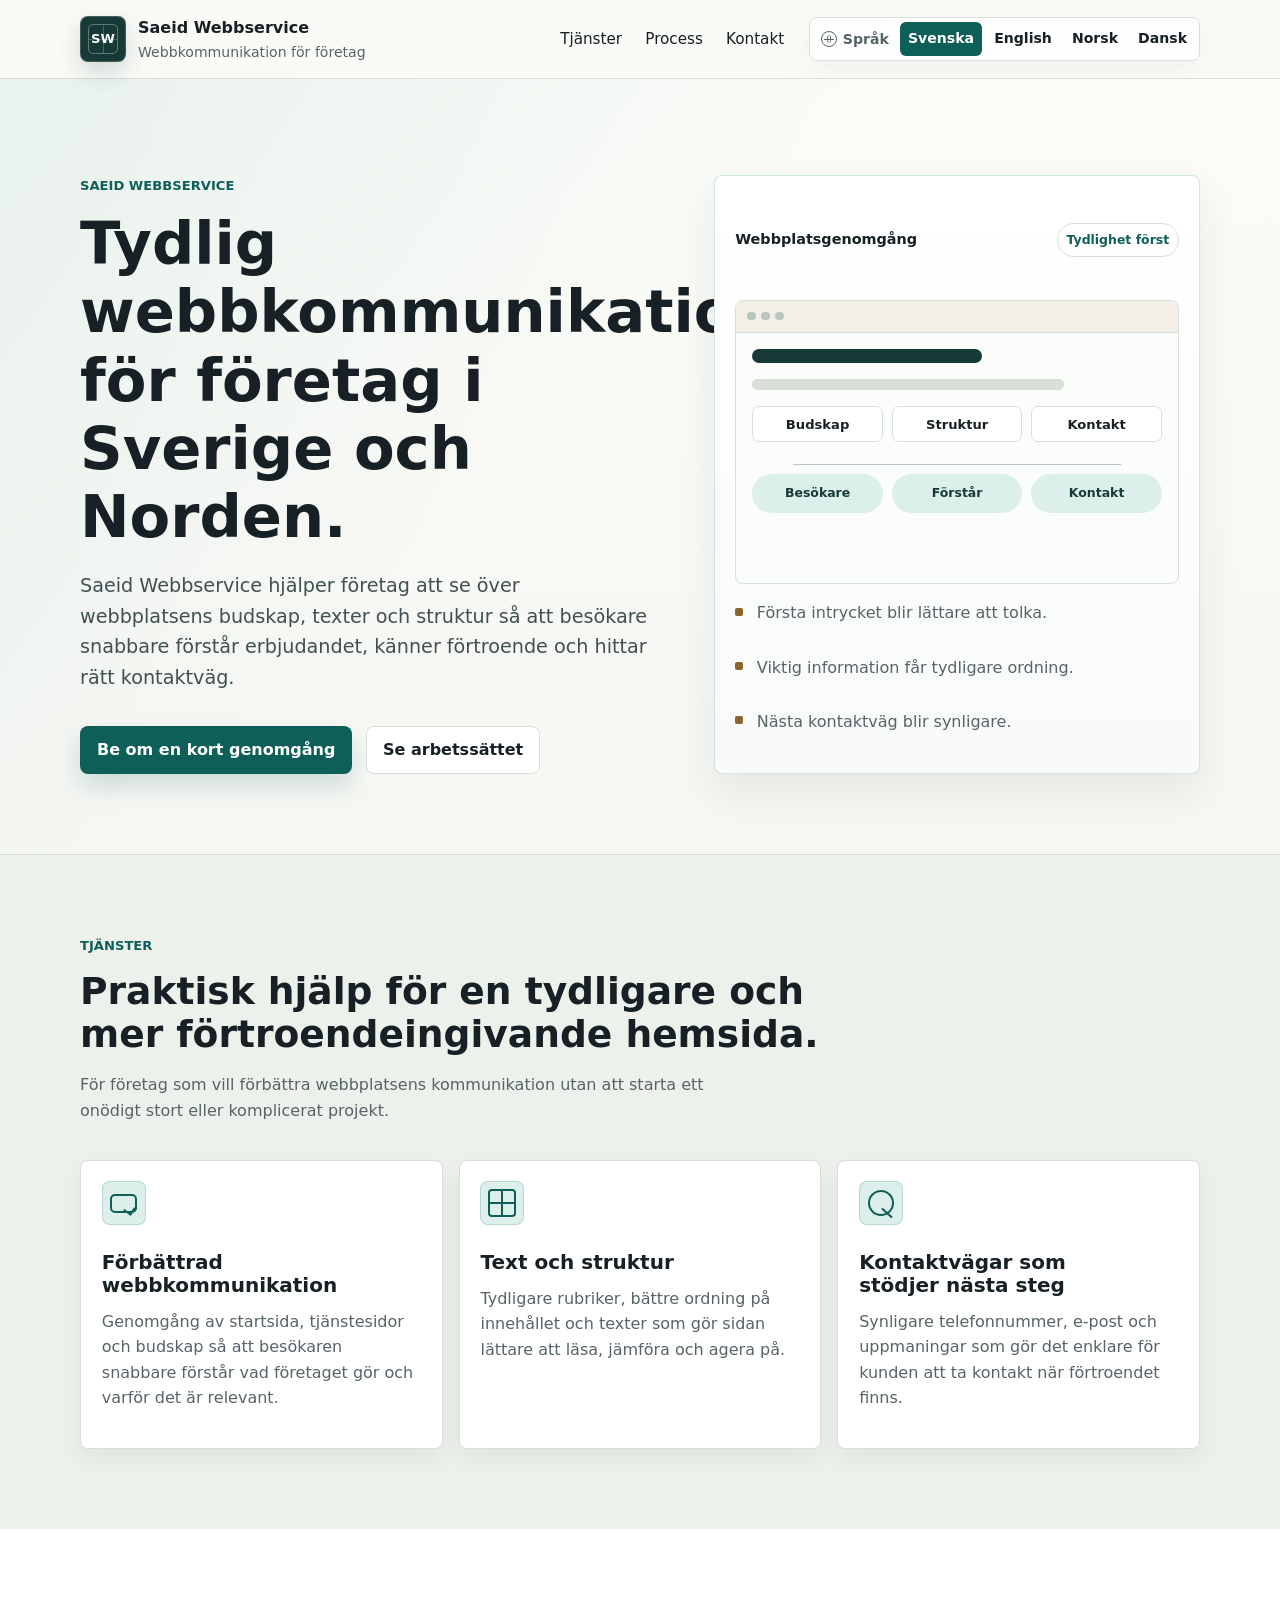
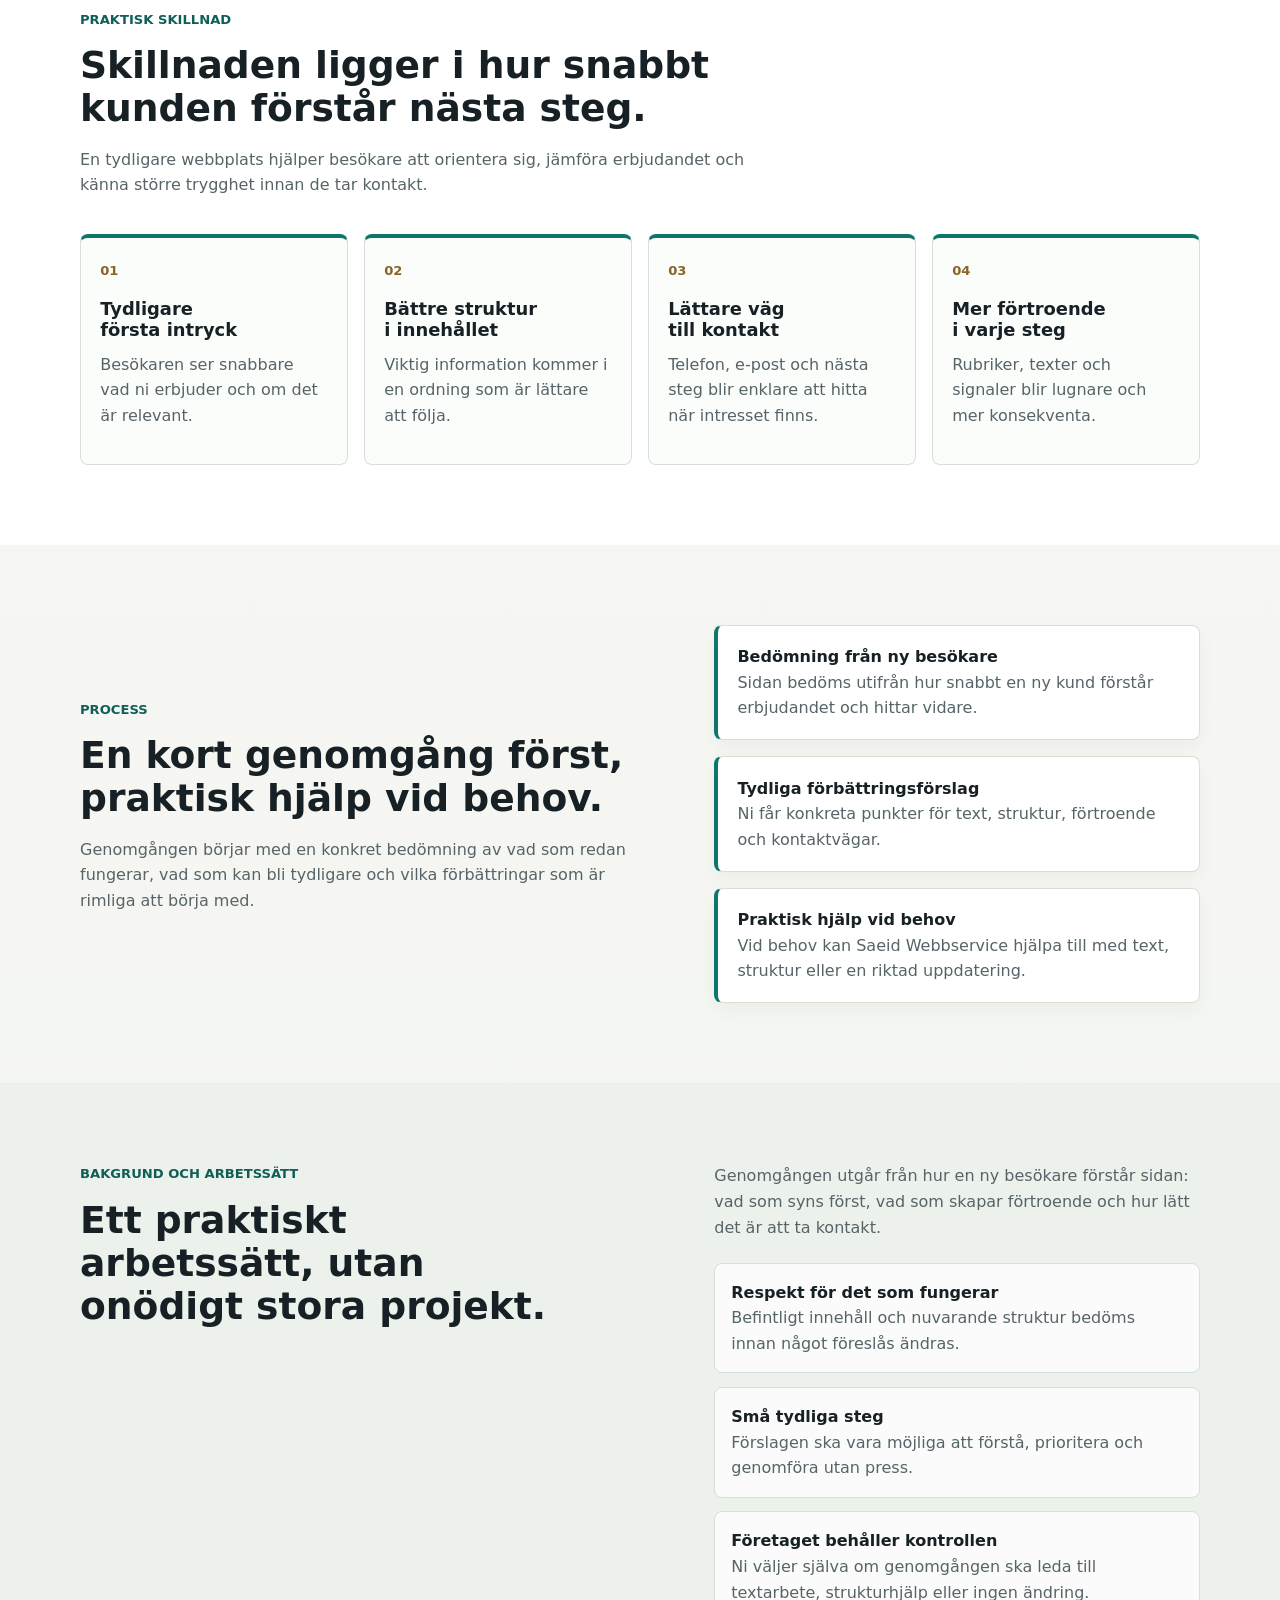
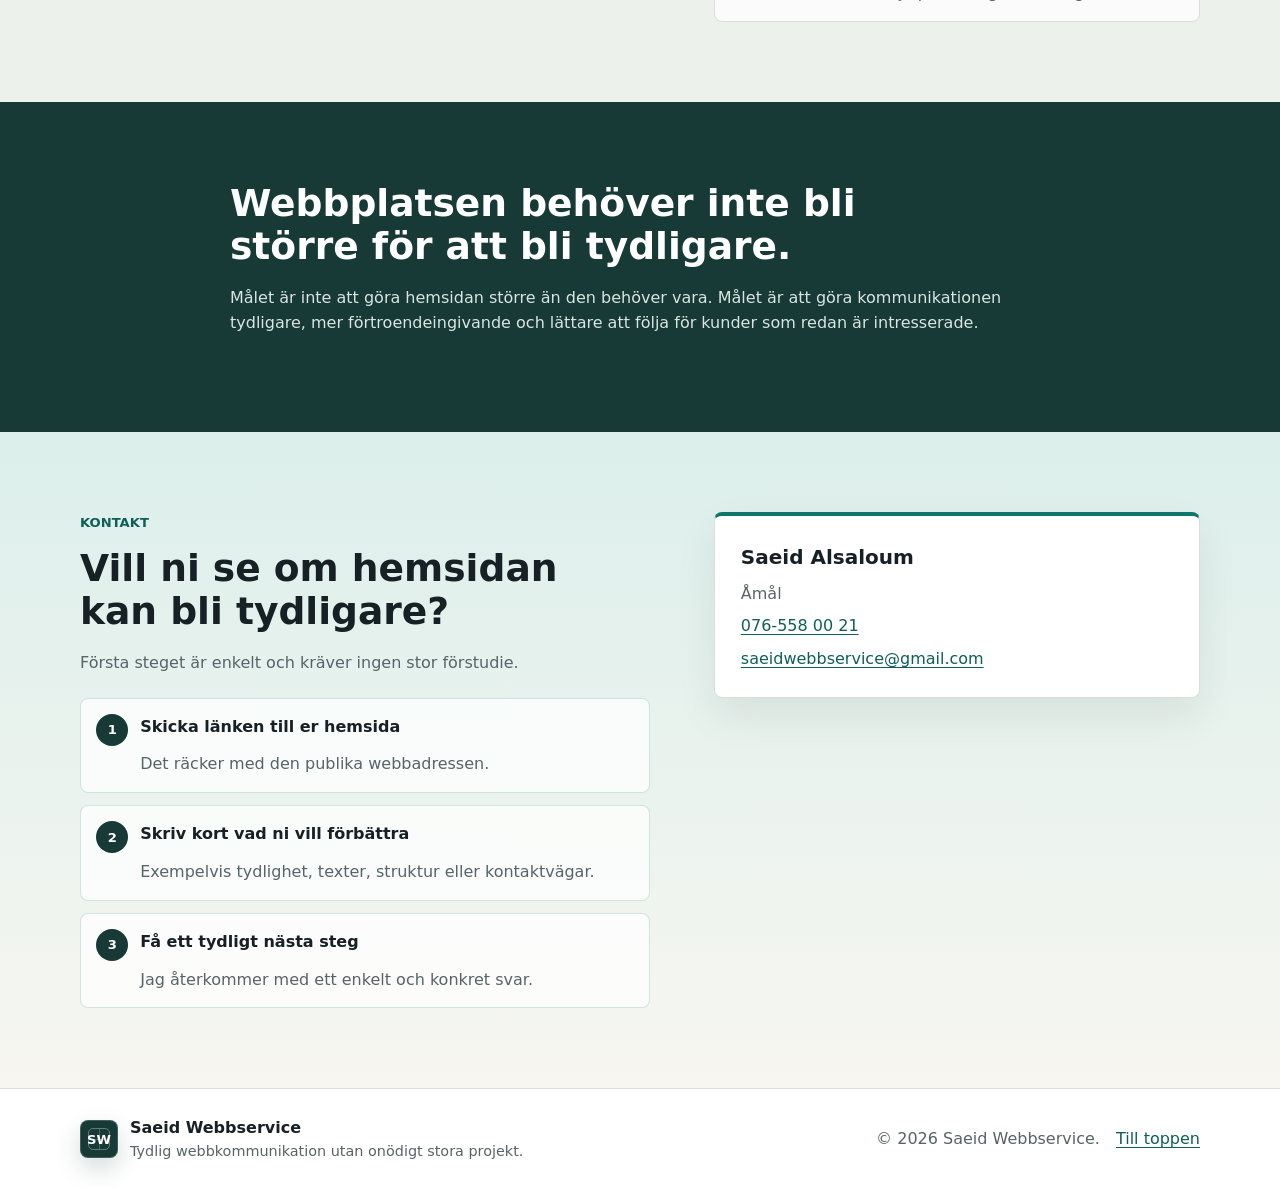
==== index.html @ 363f49b6 "Upgrade visual trust and brand credibility" ====
<!doctype html>
<html lang="sv">
  <head>
    <meta charset="utf-8">
    <meta name="viewport" content="width=device-width, initial-scale=1">
    <meta
      name="description"
      content="Saeid Webbservice hjälper företag i Sverige och Norden att förbättra webbplatsens budskap, struktur, texter, förtroende och kontaktvägar."
    >
    <meta property="og:type" content="website">
    <meta property="og:site_name" content="Saeid Webbservice">
    <meta
      property="og:title"
      content="Tydlig webbkommunikation för företag i Sverige och Norden"
    >
    <meta
      property="og:description"
      content="Praktisk hjälp med tydligare webbkommunikation, bättre innehållsstruktur och enklare kontaktvägar."
    >
    <meta property="og:url" content="https://saeidalsaloum.github.io/saeid-webbservice/">
    <link rel="canonical" href="https://saeidalsaloum.github.io/saeid-webbservice/">
    <link rel="alternate" hreflang="sv" href="https://saeidalsaloum.github.io/saeid-webbservice/">
    <link rel="alternate" hreflang="en" href="https://saeidalsaloum.github.io/saeid-webbservice/en/">
    <link rel="alternate" hreflang="nb" href="https://saeidalsaloum.github.io/saeid-webbservice/no/">
    <link rel="alternate" hreflang="da" href="https://saeidalsaloum.github.io/saeid-webbservice/da/">
    <link rel="alternate" hreflang="x-default" href="https://saeidalsaloum.github.io/saeid-webbservice/">
    <title>Saeid Webbservice | Tydlig webbkommunikation för företag i Sverige och Norden</title>
    <link rel="stylesheet" href="styles.css">
  </head>
  <body>
    <a class="skip-link" href="#main">Hoppa till innehåll</a>

    <header class="site-header">
      <div class="container header-inner">
        <a class="brand" href="#top" aria-label="Saeid Webbservice startsida">
          <span class="brand-mark" aria-hidden="true">
            <span class="mark-grid"></span>
            <span class="mark-initials">SW</span>
          </span>
          <span>
            <strong>Saeid Webbservice</strong>
            <small>Webbkommunikation för företag</small>
          </span>
        </a>

        <div class="header-actions">
          <nav class="site-nav" aria-label="Huvudmeny">
            <a href="#tjanster">Tjänster</a>
            <a href="#process">Process</a>
            <a href="#kontakt">Kontakt</a>
          </nav>

          <nav class="language-selector" aria-label="Språkval">
            <span class="language-label">
              <span class="language-globe" aria-hidden="true"></span>
              Språk
            </span>
            <a href="./" hreflang="sv" aria-current="page">Svenska</a>
            <a href="en/" hreflang="en">English</a>
            <a href="no/" hreflang="nb">Norsk</a>
            <a href="da/" hreflang="da">Dansk</a>
          </nav>
        </div>
      </div>
    </header>

    <main id="main" tabindex="-1">
      <section class="hero section" id="top">
        <div class="container hero-grid">
          <div class="hero-copy">
            <p class="eyebrow">Saeid Webbservice</p>
            <h1>Tydlig webbkommunikation för företag i Sverige och Norden.</h1>
            <p class="lead">
              Saeid Webbservice hjälper företag att se över webbplatsens budskap, texter och struktur så att besökare snabbare förstår erbjudandet, känner förtroende och hittar rätt kontaktväg.
            </p>
            <div class="hero-actions">
              <a class="button primary" href="mailto:saeidwebbservice@gmail.com">Be om en kort genomgång</a>
              <a class="button secondary" href="#process">Se arbetssättet</a>
            </div>
          </div>

          <aside class="hero-panel audit-visual" aria-label="Översikt av webbplatsgenomgång">
            <div class="audit-topline">
              <span>Webbplatsgenomgång</span>
              <span>Tydlighet först</span>
            </div>
            <div class="audit-window">
              <div class="window-bar" aria-hidden="true">
                <span></span>
                <span></span>
                <span></span>
              </div>
              <div class="audit-page">
                <span class="audit-line audit-line-strong" aria-hidden="true"></span>
                <span class="audit-line" aria-hidden="true"></span>
                <div class="audit-pill-row">
                  <span>Budskap</span>
                  <span>Struktur</span>
                  <span>Kontakt</span>
                </div>
                <div class="audit-journey">
                  <span>Besökare</span>
                  <span>Förstår</span>
                  <span>Kontakt</span>
                </div>
              </div>
            </div>
            <ul class="audit-list">
              <li>Första intrycket blir lättare att tolka.</li>
              <li>Viktig information får tydligare ordning.</li>
              <li>Nästa kontaktväg blir synligare.</li>
            </ul>
          </aside>
        </div>
      </section>

      <section class="section muted" id="tjanster">
        <div class="container">
          <div class="section-heading">
            <p class="eyebrow">Tjänster</p>
            <h2>Praktisk hjälp för en tydligare och mer förtroendeingivande hemsida.</h2>
            <p>
              För företag som vill förbättra webbplatsens kommunikation utan att starta ett onödigt stort eller komplicerat projekt.
            </p>
          </div>

          <div class="cards">
            <article class="card">
              <span class="card-icon card-icon-message" aria-hidden="true"></span>
              <h3>Förbättrad webbkommunikation</h3>
              <p>
                Genomgång av startsida, tjänstesidor och budskap så att besökaren snabbare förstår vad företaget gör och varför det är relevant.
              </p>
            </article>

            <article class="card">
              <span class="card-icon card-icon-structure" aria-hidden="true"></span>
              <h3>Text och struktur</h3>
              <p>
                Tydligare rubriker, bättre ordning på innehållet och texter som gör sidan lättare att läsa, jämföra och agera på.
              </p>
            </article>

            <article class="card">
              <span class="card-icon card-icon-contact" aria-hidden="true"></span>
              <h3>Kontaktvägar som stödjer nästa steg</h3>
              <p>
                Synligare telefonnummer, e-post och uppmaningar som gör det enklare för kunden att ta kontakt när förtroendet finns.
              </p>
            </article>
          </div>
        </div>
      </section>

      <section class="section outcome-section" id="skillnad">
        <div class="container">
          <div class="section-heading">
            <p class="eyebrow">Praktisk skillnad</p>
            <h2>Skillnaden ligger i hur snabbt kunden förstår nästa steg.</h2>
            <p>
              En tydligare webbplats hjälper besökare att orientera sig, jämföra erbjudandet och känna större trygghet innan de tar kontakt.
            </p>
          </div>

          <div class="outcome-grid">
            <article class="outcome-card">
              <span>01</span>
              <h3>Tydligare första intryck</h3>
              <p>Besökaren ser snabbare vad ni erbjuder och om det är relevant.</p>
            </article>

            <article class="outcome-card">
              <span>02</span>
              <h3>Bättre struktur i innehållet</h3>
              <p>Viktig information kommer i en ordning som är lättare att följa.</p>
            </article>

            <article class="outcome-card">
              <span>03</span>
              <h3>Lättare väg till kontakt</h3>
              <p>Telefon, e-post och nästa steg blir enklare att hitta när intresset finns.</p>
            </article>

            <article class="outcome-card">
              <span>04</span>
              <h3>Mer förtroende i varje steg</h3>
              <p>Rubriker, texter och signaler blir lugnare och mer konsekventa.</p>
            </article>
          </div>
        </div>
      </section>

      <section class="section" id="process">
        <div class="container two-column">
          <div>
            <p class="eyebrow">Process</p>
            <h2>En kort genomgång först, praktisk hjälp vid behov.</h2>
            <p>
              Genomgången börjar med en konkret bedömning av vad som redan fungerar, vad som kan bli tydligare och vilka förbättringar som är rimliga att börja med.
            </p>
          </div>

          <ol class="steps" aria-label="Process">
            <li>
              <strong>Bedömning från ny besökare</strong>
              <span>Sidan bedöms utifrån hur snabbt en ny kund förstår erbjudandet och hittar vidare.</span>
            </li>
            <li>
              <strong>Tydliga förbättringsförslag</strong>
              <span>Ni får konkreta punkter för text, struktur, förtroende och kontaktvägar.</span>
            </li>
            <li>
              <strong>Praktisk hjälp vid behov</strong>
              <span>Vid behov kan Saeid Webbservice hjälpa till med text, struktur eller en riktad uppdatering.</span>
            </li>
          </ol>
        </div>
      </section>

      <section class="section muted method-section" id="arbetssatt">
        <div class="container two-column method-grid">
          <div>
            <p class="eyebrow">Bakgrund och arbetssätt</p>
            <h2>Ett praktiskt arbetssätt, utan onödigt stora projekt.</h2>
          </div>
          <div>
            <p>
              Genomgången utgår från hur en ny besökare förstår sidan: vad som syns först, vad som skapar förtroende och hur lätt det är att ta kontakt.
            </p>
            <ul class="method-list">
              <li>
                <strong>Respekt för det som fungerar</strong>
                <span>Befintligt innehåll och nuvarande struktur bedöms innan något föreslås ändras.</span>
              </li>
              <li>
                <strong>Små tydliga steg</strong>
                <span>Förslagen ska vara möjliga att förstå, prioritera och genomföra utan press.</span>
              </li>
              <li>
                <strong>Företaget behåller kontrollen</strong>
                <span>Ni väljer själva om genomgången ska leda till textarbete, strukturhjälp eller ingen ändring.</span>
              </li>
            </ul>
          </div>
        </div>
      </section>

      <section class="section reassurance-section">
        <div class="container reassurance">
          <h2>Webbplatsen behöver inte bli större för att bli tydligare.</h2>
          <p>
            Målet är inte att göra hemsidan större än den behöver vara. Målet är att göra kommunikationen tydligare, mer förtroendeingivande och lättare att följa för kunder som redan är intresserade.
          </p>
        </div>
      </section>

      <section class="section contact-section" id="kontakt">
        <div class="container contact-grid">
          <div>
            <p class="eyebrow">Kontakt</p>
            <h2>Vill ni se om hemsidan kan bli tydligare?</h2>
            <p>
              Första steget är enkelt och kräver ingen stor förstudie.
            </p>
            <ol class="contact-steps" aria-label="Första steg för kontakt">
              <li>
                <strong>Skicka länken till er hemsida</strong>
                <span>Det räcker med den publika webbadressen.</span>
              </li>
              <li>
                <strong>Skriv kort vad ni vill förbättra</strong>
                <span>Exempelvis tydlighet, texter, struktur eller kontaktvägar.</span>
              </li>
              <li>
                <strong>Få ett tydligt nästa steg</strong>
                <span>Jag återkommer med ett enkelt och konkret svar.</span>
              </li>
            </ol>
          </div>

          <address class="contact-card" aria-label="Kontaktuppgifter">
            <strong>Saeid Alsaloum</strong>
            <span>Åmål</span>
            <a href="tel:+46765580021">076-558 00 21</a>
            <a href="mailto:saeidwebbservice@gmail.com">saeidwebbservice@gmail.com</a>
          </address>
        </div>
      </section>
    </main>

    <footer class="site-footer">
      <div class="container footer-inner">
        <div class="footer-brand">
          <span class="brand-mark footer-mark" aria-hidden="true">
            <span class="mark-grid"></span>
            <span class="mark-initials">SW</span>
          </span>
          <div>
            <strong>Saeid Webbservice</strong>
            <span>Tydlig webbkommunikation utan onödigt stora projekt.</span>
          </div>
        </div>
        <p>&copy; 2026 Saeid Webbservice.</p>
        <a href="#top">Till toppen</a>
      </div>
    </footer>
  </body>
</html>
---- styles.css ----
:root {
  color-scheme: light;
  --bg: #f6f7f3;
  --surface: #ffffff;
  --surface-muted: #edf1ec;
  --surface-warm: #f4efe6;
  --text: #172125;
  --muted: #566468;
  --line: #d8dfd8;
  --line-strong: #b9c6be;
  --accent: #0f766e;
  --accent-dark: #0f5f59;
  --accent-deep: #173a37;
  --accent-soft: #dcefeb;
  --signal: #8a6428;
  --signal-soft: #f0e4cd;
  --shadow: 0 18px 40px rgba(23, 33, 37, 0.08);
  --shadow-soft: 0 10px 24px rgba(23, 33, 37, 0.06);
}

* {
  box-sizing: border-box;
}

html {
  scroll-behavior: smooth;
  scroll-padding-top: 6rem;
}

body {
  margin: 0;
  background: linear-gradient(180deg, #fafbf7 0%, var(--bg) 46%, #f1f3ef 100%);
  color: var(--text);
  font-family: system-ui, -apple-system, BlinkMacSystemFont, "Segoe UI", sans-serif;
  font-size: 16px;
  line-height: 1.6;
}

a {
  color: var(--accent-dark);
  text-decoration-thickness: 0.08em;
  text-underline-offset: 0.18em;
}

a:hover {
  color: var(--accent);
}

:where(a, button):focus-visible {
  outline: 3px solid var(--signal);
  outline-offset: 3px;
}

main:focus {
  outline: none;
}

h1,
h2,
h3,
p {
  margin-top: 0;
}

h1,
h2,
h3 {
  line-height: 1.15;
  color: var(--text);
  text-wrap: balance;
}

h2,
h3 {
  overflow-wrap: break-word;
}

h1 {
  max-width: 18ch;
  font-size: 3.7rem;
  margin-bottom: 1.25rem;
  hyphens: none;
  overflow-wrap: normal;
}

h2 {
  font-size: 2.35rem;
  margin-bottom: 1rem;
}

h3 {
  font-size: 1.25rem;
  margin-bottom: 0.7rem;
}

p {
  color: var(--muted);
}

strong {
  color: var(--text);
}

.container {
  width: min(1120px, calc(100% - 2rem));
  margin-inline: auto;
}

.skip-link {
  position: fixed;
  left: 1rem;
  top: -5rem;
  z-index: 10;
  padding: 0.65rem 0.85rem;
  background: var(--text);
  color: #fff;
  border-radius: 6px;
  transition: top 160ms ease;
}

.skip-link:focus {
  top: 1rem;
}

.site-header {
  position: sticky;
  top: 0;
  z-index: 5;
  background: rgba(250, 251, 247, 0.94);
  border-bottom: 1px solid var(--line);
  backdrop-filter: blur(14px);
}

.header-inner {
  min-height: 78px;
  display: flex;
  align-items: center;
  justify-content: space-between;
  gap: 1rem;
}

.brand {
  display: inline-flex;
  align-items: center;
  gap: 0.75rem;
  border-radius: 8px;
  color: var(--text);
  min-width: 0;
  text-decoration: none;
}

.brand-mark {
  position: relative;
  width: 46px;
  height: 46px;
  display: inline-grid;
  place-items: center;
  flex: 0 0 auto;
  border-radius: 8px;
  overflow: hidden;
  border: 1px solid rgba(255, 255, 255, 0.18);
  background: var(--accent-deep);
  color: #fff;
  box-shadow: 0 10px 24px rgba(23, 58, 55, 0.18);
}

.mark-grid {
  position: absolute;
  inset: 7px;
  border: 1px solid rgba(255, 255, 255, 0.32);
  border-radius: 5px;
}

.mark-grid::before,
.mark-grid::after {
  position: absolute;
  content: "";
  background: rgba(255, 255, 255, 0.22);
}

.mark-grid::before {
  inset: 50% 0 auto;
  height: 1px;
}

.mark-grid::after {
  inset: 0 auto 0 50%;
  width: 1px;
}

.mark-initials {
  position: relative;
  z-index: 1;
  font-size: 0.82rem;
  font-weight: 800;
  letter-spacing: 0;
}

.brand small {
  display: block;
  color: var(--muted);
  font-size: 0.88rem;
}

.site-nav {
  display: flex;
  align-items: center;
  gap: 0.35rem;
  font-size: 0.95rem;
}

.site-nav a {
  display: inline-flex;
  min-height: 40px;
  align-items: center;
  padding-inline: 0.55rem;
  border-radius: 6px;
  color: var(--text);
  text-decoration: none;
  transition: background-color 160ms ease, color 160ms ease;
}

.site-nav a:hover {
  background: rgba(15, 118, 110, 0.08);
  color: var(--accent-dark);
}

.header-actions {
  display: flex;
  align-items: center;
  justify-content: flex-end;
  gap: 1rem;
}

.language-selector {
  display: flex;
  align-items: center;
  gap: 0.25rem;
  padding: 0.25rem;
  border: 1px solid var(--line);
  border-radius: 8px;
  background: rgba(255, 255, 255, 0.78);
  font-size: 0.88rem;
  box-shadow: 0 8px 20px rgba(23, 33, 37, 0.04);
}

.language-label {
  display: inline-flex;
  min-height: 34px;
  align-items: center;
  gap: 0.35rem;
  padding: 0 0.45rem;
  color: var(--muted);
  font-weight: 750;
}

.language-globe {
  position: relative;
  width: 16px;
  height: 16px;
  border: 1.5px solid currentColor;
  border-radius: 50%;
}

.language-globe::before,
.language-globe::after {
  position: absolute;
  content: "";
}

.language-globe::before {
  inset: 3px 5px;
  border-inline: 1px solid currentColor;
  border-radius: 50%;
}

.language-globe::after {
  left: 2px;
  right: 2px;
  top: 50%;
  border-top: 1px solid currentColor;
}

.language-selector a {
  display: inline-flex;
  min-height: 34px;
  align-items: center;
  padding: 0.25rem 0.5rem;
  border-radius: 6px;
  color: var(--text);
  font-weight: 650;
  line-height: 1.1;
  text-decoration: none;
  transition: background-color 160ms ease, color 160ms ease;
}

.language-selector a:hover {
  background: var(--accent-soft);
  color: var(--accent-dark);
}

.language-selector a[aria-current="page"] {
  background: var(--accent-dark);
  color: #fff;
}

.section {
  padding: 5rem 0;
}

.hero {
  position: relative;
  padding-top: 6rem;
  border-bottom: 1px solid var(--line);
  background:
    linear-gradient(135deg, rgba(15, 118, 110, 0.08) 0%, rgba(15, 118, 110, 0) 44%),
    linear-gradient(180deg, #fbfcf8 0%, var(--bg) 100%);
}

.hero-grid,
.two-column,
.contact-grid {
  display: grid;
  grid-template-columns: minmax(0, 1.08fr) minmax(300px, 0.92fr);
  gap: clamp(2rem, 5vw, 4rem);
  align-items: center;
}

.hero-copy {
  max-width: 720px;
  min-width: 0;
}

.eyebrow {
  margin-bottom: 0.9rem;
  color: var(--accent-dark);
  font-size: 0.82rem;
  font-weight: 800;
  letter-spacing: 0;
  text-transform: uppercase;
}

.lead {
  max-width: 62ch;
  font-size: 1.2rem;
  color: #405054;
}

.hero-actions {
  display: flex;
  flex-wrap: wrap;
  gap: 0.85rem;
  margin-top: 2rem;
}

.button {
  display: inline-flex;
  min-width: 0;
  min-height: 48px;
  align-items: center;
  justify-content: center;
  padding: 0.75rem 1rem;
  border: 1px solid transparent;
  border-radius: 8px;
  font-weight: 750;
  line-height: 1.2;
  text-align: center;
  text-decoration: none;
  transition:
    background-color 160ms ease,
    border-color 160ms ease,
    box-shadow 160ms ease,
    color 160ms ease,
    transform 160ms ease;
}

.button.primary {
  background: var(--accent-dark);
  color: #fff;
  box-shadow: 0 12px 26px rgba(15, 95, 89, 0.18);
}

.button.primary:hover {
  background: var(--accent);
  color: #fff;
}

.button.secondary {
  border-color: var(--line);
  background: var(--surface);
  color: var(--text);
}

.button.secondary:hover {
  border-color: var(--accent);
  color: var(--accent-dark);
}

.button:hover {
  box-shadow: 0 12px 26px rgba(15, 95, 89, 0.12);
}

.hero-panel,
.contact-card {
  border: 1px solid var(--line);
  border-radius: 8px;
  background: var(--surface);
  box-shadow: var(--shadow);
}

.hero-panel {
  padding: 1.25rem;
}

.audit-visual {
  align-self: stretch;
  display: grid;
  min-width: 0;
  gap: 1rem;
  border-color: rgba(15, 118, 110, 0.18);
  background:
    linear-gradient(180deg, rgba(255, 255, 255, 0.96), rgba(248, 251, 249, 0.98)),
    var(--surface);
}

.audit-topline {
  display: flex;
  align-items: center;
  justify-content: space-between;
  min-width: 0;
  flex-wrap: wrap;
  gap: 0.75rem;
  color: var(--text);
  font-size: 0.9rem;
  font-weight: 800;
}

.audit-topline span {
  min-width: 0;
  overflow-wrap: anywhere;
}

.audit-topline span:last-child {
  padding: 0.35rem 0.55rem;
  border: 1px solid var(--line);
  border-radius: 999px;
  color: var(--accent-dark);
  font-size: 0.78rem;
}

.audit-window {
  min-width: 0;
  overflow: hidden;
  border: 1px solid var(--line);
  border-radius: 8px;
  background: #fbfdfb;
}

.window-bar {
  display: flex;
  gap: 0.35rem;
  padding: 0.7rem;
  border-bottom: 1px solid var(--line);
  background: var(--surface-warm);
}

.window-bar span {
  width: 0.52rem;
  height: 0.52rem;
  border-radius: 50%;
  background: var(--line-strong);
}

.audit-page {
  display: grid;
  min-width: 0;
  gap: 1rem;
  padding: 1rem;
}

.audit-line {
  display: block;
  width: 76%;
  height: 0.7rem;
  border-radius: 999px;
  background: var(--line);
}

.audit-line-strong {
  width: 56%;
  height: 0.9rem;
  background: var(--accent-deep);
}

.audit-pill-row,
.audit-journey {
  display: grid;
  min-width: 0;
  grid-template-columns: repeat(3, minmax(0, 1fr));
  gap: 0.55rem;
}

.audit-pill-row span {
  display: inline-flex;
  min-width: 0;
  min-height: 2.25rem;
  align-items: center;
  justify-content: center;
  padding: 0.4rem 0.45rem;
  border: 1px solid var(--line);
  border-radius: 7px;
  background: var(--surface);
  color: var(--text);
  font-size: 0.82rem;
  font-weight: 750;
  overflow-wrap: anywhere;
}

.audit-journey {
  position: relative;
  padding-top: 1rem;
}

.audit-journey::before {
  position: absolute;
  top: 0.35rem;
  left: 10%;
  right: 10%;
  height: 1px;
  background: var(--line-strong);
  content: "";
}

.audit-journey span {
  position: relative;
  display: inline-flex;
  min-width: 0;
  min-height: 2.4rem;
  align-items: center;
  justify-content: center;
  padding: 0.35rem;
  border-radius: 999px;
  background: var(--accent-soft);
  color: var(--accent-deep);
  font-size: 0.78rem;
  font-weight: 800;
  text-align: center;
  overflow-wrap: anywhere;
}

.audit-list {
  display: grid;
  min-width: 0;
  gap: 0.65rem;
  margin: 0;
  padding: 0;
  color: var(--text);
  list-style: none;
}

.audit-list li {
  display: grid;
  grid-template-columns: 0.7rem 1fr;
  gap: 0.65rem;
  align-items: start;
  color: var(--muted);
}

.audit-list li::before {
  width: 0.5rem;
  height: 0.5rem;
  margin-top: 0.48rem;
  border-radius: 2px;
  background: var(--signal);
  content: "";
}

.muted {
  background: var(--surface-muted);
}

.section-heading {
  max-width: 760px;
  margin-bottom: 2.25rem;
}

.section-heading p:last-child {
  max-width: 66ch;
}

.cards {
  display: grid;
  grid-template-columns: repeat(3, minmax(0, 1fr));
  gap: 1rem;
}

.card {
  min-width: 0;
  min-height: 250px;
  padding: 1.3rem;
  border: 1px solid var(--line);
  border-radius: 8px;
  background: var(--surface);
  box-shadow: var(--shadow-soft);
}

.card h3 {
  margin-top: 1.15rem;
}

.card-icon {
  position: relative;
  display: inline-grid;
  width: 44px;
  height: 44px;
  place-items: center;
  border: 1px solid rgba(15, 118, 110, 0.2);
  border-radius: 8px;
  background: var(--accent-soft);
}

.card-icon::before,
.card-icon::after {
  position: absolute;
  content: "";
}

.card-icon-message::before {
  width: 23px;
  height: 15px;
  border: 2px solid var(--accent-dark);
  border-radius: 5px;
}

.card-icon-message::after {
  width: 7px;
  height: 7px;
  right: 11px;
  bottom: 10px;
  border-right: 2px solid var(--accent-dark);
  border-bottom: 2px solid var(--accent-dark);
  transform: rotate(35deg);
}

.card-icon-structure::before {
  width: 24px;
  height: 24px;
  border: 2px solid var(--accent-dark);
  border-radius: 4px;
  background:
    linear-gradient(var(--accent-dark), var(--accent-dark)) 50% 0 / 2px 100% no-repeat,
    linear-gradient(var(--accent-dark), var(--accent-dark)) 0 50% / 100% 2px no-repeat;
}

.card-icon-contact::before {
  width: 22px;
  height: 22px;
  border: 2px solid var(--accent-dark);
  border-radius: 50%;
}

.card-icon-contact::after {
  width: 14px;
  height: 2px;
  right: 8px;
  bottom: 10px;
  border-radius: 999px;
  background: var(--accent-dark);
  transform: rotate(42deg);
}

.outcome-section {
  background: var(--surface);
}

.outcome-grid {
  display: grid;
  grid-template-columns: repeat(4, minmax(0, 1fr));
  gap: 1rem;
}

.outcome-card {
  min-width: 0;
  min-height: 230px;
  padding: 1.2rem;
  border: 1px solid var(--line);
  border-top: 4px solid var(--accent);
  border-radius: 8px;
  background: #fbfdfb;
}

.outcome-card > span {
  display: inline-flex;
  margin-bottom: 1.15rem;
  color: var(--signal);
  font-size: 0.82rem;
  font-weight: 800;
}

.outcome-card h3 {
  font-size: 1.12rem;
}

.steps {
  display: grid;
  gap: 1rem;
  margin: 0;
  padding: 0;
  list-style: none;
}

.steps li {
  min-width: 0;
  padding: 1.15rem 1.2rem;
  border: 1px solid var(--line);
  border-left: 4px solid var(--accent);
  border-radius: 8px;
  background: var(--surface);
  box-shadow: 0 8px 20px rgba(23, 33, 37, 0.04);
}

.steps strong,
.steps span {
  display: block;
}

.steps span {
  color: var(--muted);
}

.method-grid {
  align-items: start;
}

.method-list {
  display: grid;
  gap: 0.85rem;
  margin: 1.4rem 0 0;
  padding: 0;
  list-style: none;
}

.method-list li {
  min-width: 0;
  padding: 1rem;
  border: 1px solid var(--line);
  border-radius: 8px;
  background: rgba(255, 255, 255, 0.74);
}

.method-list strong,
.method-list span {
  display: block;
}

.method-list span {
  color: var(--muted);
}

.reassurance-section {
  background: var(--accent-deep);
}

.reassurance {
  max-width: 820px;
}

.reassurance h2 {
  color: #fff;
}

.reassurance p {
  color: #d9e5df;
}

.contact-section {
  background:
    linear-gradient(180deg, var(--accent-soft) 0%, #f7f6f1 100%);
}

.contact-grid {
  align-items: start;
}

.contact-steps {
  display: grid;
  gap: 0.75rem;
  margin: 1.4rem 0 0;
  padding: 0;
  list-style: none;
  counter-reset: contact-step;
}

.contact-steps li {
  position: relative;
  display: grid;
  min-width: 0;
  grid-template-columns: 2rem 1fr;
  gap: 0.75rem;
  padding: 0.95rem;
  border: 1px solid rgba(15, 118, 110, 0.18);
  border-radius: 8px;
  background: rgba(255, 255, 255, 0.72);
  counter-increment: contact-step;
}

.contact-steps li::before {
  display: inline-grid;
  grid-row: 1 / span 2;
  width: 2rem;
  height: 2rem;
  place-items: center;
  border-radius: 50%;
  background: var(--accent-deep);
  color: #fff;
  content: counter(contact-step);
  font-size: 0.82rem;
  font-weight: 800;
}

.contact-steps strong,
.contact-steps span {
  display: block;
  grid-column: 2;
}

.contact-steps span {
  color: var(--muted);
}

.contact-card {
  display: grid;
  min-width: 0;
  gap: 0.45rem;
  padding: 1.6rem;
  border-top: 4px solid var(--accent);
  font-style: normal;
}

.contact-card strong {
  font-size: 1.25rem;
}

.contact-card span {
  color: var(--muted);
}

.contact-card a {
  width: fit-content;
}

.contact-card a:hover {
  color: var(--accent);
}

.site-footer {
  padding: 1.6rem 0;
  border-top: 1px solid var(--line);
  background: var(--surface);
}

.footer-inner {
  display: grid;
  grid-template-columns: minmax(0, 1fr) auto auto;
  align-items: center;
  gap: 1rem;
}

.footer-brand {
  display: inline-flex;
  min-width: 0;
  align-items: center;
  gap: 0.75rem;
}

.footer-brand div {
  display: grid;
  min-width: 0;
}

.footer-brand div > span {
  color: var(--muted);
  font-size: 0.9rem;
}

.footer-mark {
  width: 38px;
  height: 38px;
}

.footer-inner p {
  margin: 0;
}

.footer-inner a {
  white-space: nowrap;
}

@media (prefers-reduced-motion: reduce) {
  html {
    scroll-behavior: auto;
  }

  *,
  *::before,
  *::after {
    transition-duration: 0.01ms !important;
  }
}

@media (max-width: 1024px) {
  h1 {
    font-size: 3.25rem;
  }

  .header-inner {
    gap: 0.75rem;
  }

  .header-actions {
    gap: 0.65rem;
  }

  .outcome-grid {
    grid-template-columns: repeat(2, minmax(0, 1fr));
  }
}

@media (max-width: 820px) {
  html {
    scroll-padding-top: 12rem;
  }

  .header-inner {
    align-items: flex-start;
    flex-direction: column;
  }

  .footer-inner {
    align-items: flex-start;
    grid-template-columns: 1fr;
  }

  .header-actions {
    width: 100%;
    align-items: flex-start;
    flex-direction: column;
    gap: 0.75rem;
  }

  .site-nav {
    flex-wrap: wrap;
  }

  .language-selector {
    flex-wrap: wrap;
    width: 100%;
  }

  .hero-grid,
  .two-column,
  .contact-grid,
  .cards,
  .outcome-grid {
    grid-template-columns: 1fr;
  }

  .section {
    padding: 3.5rem 0;
  }

  .hero {
    padding-top: 4rem;
  }

  h1 {
    max-width: 16ch;
    font-size: 2.65rem;
  }

  h2 {
    font-size: 2rem;
  }

  .hero-actions {
    align-items: stretch;
    flex-direction: column;
  }

  .button {
    width: 100%;
  }

  .audit-visual {
    max-width: 620px;
  }

  .footer-inner {
    justify-items: start;
  }
}

@media (max-width: 540px) {
  h1 {
    max-width: 100%;
    font-size: clamp(1.72rem, 8vw, 2.65rem);
  }
}

@media (max-width: 420px) {
  .container {
    width: min(100% - 1.25rem, 1120px);
  }

  .brand {
    align-items: flex-start;
  }

  .brand-mark {
    width: 40px;
    height: 40px;
  }

  .brand small {
    font-size: 0.78rem;
  }

  .site-nav,
  .language-selector {
    font-size: 0.84rem;
  }

  h1 {
    max-width: 100%;
    font-size: clamp(1.72rem, 8vw, 2.2rem);
  }

  h2 {
    font-size: 1.75rem;
  }

  .audit-page {
    padding: 0.85rem;
  }

  .audit-pill-row,
  .audit-journey {
    gap: 0.4rem;
  }

  .audit-pill-row span,
  .audit-journey span {
    font-size: 0.72rem;
  }

  .contact-steps li {
    grid-template-columns: 1.8rem 1fr;
    gap: 0.65rem;
  }

  .contact-steps li::before {
    width: 1.8rem;
    height: 1.8rem;
  }
}

@media (max-width: 360px) {
  h2,
  h3 {
    hyphens: auto;
    overflow-wrap: anywhere;
  }
}
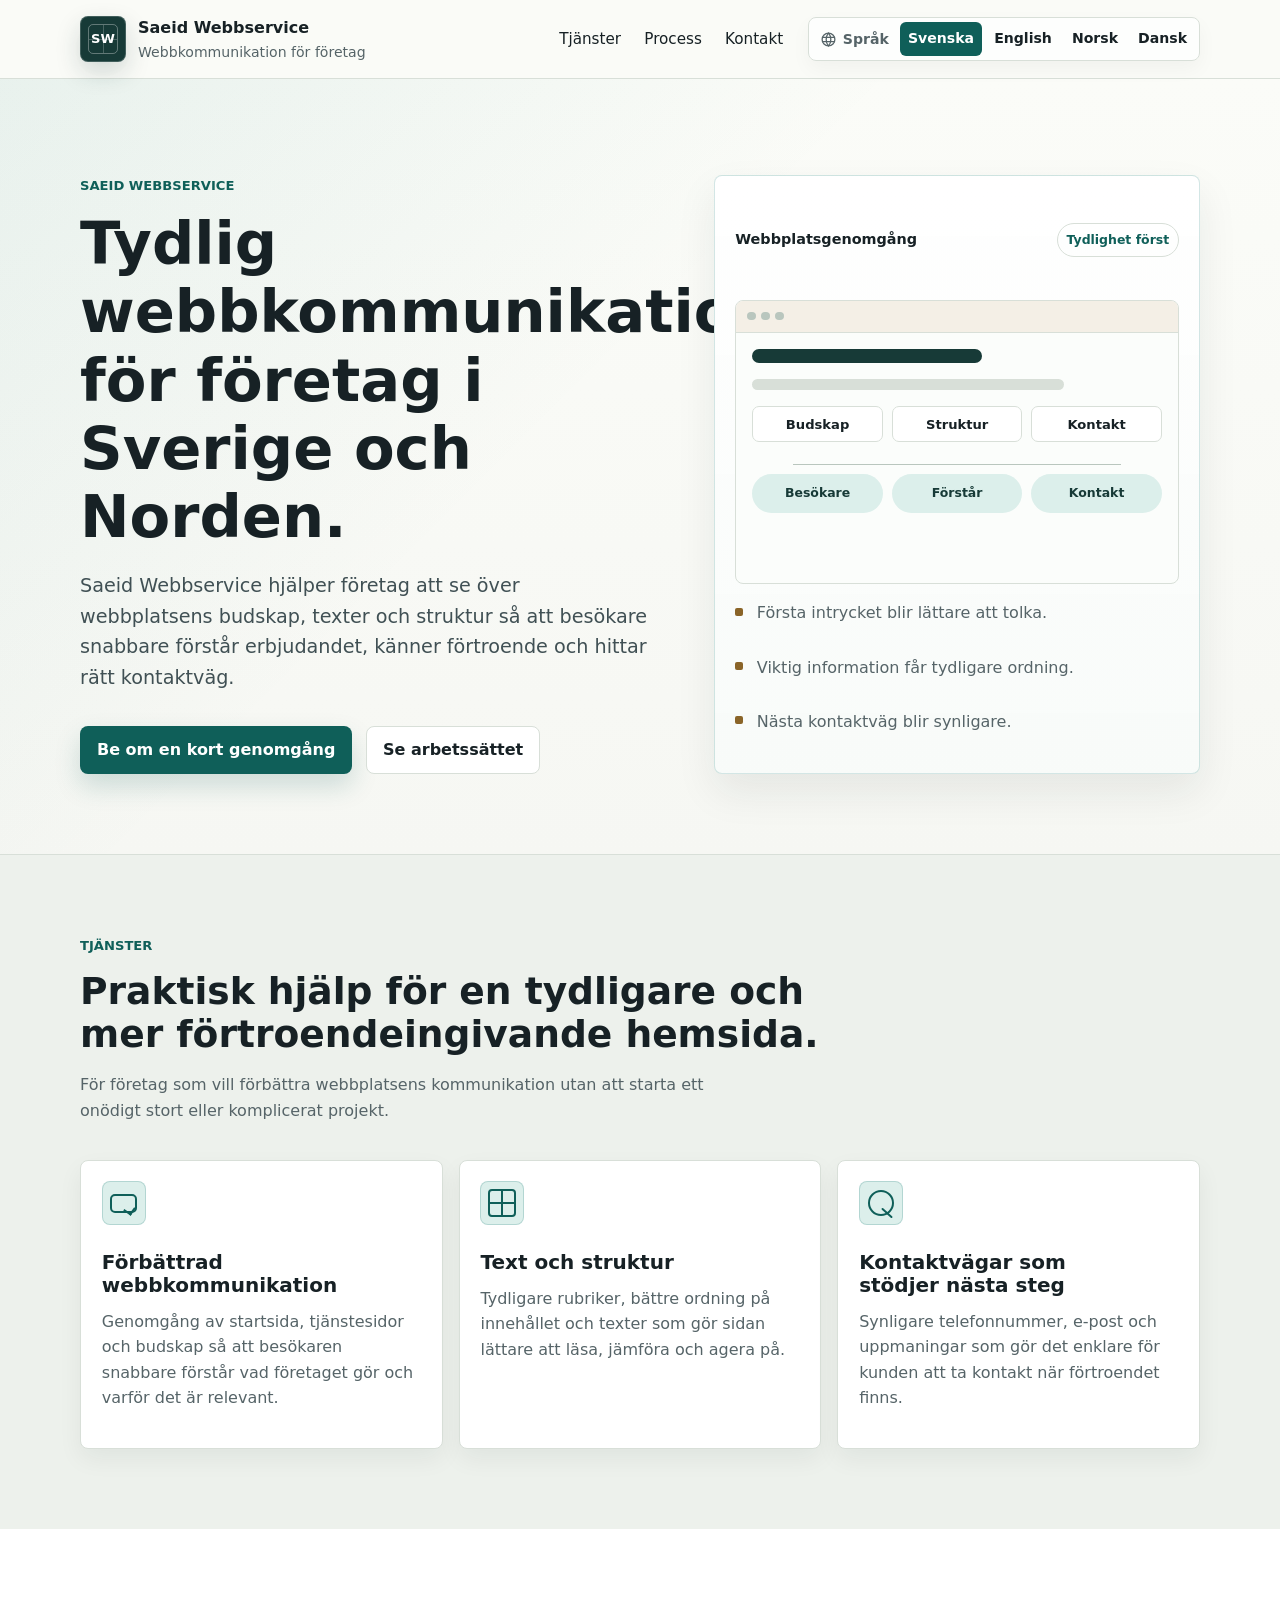
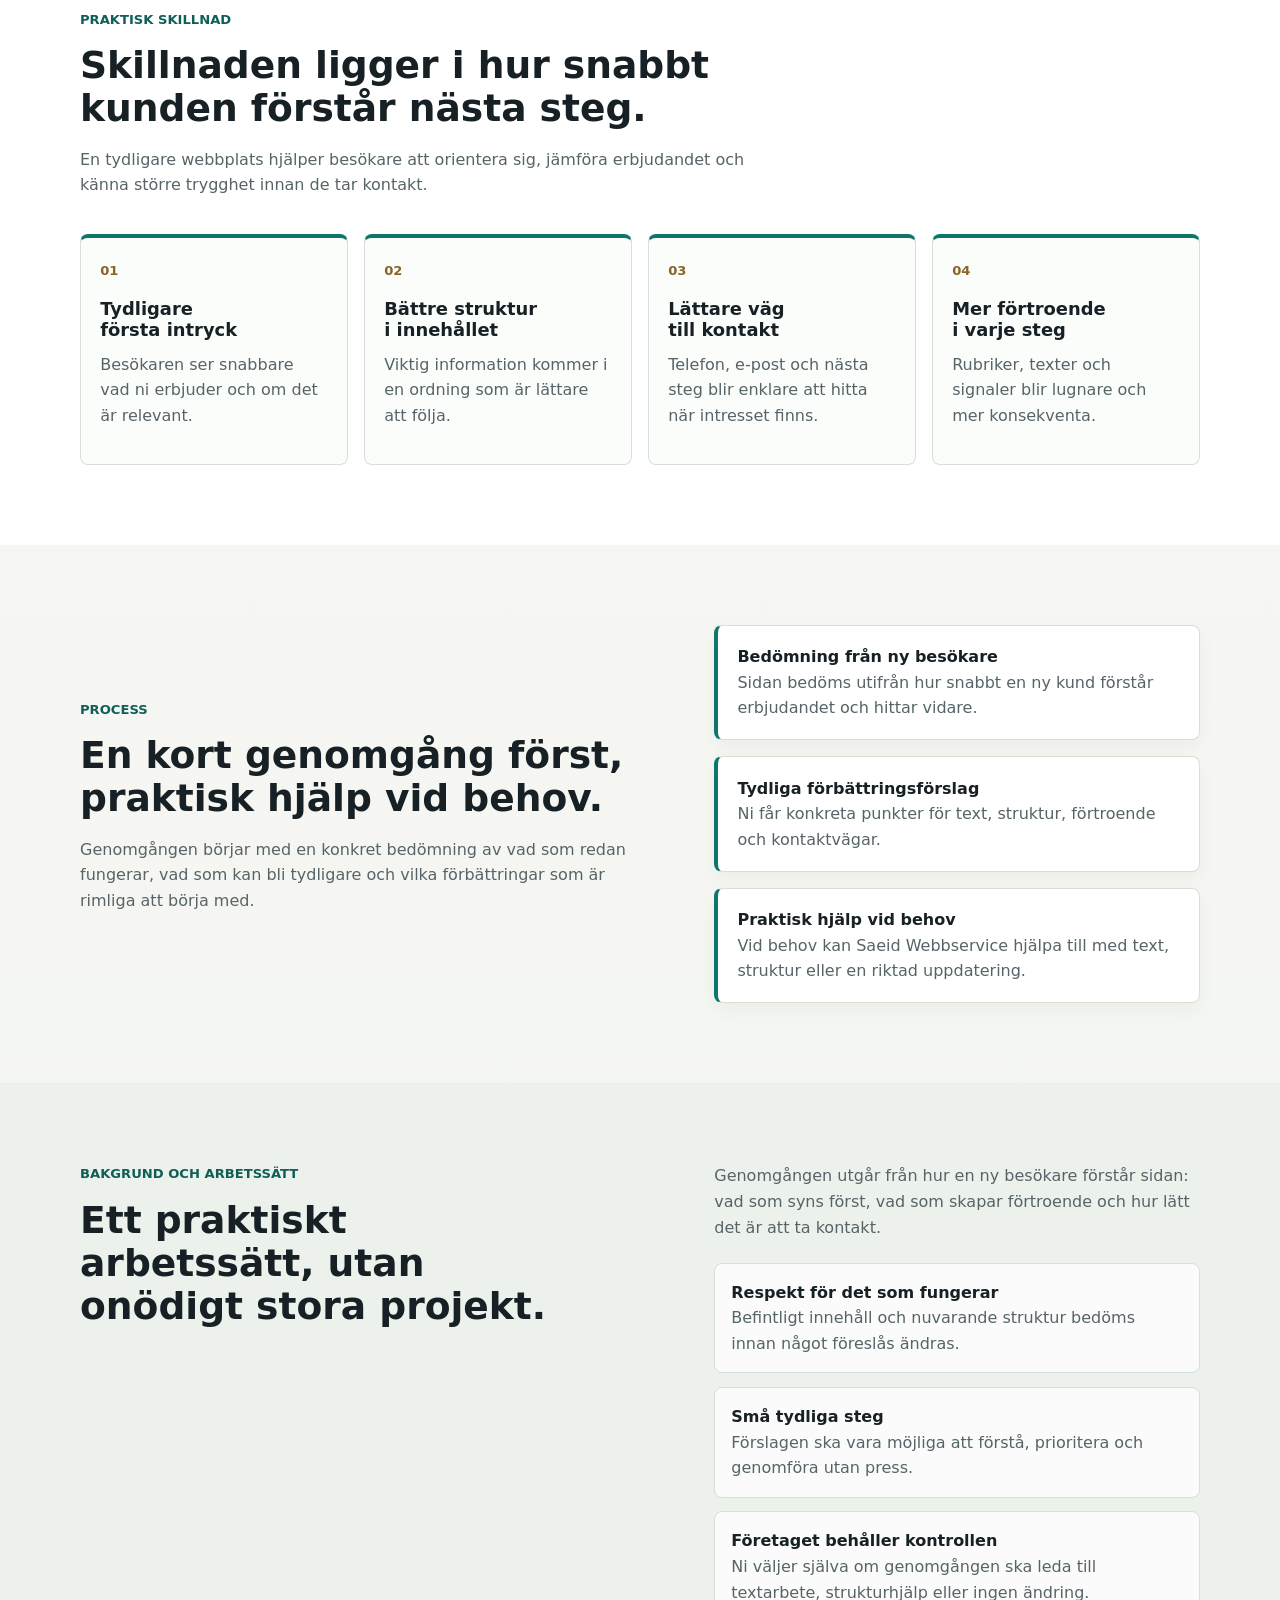
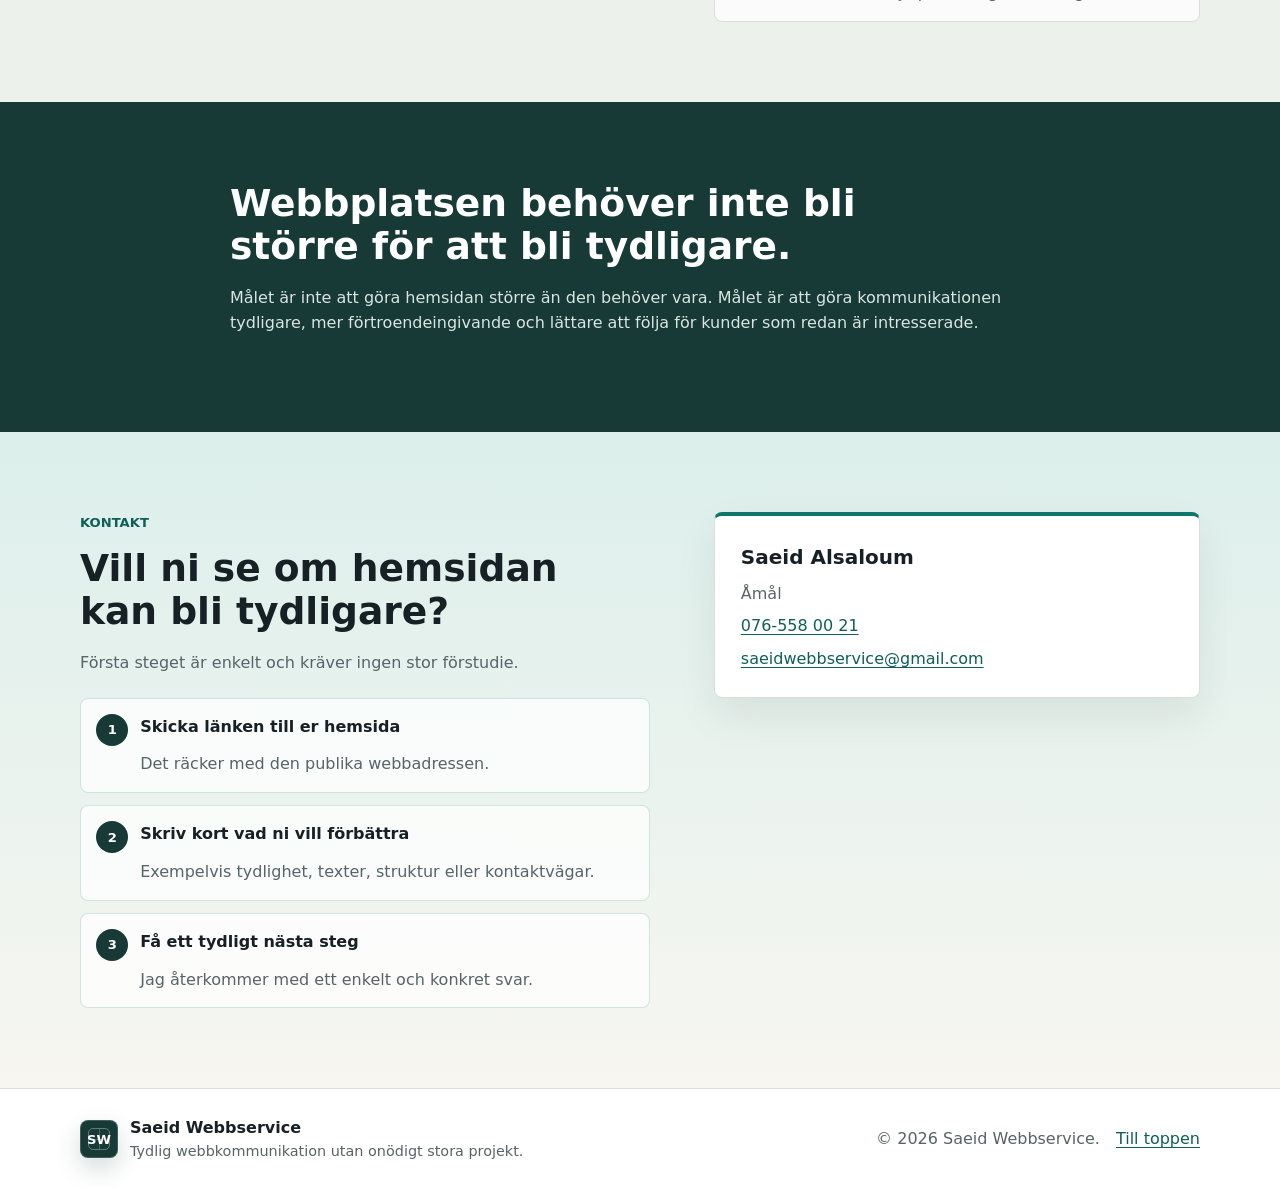
==== commit e13db4e2: "Fix language selector globe icon" ====
--- a/index.html
+++ b/index.html
@@ -52,7 +52,13 @@
 
           <nav class="language-selector" aria-label="Språkval">
             <span class="language-label">
-              <span class="language-globe" aria-hidden="true"></span>
+              <svg class="language-icon" viewBox="0 0 24 24" aria-hidden="true" focusable="false" stroke-linecap="round" stroke-linejoin="round">
+                <circle cx="12" cy="12" r="9"></circle>
+                <path d="M3.6 9h16.8"></path>
+                <path d="M3.6 15h16.8"></path>
+                <path d="M12 3c2.2 2.4 3.3 5.4 3.3 9s-1.1 6.6-3.3 9"></path>
+                <path d="M12 3c-2.2 2.4-3.3 5.4-3.3 9s1.1 6.6 3.3 9"></path>
+              </svg>
               Språk
             </span>
             <a href="./" hreflang="sv" aria-current="page">Svenska</a>
--- a/styles.css
+++ b/styles.css
@@ -254,31 +254,13 @@
   font-weight: 750;
 }
 
-.language-globe {
-  position: relative;
-  width: 16px;
-  height: 16px;
-  border: 1.5px solid currentColor;
-  border-radius: 50%;
-}
-
-.language-globe::before,
-.language-globe::after {
-  position: absolute;
-  content: "";
-}
-
-.language-globe::before {
-  inset: 3px 5px;
-  border-inline: 1px solid currentColor;
-  border-radius: 50%;
-}
-
-.language-globe::after {
-  left: 2px;
-  right: 2px;
-  top: 50%;
-  border-top: 1px solid currentColor;
+.language-icon {
+  inline-size: 1.0625rem;
+  block-size: 1.0625rem;
+  flex: 0 0 auto;
+  fill: none;
+  stroke: currentColor;
+  stroke-width: 1.8;
 }
 
 .language-selector a {
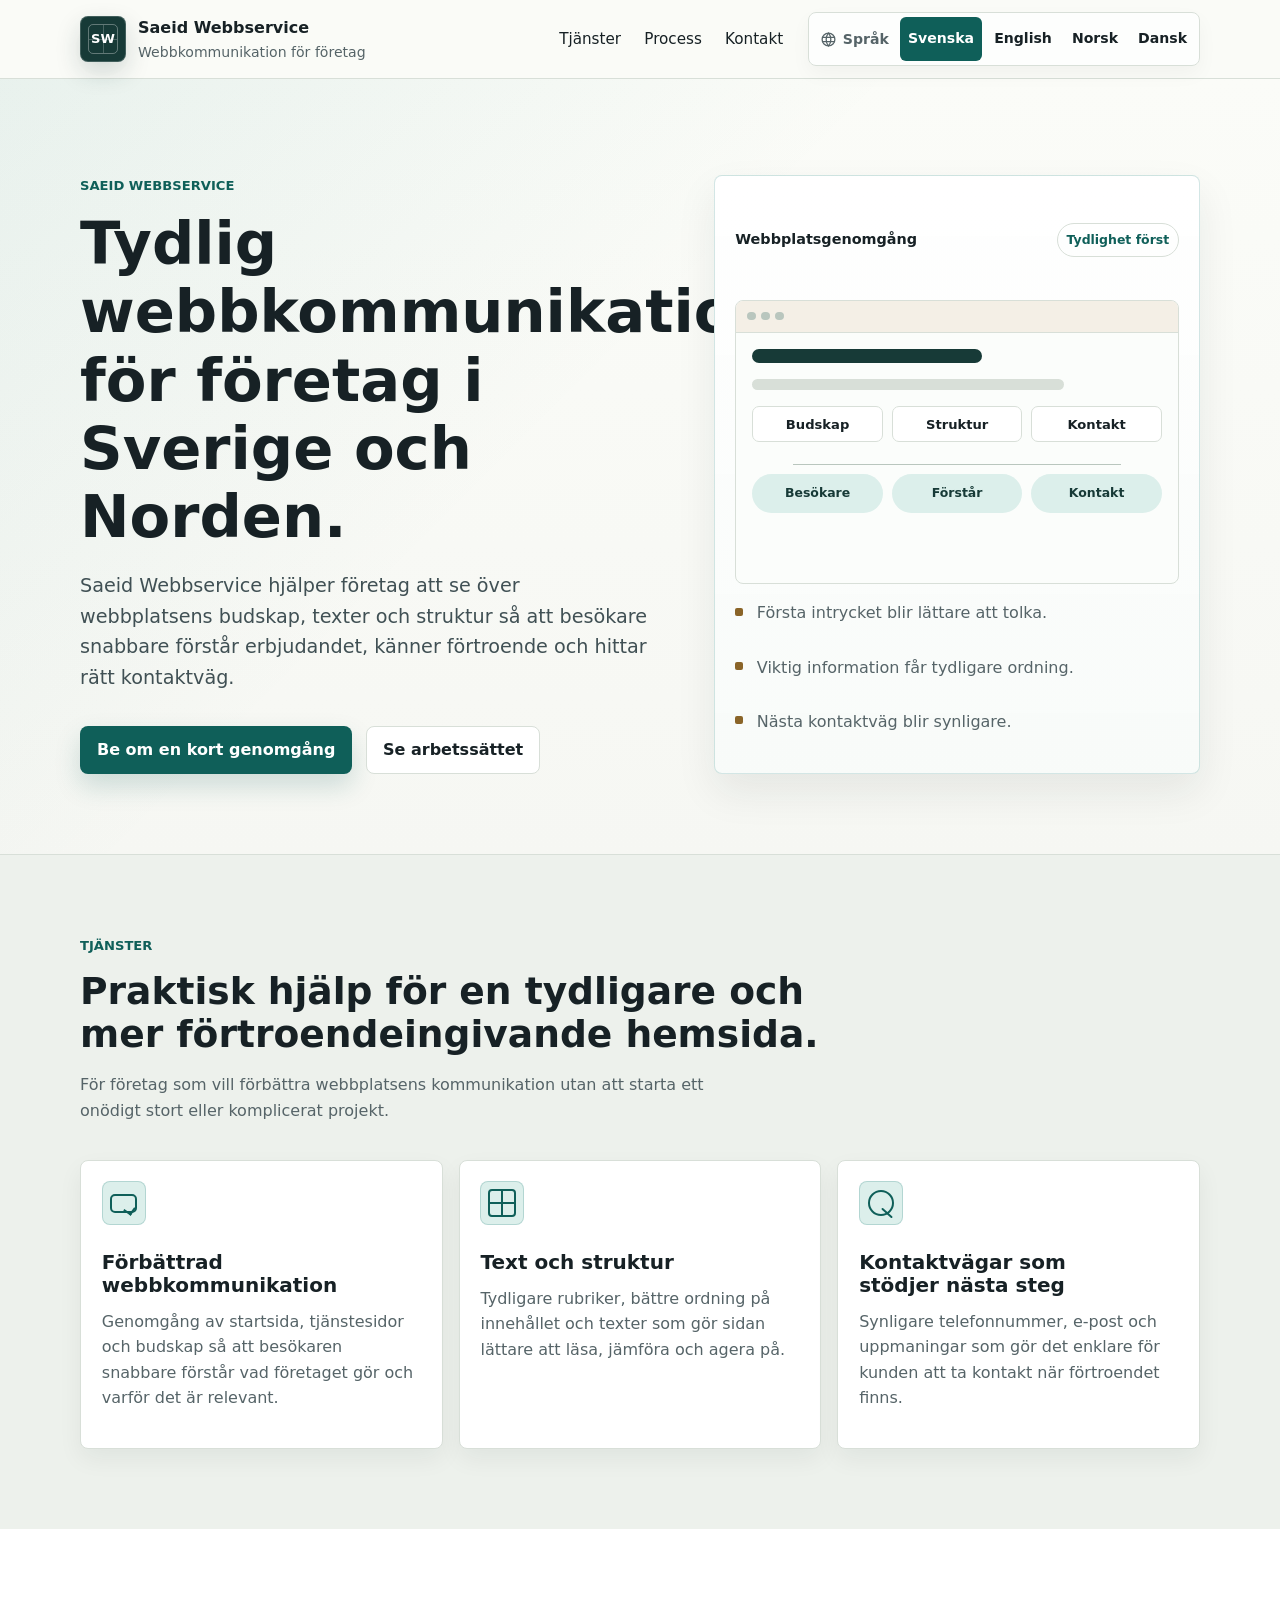
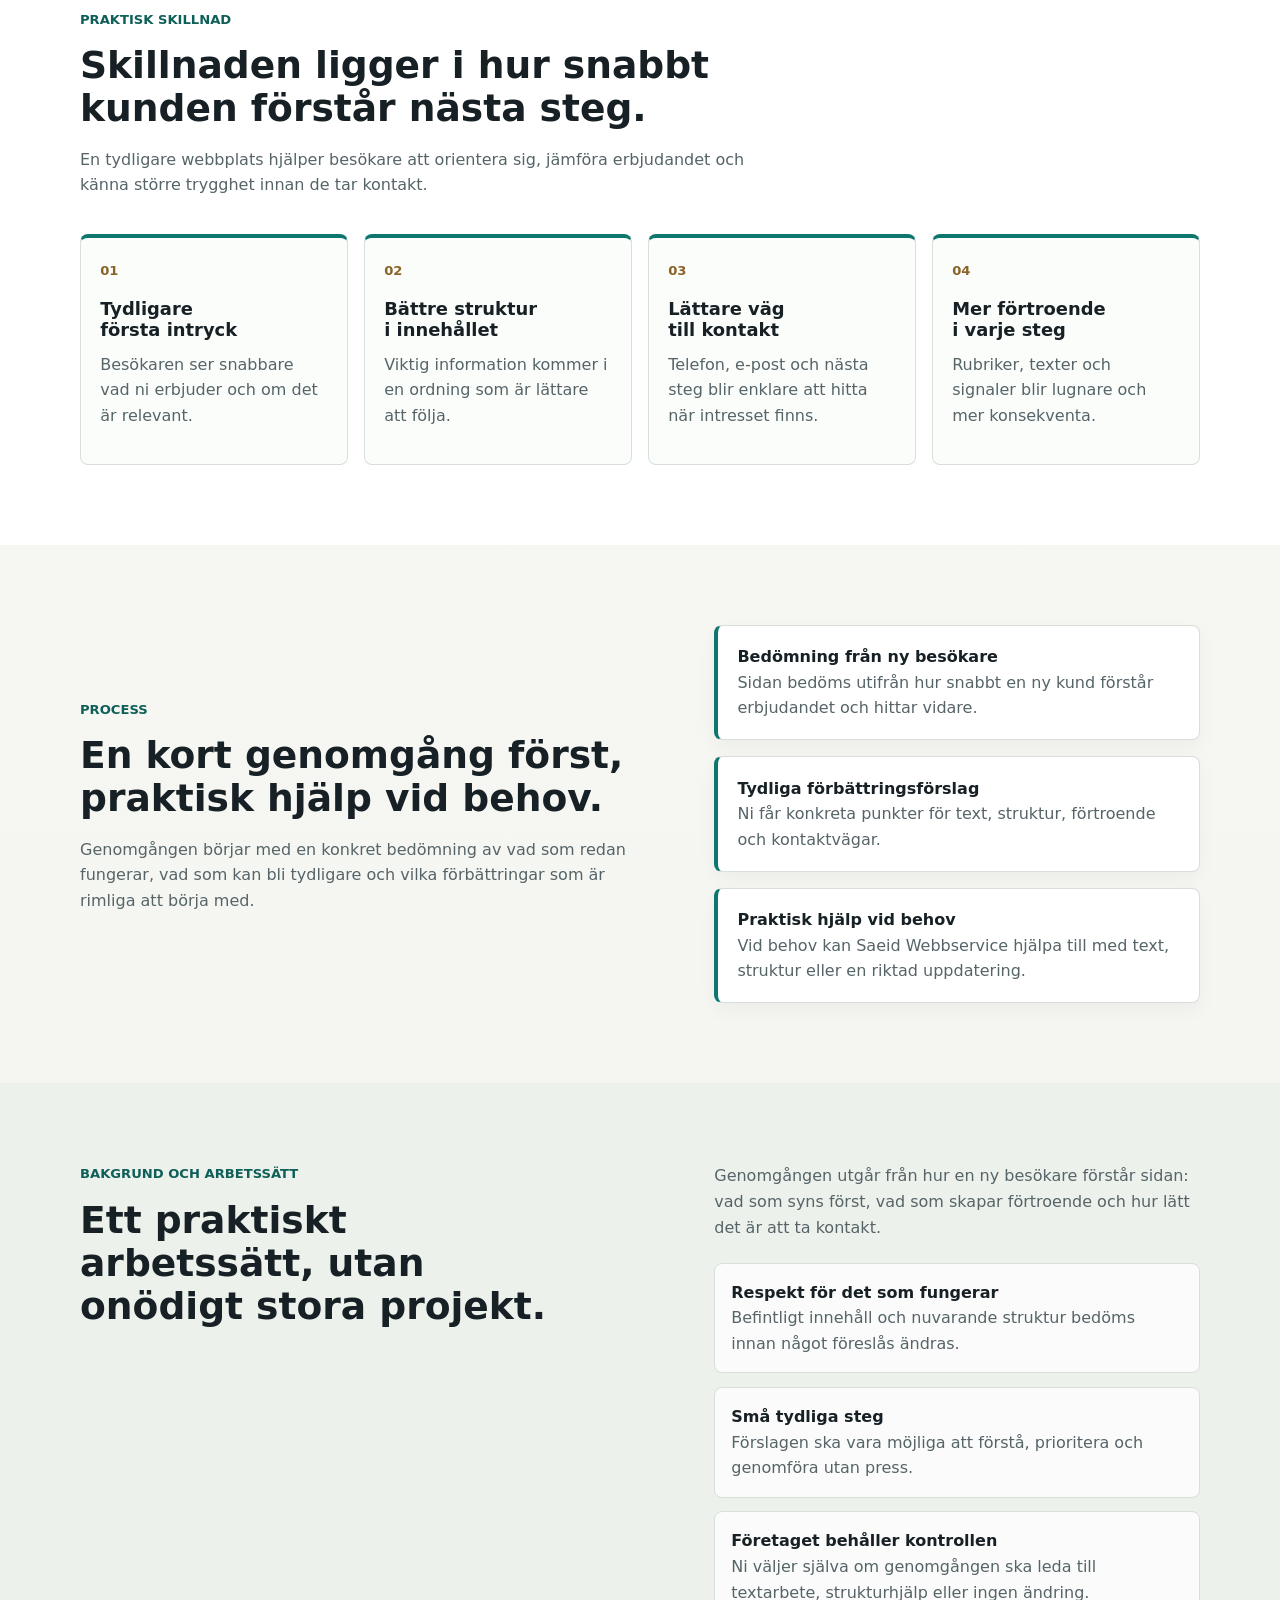
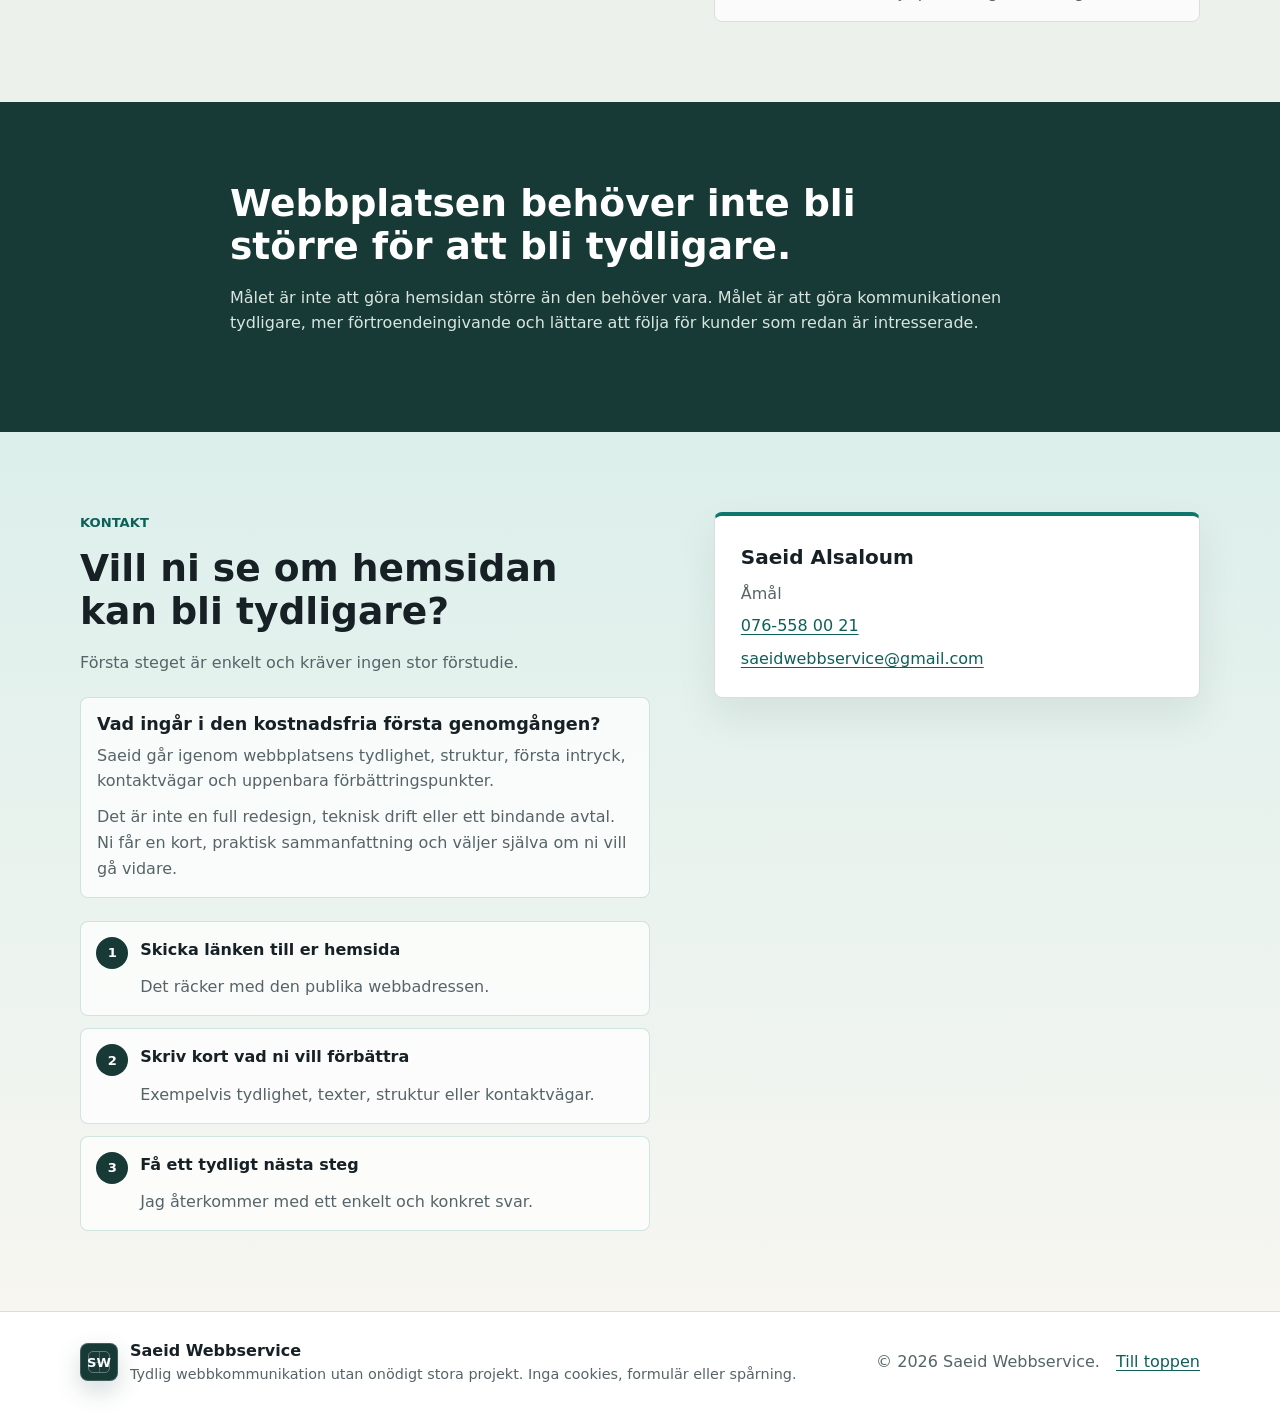
==== commit b1a296b0: "Improve outreach readiness and trust clarity" ====
--- a/index.html
+++ b/index.html
@@ -17,6 +17,7 @@
       property="og:description"
       content="Praktisk hjälp med tydligare webbkommunikation, bättre innehållsstruktur och enklare kontaktvägar."
     >
+    <meta name="twitter:card" content="summary">
     <meta property="og:url" content="https://saeidalsaloum.github.io/saeid-webbservice/">
     <link rel="canonical" href="https://saeidalsaloum.github.io/saeid-webbservice/">
     <link rel="alternate" hreflang="sv" href="https://saeidalsaloum.github.io/saeid-webbservice/">
@@ -268,6 +269,15 @@
             <p>
               Första steget är enkelt och kräver ingen stor förstudie.
             </p>
+            <div class="trust-note" aria-label="Vad den kostnadsfria första genomgången omfattar">
+              <h3>Vad ingår i den kostnadsfria första genomgången?</h3>
+              <p>
+                Saeid går igenom webbplatsens tydlighet, struktur, första intryck, kontaktvägar och uppenbara förbättringspunkter.
+              </p>
+              <p>
+                Det är inte en full redesign, teknisk drift eller ett bindande avtal. Ni får en kort, praktisk sammanfattning och väljer själva om ni vill gå vidare.
+              </p>
+            </div>
             <ol class="contact-steps" aria-label="Första steg för kontakt">
               <li>
                 <strong>Skicka länken till er hemsida</strong>
@@ -303,7 +313,7 @@
           </span>
           <div>
             <strong>Saeid Webbservice</strong>
-            <span>Tydlig webbkommunikation utan onödigt stora projekt.</span>
+            <span>Tydlig webbkommunikation utan onödigt stora projekt. Inga cookies, formulär eller spårning.</span>
           </div>
         </div>
         <p>&copy; 2026 Saeid Webbservice.</p>
--- a/styles.css
+++ b/styles.css
@@ -211,7 +211,7 @@
 
 .site-nav a {
   display: inline-flex;
-  min-height: 40px;
+  min-height: 44px;
   align-items: center;
   padding-inline: 0.55rem;
   border-radius: 6px;
@@ -265,7 +265,7 @@
 
 .language-selector a {
   display: inline-flex;
-  min-height: 34px;
+  min-height: 44px;
   align-items: center;
   padding: 0.25rem 0.5rem;
   border-radius: 6px;
@@ -762,6 +762,27 @@
 
 .contact-grid {
   align-items: start;
+}
+
+.trust-note {
+  margin-top: 1.35rem;
+  padding: 1rem;
+  border: 1px solid rgba(15, 118, 110, 0.18);
+  border-radius: 8px;
+  background: rgba(255, 255, 255, 0.72);
+}
+
+.trust-note h3 {
+  margin-bottom: 0.55rem;
+  font-size: 1.1rem;
+}
+
+.trust-note p {
+  margin-bottom: 0.65rem;
+}
+
+.trust-note p:last-child {
+  margin-bottom: 0;
 }
 
 .contact-steps {
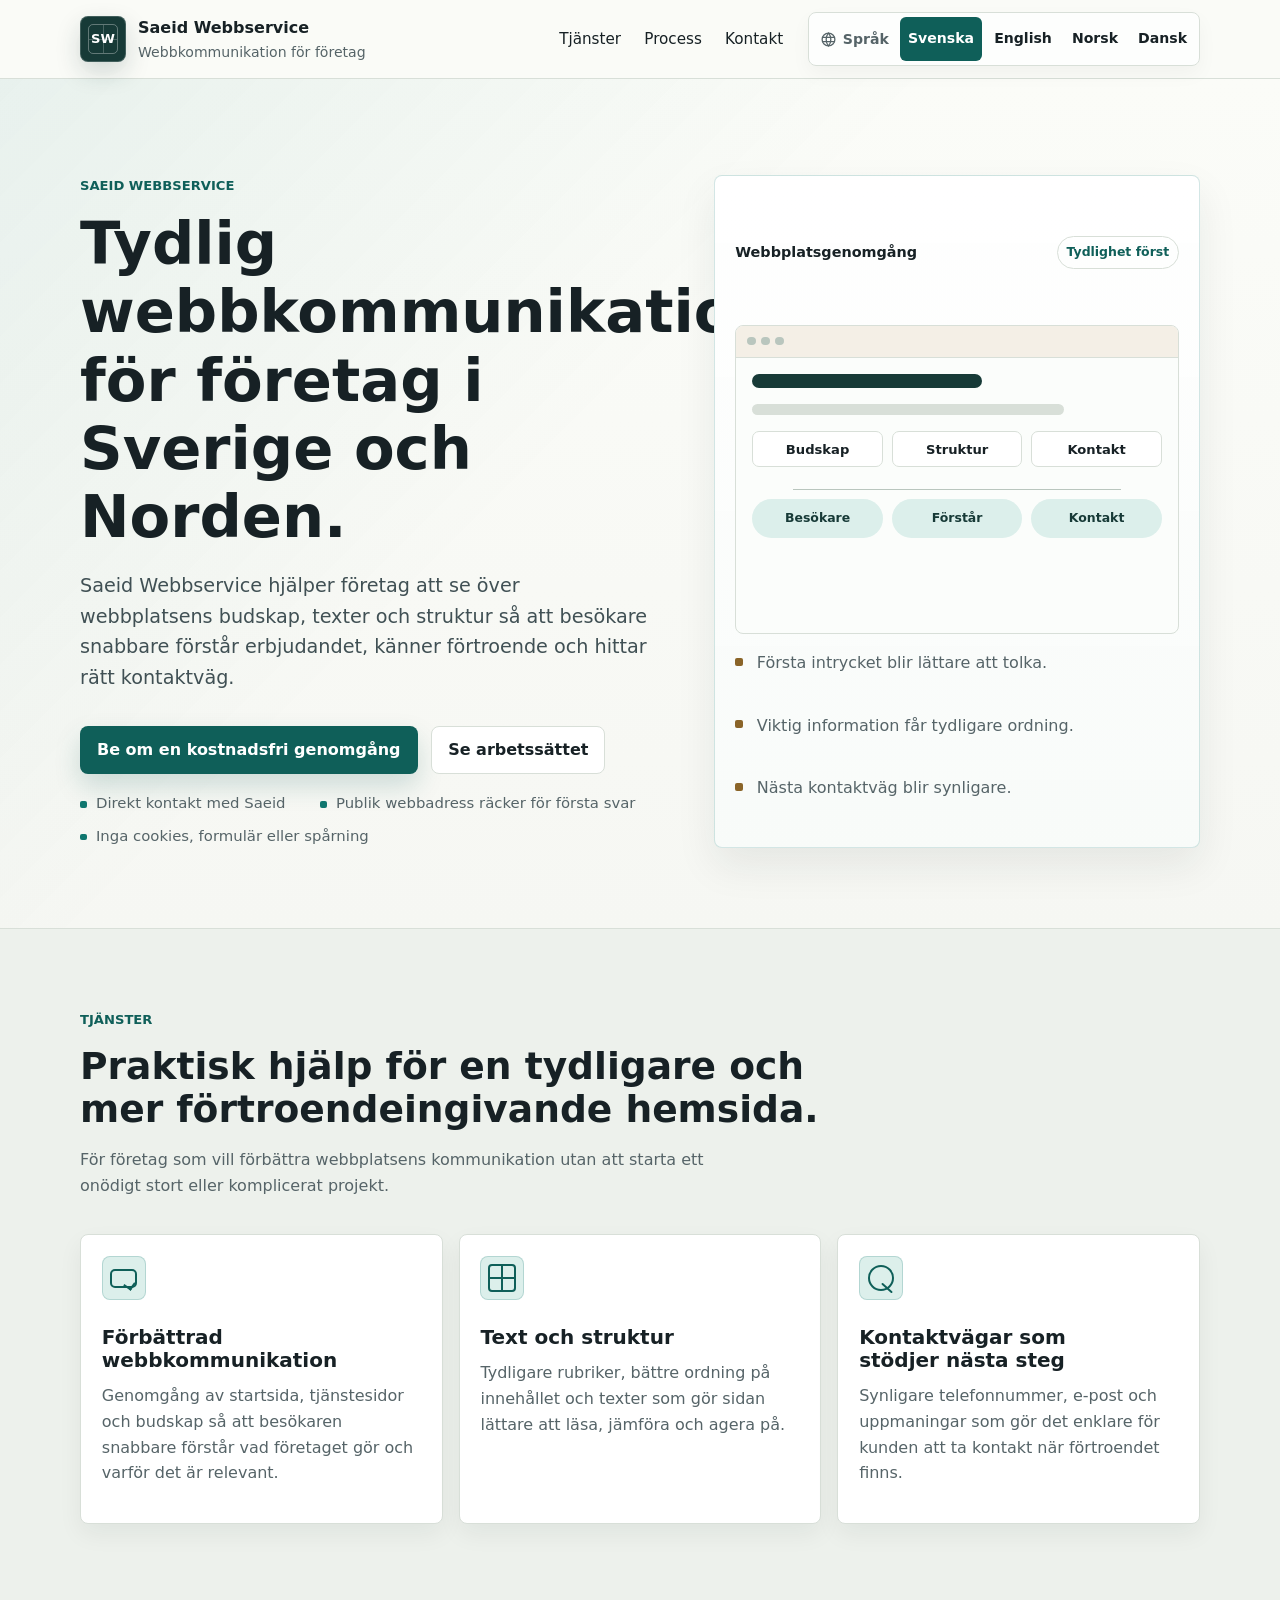
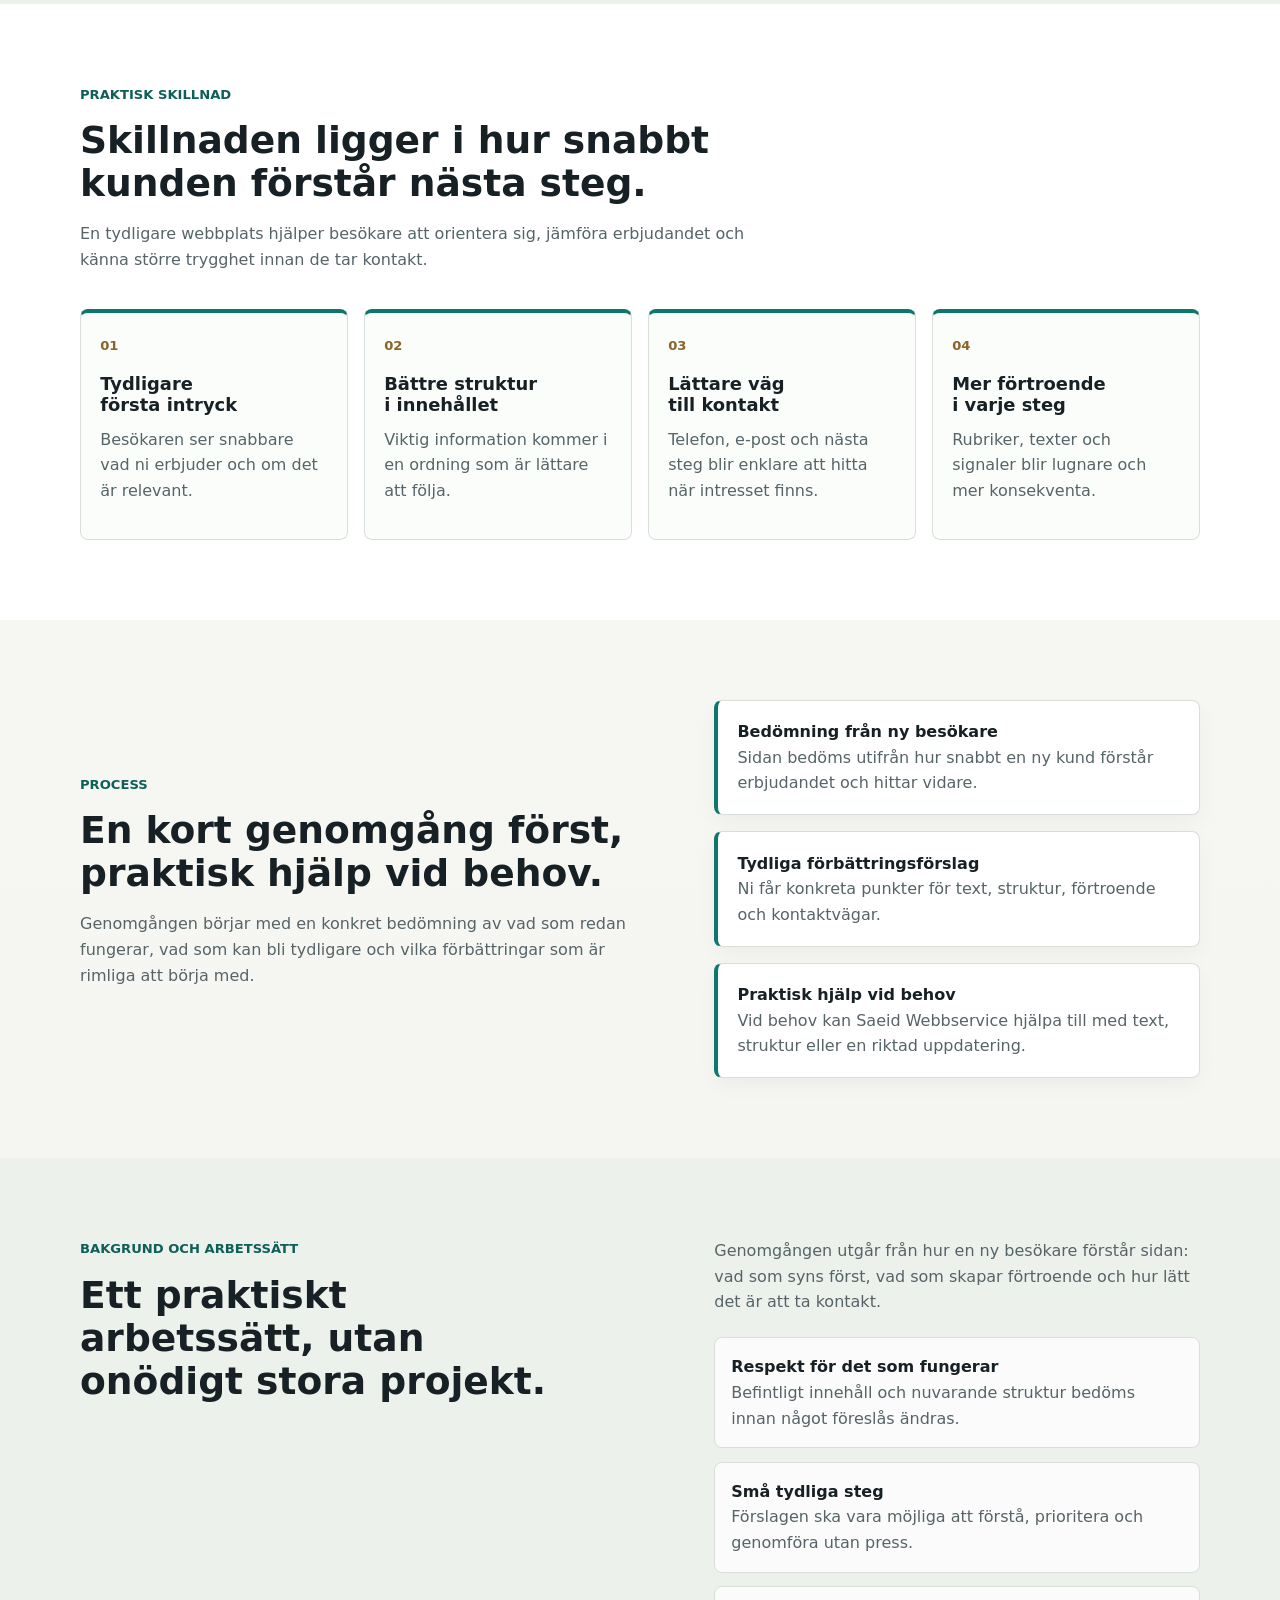
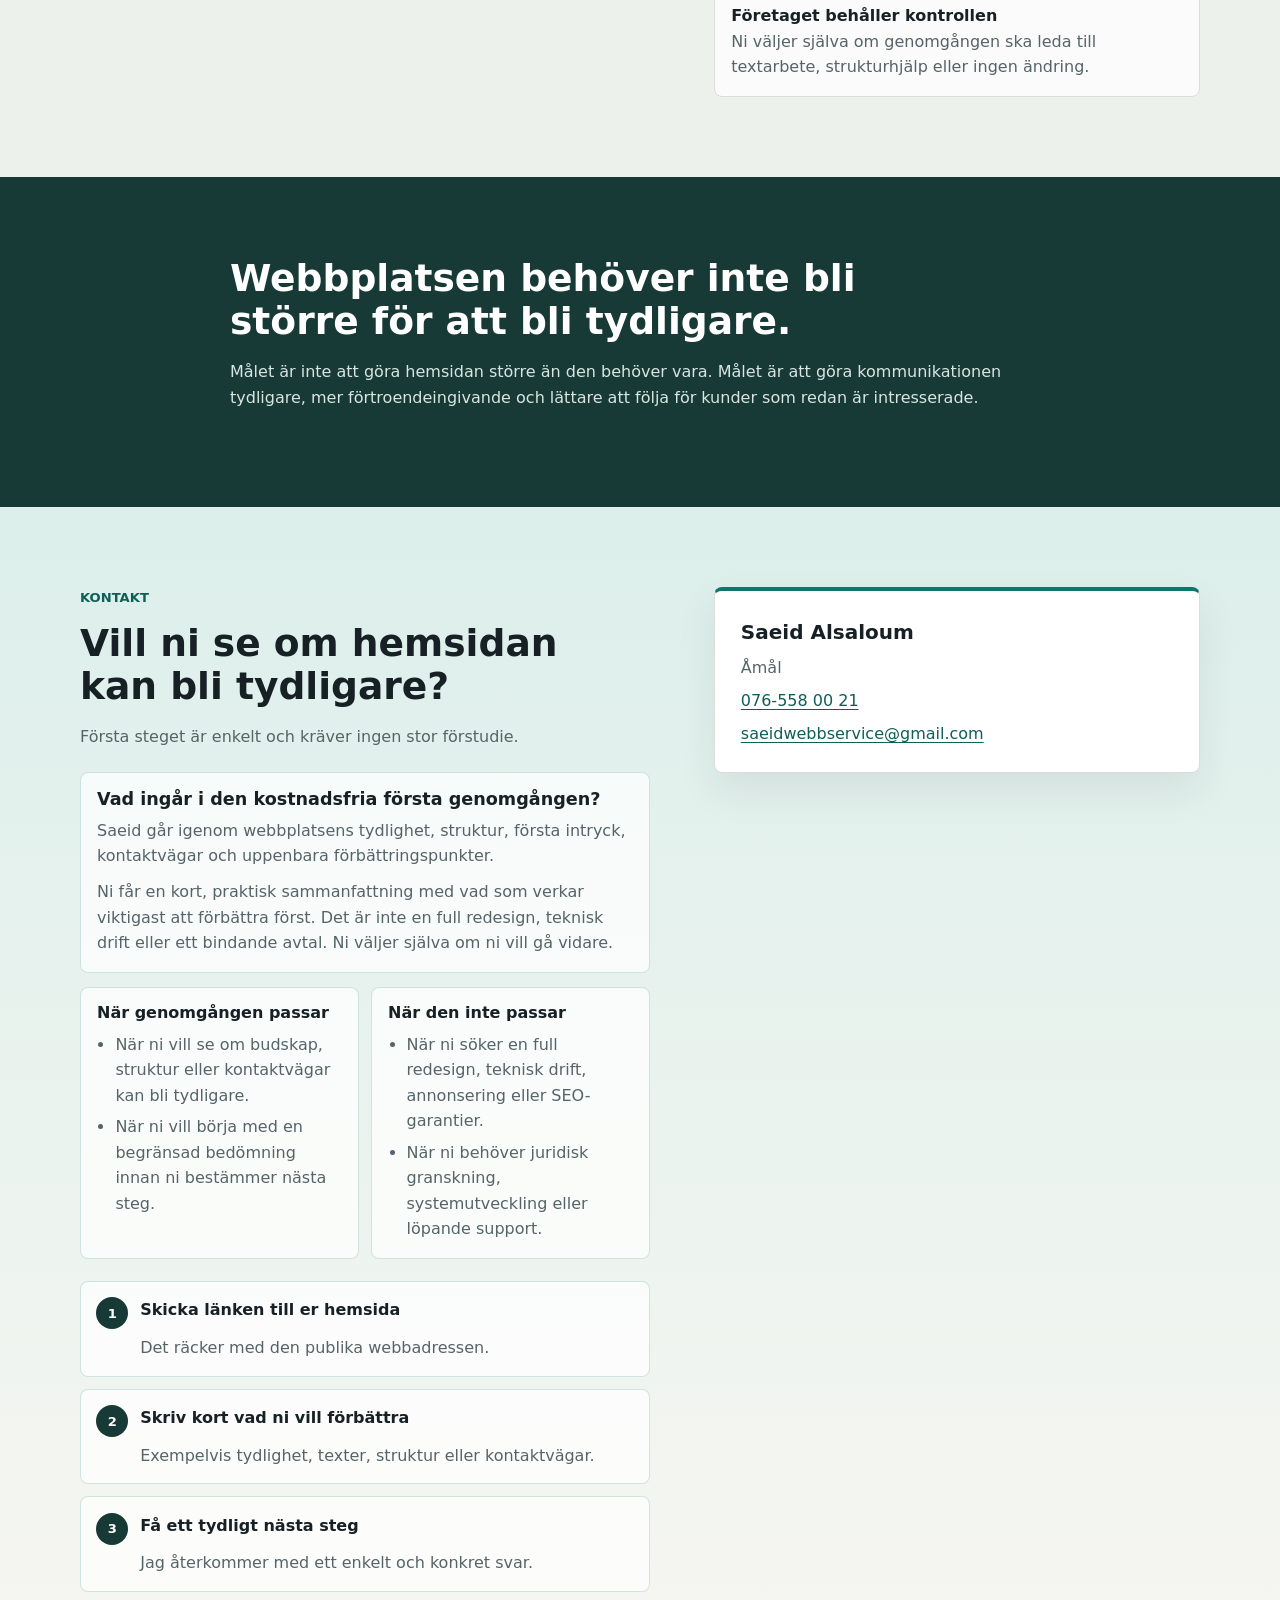
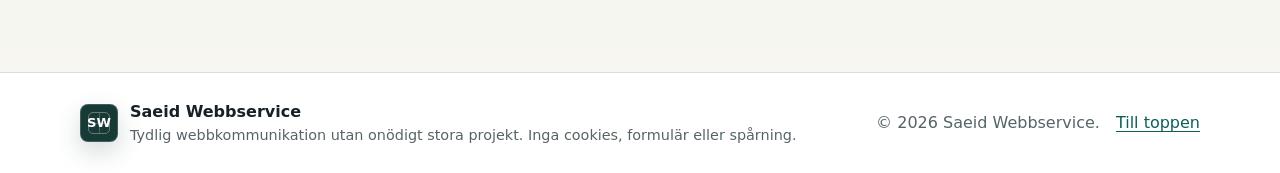
==== commit bbd6d8f9: "Professionalize trust copy and print polish" ====
--- a/index.html
+++ b/index.html
@@ -81,9 +81,14 @@
               Saeid Webbservice hjälper företag att se över webbplatsens budskap, texter och struktur så att besökare snabbare förstår erbjudandet, känner förtroende och hittar rätt kontaktväg.
             </p>
             <div class="hero-actions">
-              <a class="button primary" href="mailto:saeidwebbservice@gmail.com">Be om en kort genomgång</a>
+              <a class="button primary" href="mailto:saeidwebbservice@gmail.com">Be om en kostnadsfri genomgång</a>
               <a class="button secondary" href="#process">Se arbetssättet</a>
             </div>
+            <ul class="trust-signals" aria-label="Praktiska förtroendesignaler">
+              <li>Direkt kontakt med Saeid</li>
+              <li>Publik webbadress räcker för första svar</li>
+              <li>Inga cookies, formulär eller spårning</li>
+            </ul>
           </div>
 
           <aside class="hero-panel audit-visual" aria-label="Översikt av webbplatsgenomgång">
@@ -275,8 +280,24 @@
                 Saeid går igenom webbplatsens tydlighet, struktur, första intryck, kontaktvägar och uppenbara förbättringspunkter.
               </p>
               <p>
-                Det är inte en full redesign, teknisk drift eller ett bindande avtal. Ni får en kort, praktisk sammanfattning och väljer själva om ni vill gå vidare.
-              </p>
+                Ni får en kort, praktisk sammanfattning med vad som verkar viktigast att förbättra först. Det är inte en full redesign, teknisk drift eller ett bindande avtal. Ni väljer själva om ni vill gå vidare.
+              </p>
+            </div>
+            <div class="scope-note" aria-label="När tjänsten passar och inte passar">
+              <article>
+                <h3>När genomgången passar</h3>
+                <ul>
+                  <li>När ni vill se om budskap, struktur eller kontaktvägar kan bli tydligare.</li>
+                  <li>När ni vill börja med en begränsad bedömning innan ni bestämmer nästa steg.</li>
+                </ul>
+              </article>
+              <article>
+                <h3>När den inte passar</h3>
+                <ul>
+                  <li>När ni söker en full redesign, teknisk drift, annonsering eller SEO-garantier.</li>
+                  <li>När ni behöver juridisk granskning, systemutveckling eller löpande support.</li>
+                </ul>
+              </article>
             </div>
             <ol class="contact-steps" aria-label="Första steg för kontakt">
               <li>
--- a/styles.css
+++ b/styles.css
@@ -335,6 +335,34 @@
   margin-top: 2rem;
 }
 
+.trust-signals {
+  display: flex;
+  flex-wrap: wrap;
+  gap: 0.55rem 1rem;
+  margin: 1.15rem 0 0;
+  padding: 0;
+  color: var(--muted);
+  font-size: 0.93rem;
+  list-style: none;
+}
+
+.trust-signals li {
+  display: inline-grid;
+  min-width: min(100%, 14rem);
+  grid-template-columns: 0.55rem 1fr;
+  gap: 0.45rem;
+  align-items: start;
+}
+
+.trust-signals li::before {
+  width: 0.42rem;
+  height: 0.42rem;
+  margin-top: 0.57rem;
+  border-radius: 2px;
+  background: var(--accent);
+  content: "";
+}
+
 .button {
   display: inline-flex;
   min-width: 0;
@@ -783,6 +811,36 @@
 
 .trust-note p:last-child {
   margin-bottom: 0;
+}
+
+.scope-note {
+  display: grid;
+  grid-template-columns: repeat(2, minmax(0, 1fr));
+  gap: 0.75rem;
+  margin-top: 0.9rem;
+}
+
+.scope-note article {
+  min-width: 0;
+  padding: 1rem;
+  border: 1px solid rgba(15, 118, 110, 0.18);
+  border-radius: 8px;
+  background: rgba(255, 255, 255, 0.72);
+}
+
+.scope-note h3 {
+  margin-bottom: 0.55rem;
+  font-size: 1rem;
+}
+
+.scope-note ul {
+  margin: 0;
+  padding-left: 1.15rem;
+  color: var(--muted);
+}
+
+.scope-note li + li {
+  margin-top: 0.35rem;
 }
 
 .contact-steps {
@@ -911,6 +969,158 @@
   }
 }
 
+@media print {
+  html {
+    scroll-padding-top: 0;
+    font-size: 11pt;
+  }
+
+  body {
+    background: #fff !important;
+    color: #111;
+    font-size: 11pt;
+  }
+
+  .skip-link,
+  .site-header,
+  .header-actions,
+  .site-nav,
+  .language-selector {
+    display: none !important;
+  }
+
+  .container {
+    width: 100%;
+  }
+
+  .section {
+    padding: 0.85rem 0;
+  }
+
+  .hero,
+  .muted,
+  .outcome-section,
+  .reassurance-section,
+  .contact-section {
+    border: 0;
+    background: #fff !important;
+  }
+
+  .hero-grid,
+  .two-column,
+  .contact-grid,
+  .cards,
+  .outcome-grid {
+    display: block;
+  }
+
+  h1 {
+    max-width: 100%;
+    margin-bottom: 0.55rem;
+    font-size: 24pt;
+  }
+
+  h2 {
+    font-size: 18pt;
+  }
+
+  h3 {
+    font-size: 13pt;
+  }
+
+  p,
+  .lead,
+  .reassurance p,
+  .steps span,
+  .method-list span,
+  .contact-steps span,
+  .contact-card span,
+  .scope-note ul,
+  .footer-brand div > span {
+    color: #333 !important;
+  }
+
+  .reassurance h2 {
+    color: #111;
+  }
+
+  .hero-panel,
+  .contact-card,
+  .card,
+  .outcome-card,
+  .steps li,
+  .method-list li,
+  .trust-note,
+  .scope-note article,
+  .contact-steps li {
+    break-inside: avoid;
+    page-break-inside: avoid;
+    border-color: #bbb;
+    background: #fff !important;
+    box-shadow: none;
+  }
+
+  .hero-panel,
+  .card,
+  .outcome-card,
+  .steps li,
+  .method-list li,
+  .trust-note,
+  .scope-note article,
+  .contact-steps li,
+  .contact-card {
+    margin-bottom: 0.65rem;
+  }
+
+  .hero-actions {
+    display: block;
+    margin-top: 0.75rem;
+  }
+
+  .button {
+    display: inline;
+    min-height: 0;
+    padding: 0;
+    border: 0;
+    background: transparent !important;
+    box-shadow: none;
+    color: #111 !important;
+    text-align: left;
+  }
+
+  .button + .button::before {
+    color: #333;
+    content: " | ";
+    font-weight: 400;
+  }
+
+  .trust-signals {
+    display: block;
+    margin-top: 0.75rem;
+    color: #333;
+    list-style: disc;
+  }
+
+  .trust-signals li {
+    display: list-item;
+    min-width: 0;
+    margin-left: 1.1rem;
+  }
+
+  .trust-signals li::before {
+    display: none;
+  }
+
+  .footer-inner,
+  .footer-brand {
+    display: block;
+  }
+
+  .footer-inner > a {
+    display: none !important;
+  }
+}
+
 @media (max-width: 1024px) {
   h1 {
     font-size: 3.25rem;
@@ -964,6 +1174,7 @@
   .two-column,
   .contact-grid,
   .cards,
+  .scope-note,
   .outcome-grid {
     grid-template-columns: 1fr;
   }
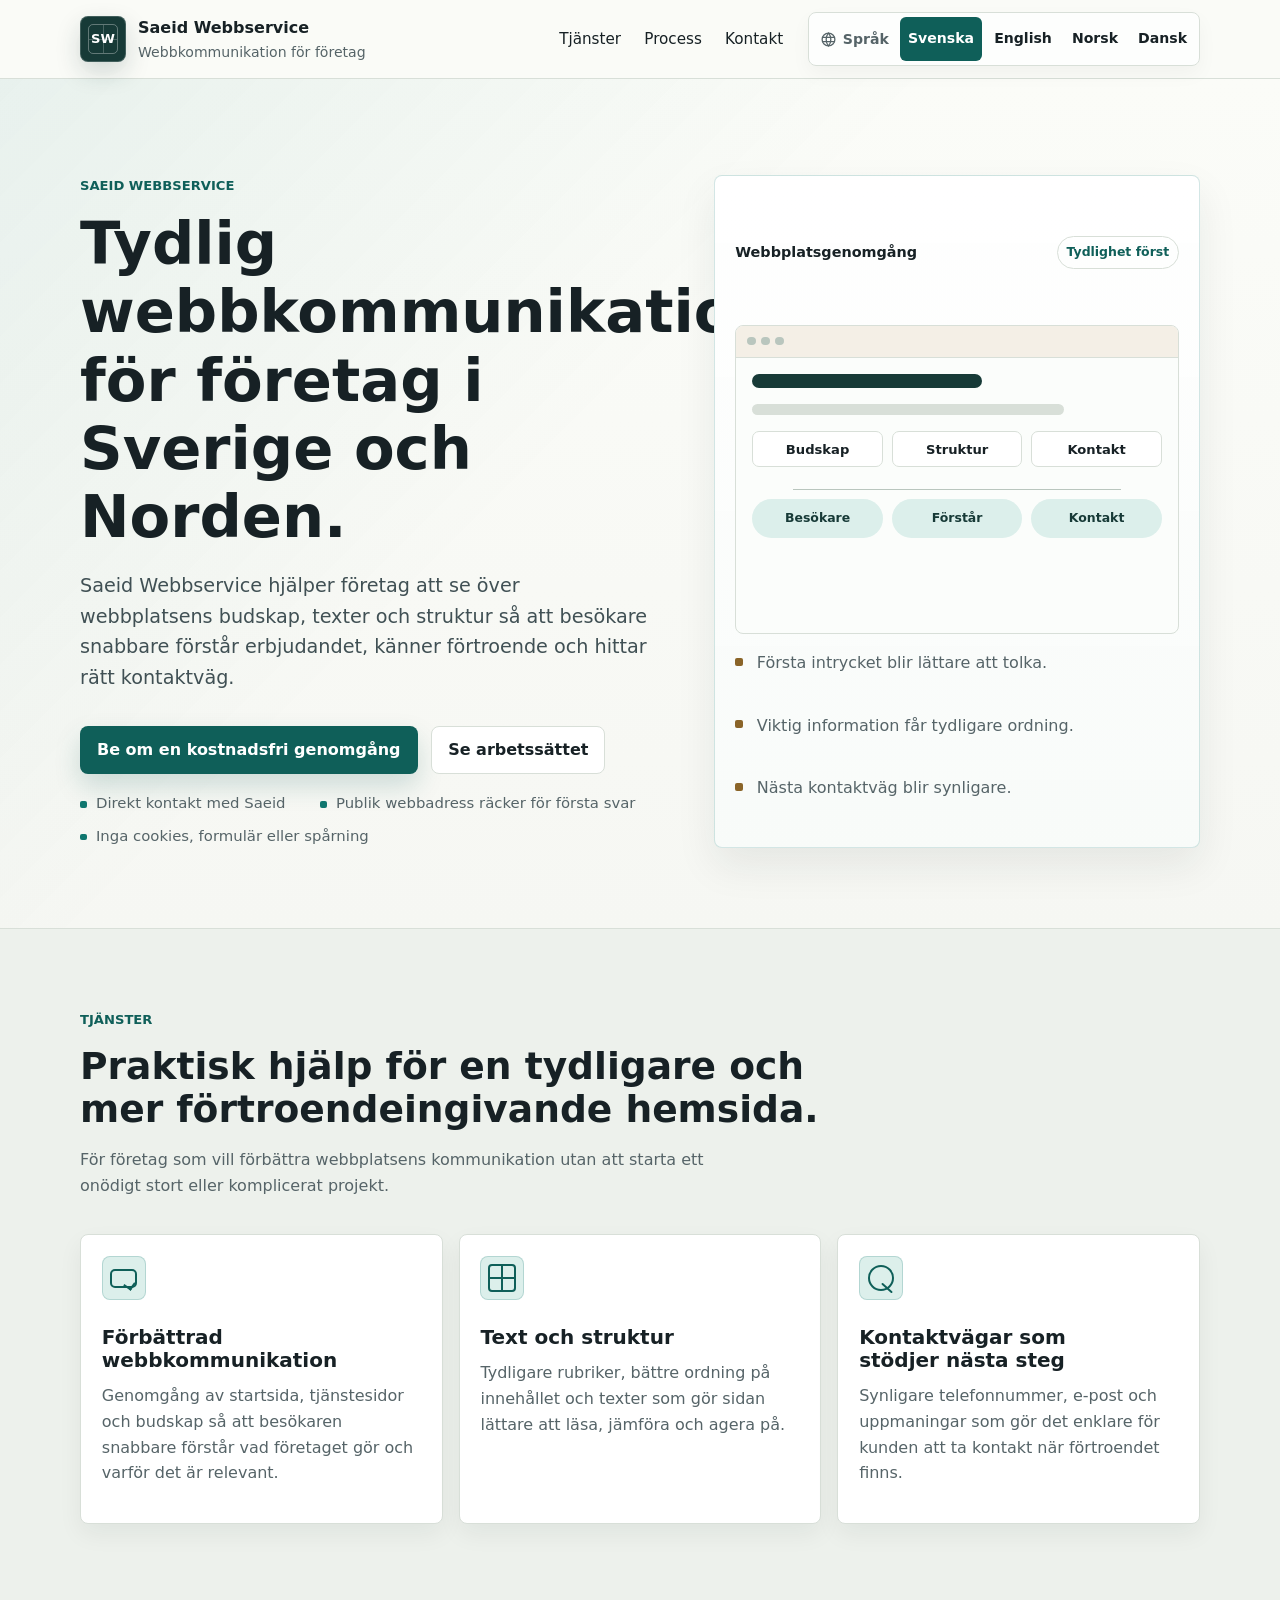
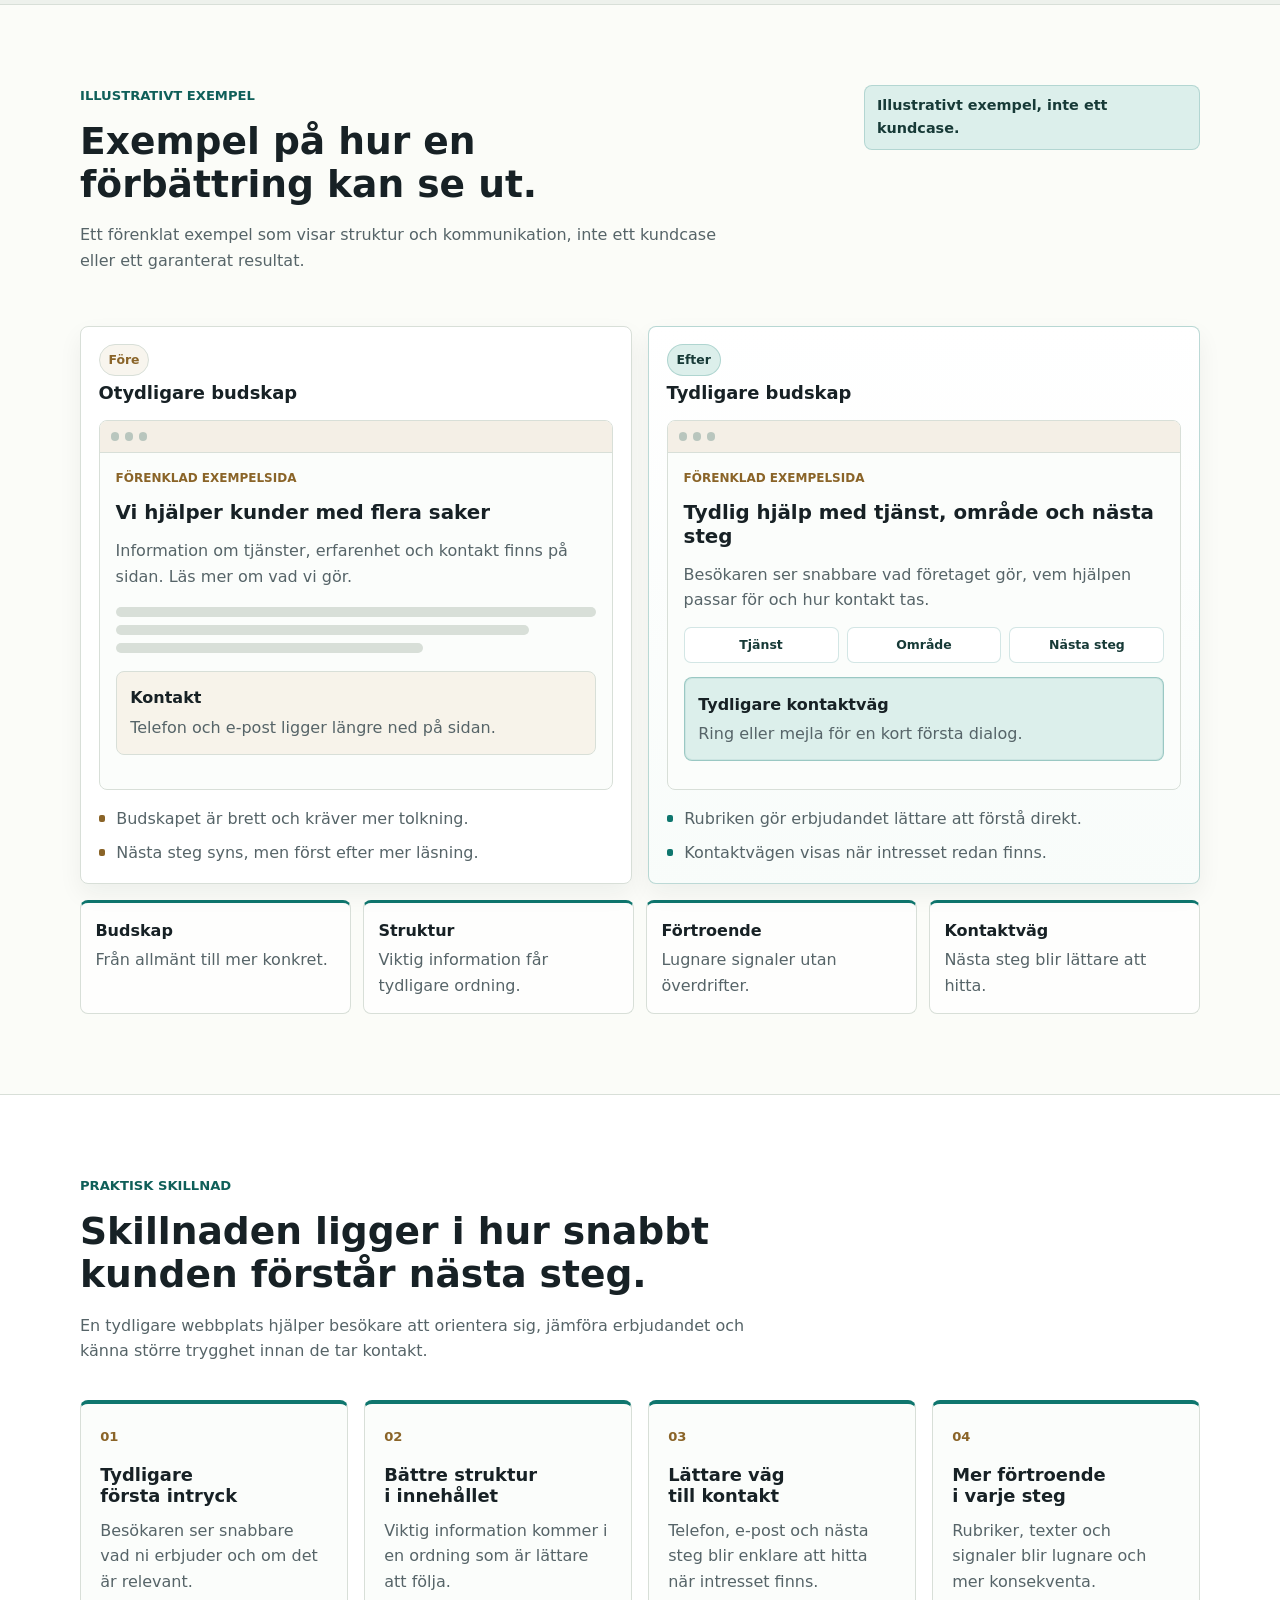
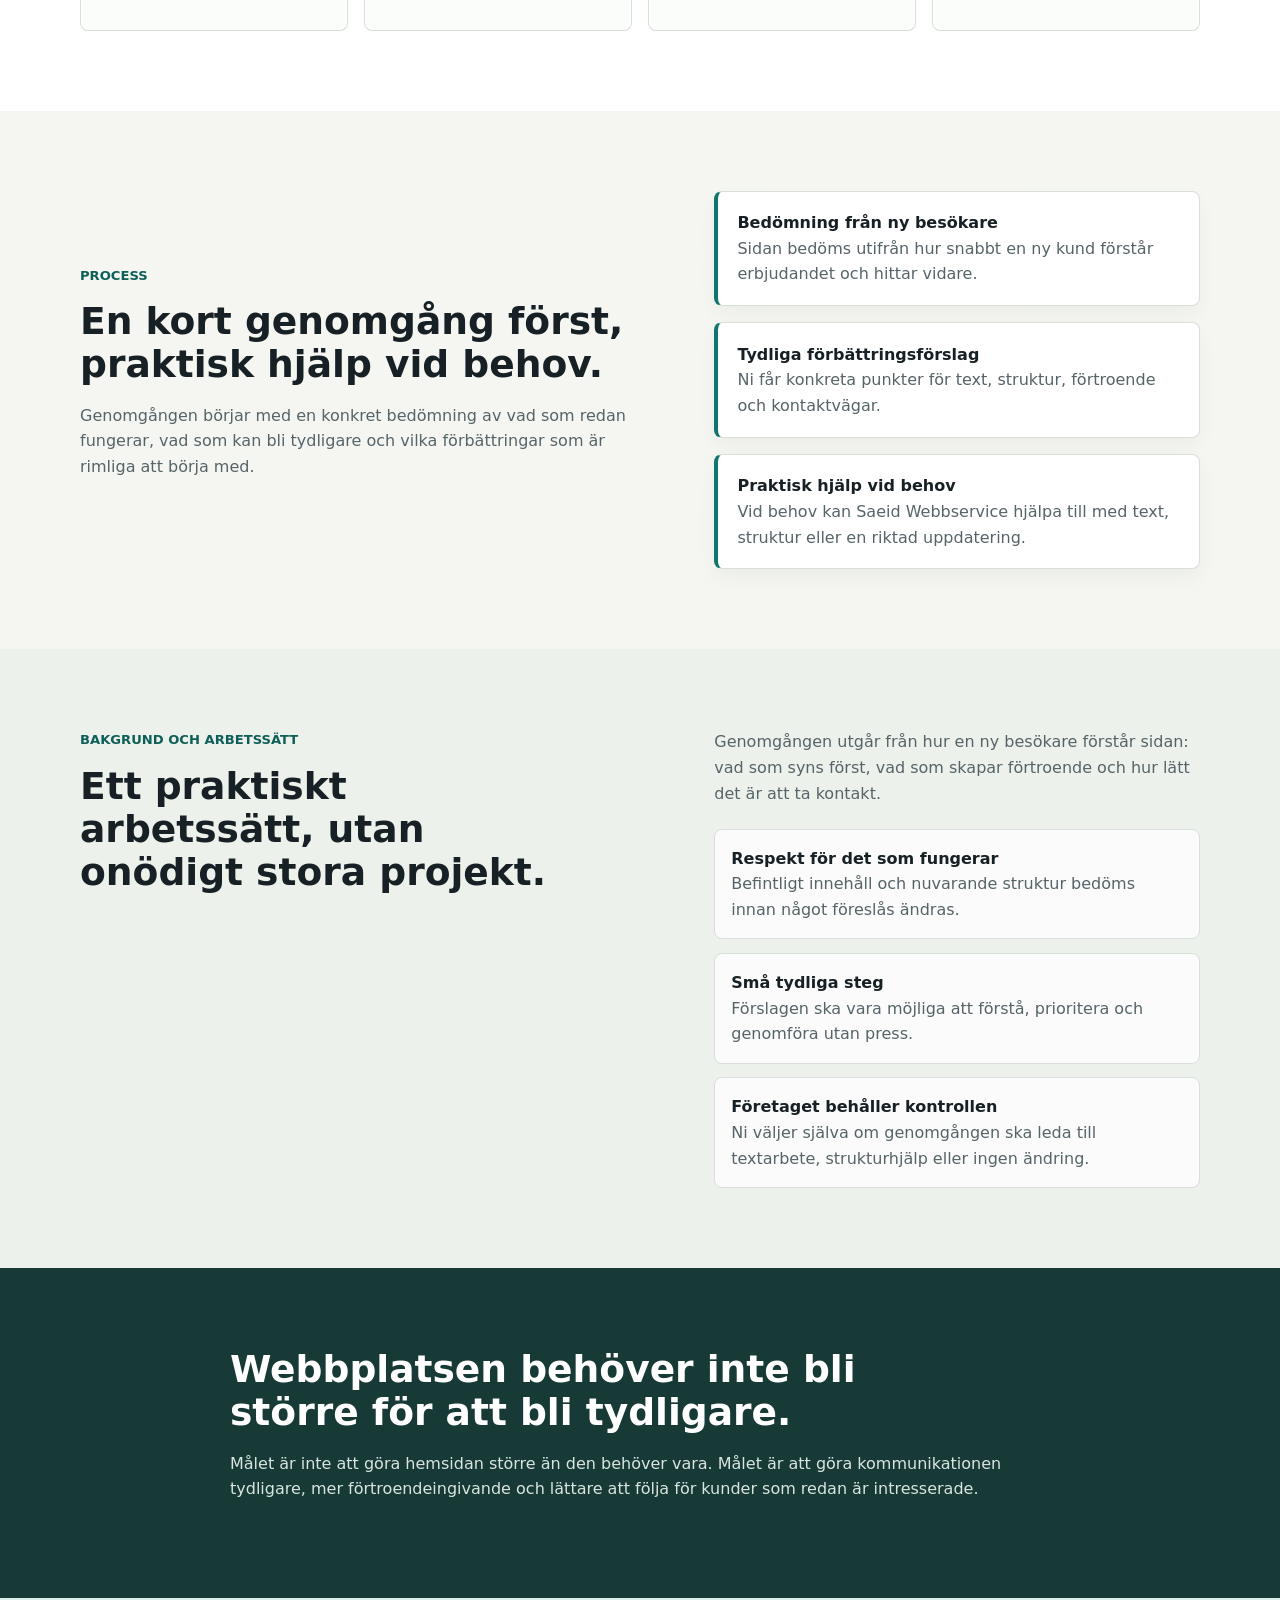
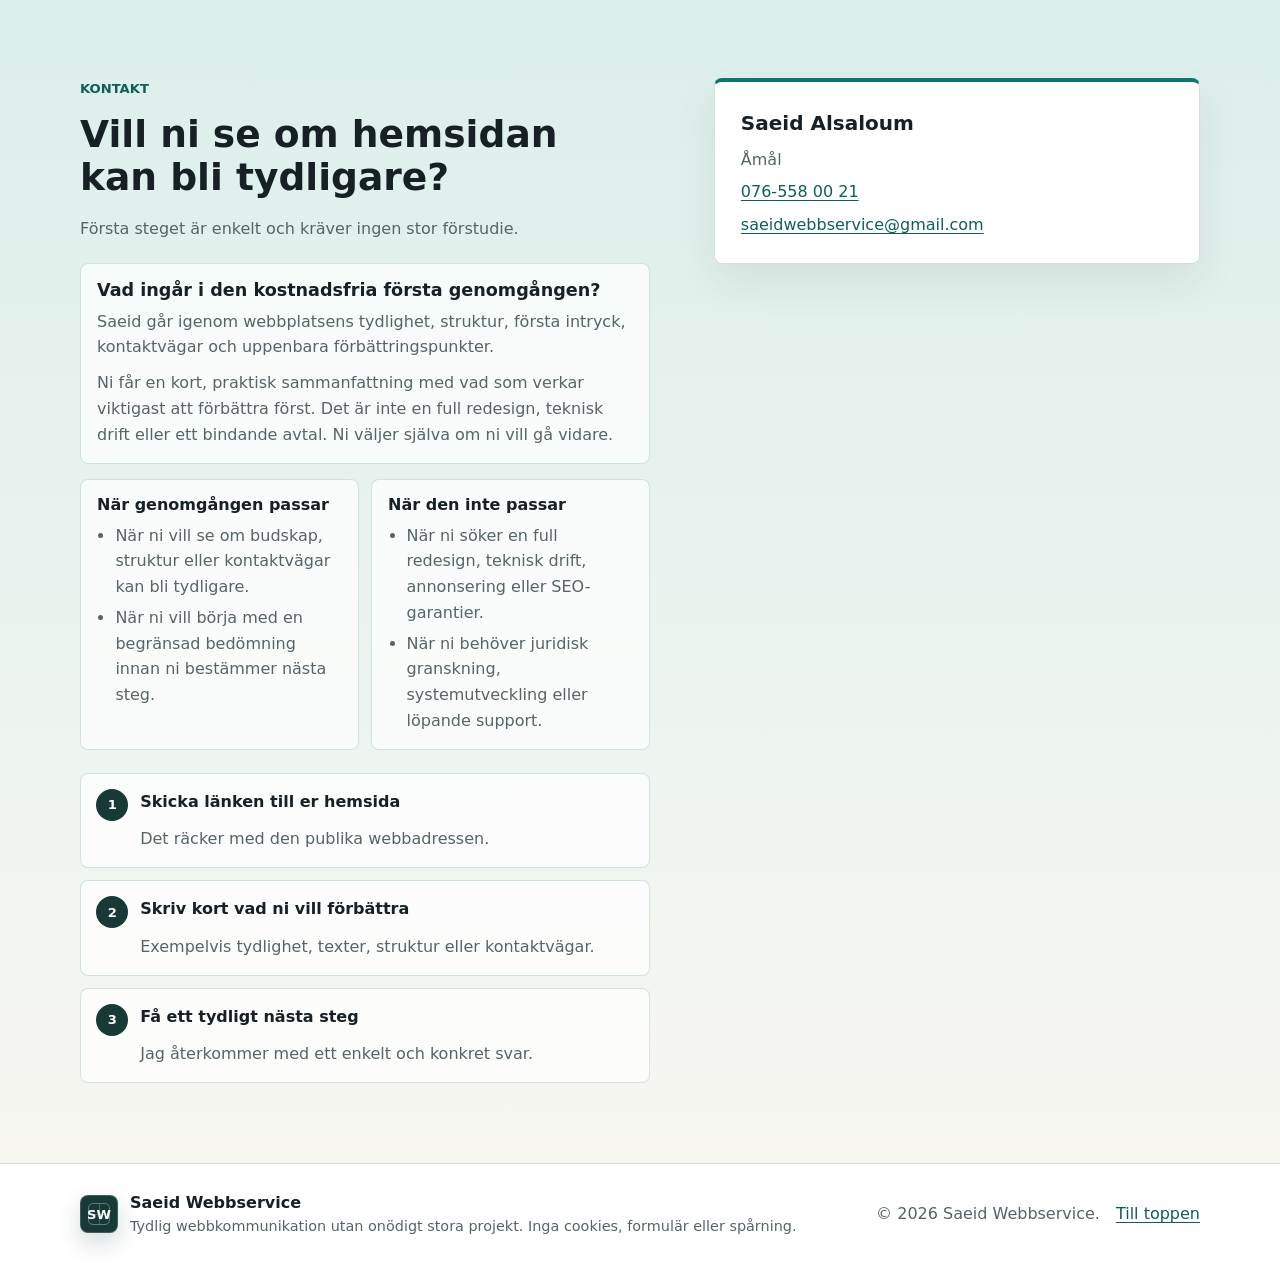
==== commit 52df5591: "Add premium before-after demo section" ====
--- a/index.html
+++ b/index.html
@@ -164,6 +164,114 @@
         </div>
       </section>
 
+      <section class="section demo-section" id="exempel" aria-labelledby="demo-title">
+        <div class="container">
+          <div class="demo-intro">
+            <div class="section-heading">
+              <p class="eyebrow">Illustrativt exempel</p>
+              <h2 id="demo-title">Exempel på hur en förbättring kan se ut.</h2>
+              <p>
+                Ett förenklat exempel som visar struktur och kommunikation, inte ett kundcase eller ett garanterat resultat.
+              </p>
+            </div>
+            <p class="demo-disclosure">Illustrativt exempel, inte ett kundcase.</p>
+          </div>
+
+          <div class="demo-comparison" aria-label="Förenklad före- och efterjämförelse">
+            <article class="demo-panel demo-panel-before" aria-labelledby="demo-before-title">
+              <header class="demo-panel-header">
+                <p class="demo-kicker">Före</p>
+                <h3 id="demo-before-title">Otydligare budskap</h3>
+              </header>
+
+              <div class="demo-browser" aria-label="Förenklad exempelsida före förbättring">
+                <div class="demo-window-bar" aria-hidden="true">
+                  <span></span>
+                  <span></span>
+                  <span></span>
+                </div>
+                <div class="demo-page demo-page-before">
+                  <p class="mock-eyebrow">Förenklad exempelsida</p>
+                  <strong class="mock-title">Vi hjälper kunder med flera saker</strong>
+                  <p>
+                    Information om tjänster, erfarenhet och kontakt finns på sidan. Läs mer om vad vi gör.
+                  </p>
+                  <div class="mock-lines" aria-hidden="true">
+                    <span></span>
+                    <span></span>
+                    <span></span>
+                  </div>
+                  <div class="mock-contact mock-contact-muted">
+                    <strong>Kontakt</strong>
+                    <span>Telefon och e-post ligger längre ned på sidan.</span>
+                  </div>
+                </div>
+              </div>
+
+              <ul class="demo-notes">
+                <li>Budskapet är brett och kräver mer tolkning.</li>
+                <li>Nästa steg syns, men först efter mer läsning.</li>
+              </ul>
+            </article>
+
+            <article class="demo-panel demo-panel-after" aria-labelledby="demo-after-title">
+              <header class="demo-panel-header">
+                <p class="demo-kicker">Efter</p>
+                <h3 id="demo-after-title">Tydligare budskap</h3>
+              </header>
+
+              <div class="demo-browser" aria-label="Förenklad exempelsida efter förbättring">
+                <div class="demo-window-bar" aria-hidden="true">
+                  <span></span>
+                  <span></span>
+                  <span></span>
+                </div>
+                <div class="demo-page demo-page-after">
+                  <p class="mock-eyebrow">Förenklad exempelsida</p>
+                  <strong class="mock-title">Tydlig hjälp med tjänst, område och nästa steg</strong>
+                  <p>
+                    Besökaren ser snabbare vad företaget gör, vem hjälpen passar för och hur kontakt tas.
+                  </p>
+                  <div class="mock-tag-row" aria-label="Tydligare informationsordning">
+                    <span>Tjänst</span>
+                    <span>Område</span>
+                    <span>Nästa steg</span>
+                  </div>
+                  <div class="mock-contact mock-contact-strong">
+                    <strong>Tydligare kontaktväg</strong>
+                    <span>Ring eller mejla för en kort första dialog.</span>
+                  </div>
+                </div>
+              </div>
+
+              <ul class="demo-notes demo-notes-after">
+                <li>Rubriken gör erbjudandet lättare att förstå direkt.</li>
+                <li>Kontaktvägen visas när intresset redan finns.</li>
+              </ul>
+            </article>
+          </div>
+
+          <ul class="demo-improvement-list" aria-label="Vad exemplet förbättrar">
+            <li>
+              <strong>Budskap</strong>
+              <span>Från allmänt till mer konkret.</span>
+            </li>
+            <li>
+              <strong>Struktur</strong>
+              <span>Viktig information får tydligare ordning.</span>
+            </li>
+            <li>
+              <strong>Förtroende</strong>
+              <span>Lugnare signaler utan överdrifter.</span>
+            </li>
+            <li>
+              <strong>Kontaktväg</strong>
+              <span>Nästa steg blir lättare att hitta.</span>
+            </li>
+          </ul>
+        </div>
+      </section>
+
       <section class="section outcome-section" id="skillnad">
         <div class="container">
           <div class="section-heading">
--- a/styles.css
+++ b/styles.css
@@ -679,6 +679,289 @@
   transform: rotate(42deg);
 }
 
+.demo-section {
+  border-block: 1px solid var(--line);
+  background: #fbfcf8;
+}
+
+.demo-intro {
+  display: flex;
+  align-items: flex-start;
+  justify-content: space-between;
+  gap: 1.5rem;
+  margin-bottom: 2.25rem;
+}
+
+.demo-intro .section-heading {
+  margin-bottom: 0;
+}
+
+.demo-disclosure {
+  width: fit-content;
+  max-width: 24rem;
+  margin: 0;
+  padding: 0.55rem 0.75rem;
+  border: 1px solid rgba(15, 118, 110, 0.2);
+  border-radius: 8px;
+  background: var(--accent-soft);
+  color: var(--accent-deep);
+  font-size: 0.9rem;
+  font-weight: 800;
+}
+
+.demo-comparison {
+  display: grid;
+  grid-template-columns: repeat(2, minmax(0, 1fr));
+  gap: 1rem;
+  align-items: stretch;
+}
+
+.demo-panel {
+  position: relative;
+  display: grid;
+  min-width: 0;
+  grid-template-rows: auto 1fr auto;
+  gap: 1rem;
+  padding: 1.1rem;
+  overflow: hidden;
+  border: 1px solid var(--line);
+  border-radius: 8px;
+  background: var(--surface);
+  box-shadow: var(--shadow-soft);
+}
+
+.demo-panel-after {
+  border-color: rgba(15, 118, 110, 0.28);
+  background:
+    linear-gradient(180deg, rgba(255, 255, 255, 0.98), rgba(248, 252, 250, 0.98)),
+    var(--surface);
+}
+
+.demo-panel-header {
+  display: grid;
+  min-width: 0;
+  gap: 0.45rem;
+}
+
+.demo-kicker {
+  display: inline-flex;
+  width: fit-content;
+  min-height: 2rem;
+  align-items: center;
+  margin: 0;
+  padding: 0.3rem 0.55rem;
+  border: 1px solid var(--line);
+  border-radius: 999px;
+  background: #f8f5ee;
+  color: var(--signal);
+  font-size: 0.78rem;
+  font-weight: 850;
+}
+
+.demo-panel-after .demo-kicker {
+  border-color: rgba(15, 118, 110, 0.22);
+  background: var(--accent-soft);
+  color: var(--accent-deep);
+}
+
+.demo-panel h3 {
+  margin-bottom: 0;
+  font-size: 1.12rem;
+}
+
+.demo-browser {
+  min-width: 0;
+  overflow: hidden;
+  border: 1px solid var(--line);
+  border-radius: 8px;
+  background: #fbfdfb;
+}
+
+.demo-window-bar {
+  display: flex;
+  gap: 0.35rem;
+  padding: 0.7rem;
+  border-bottom: 1px solid var(--line);
+  background: var(--surface-warm);
+}
+
+.demo-window-bar span {
+  width: 0.52rem;
+  height: 0.52rem;
+  border-radius: 50%;
+  background: var(--line-strong);
+}
+
+.demo-page {
+  display: grid;
+  min-height: 21rem;
+  min-width: 0;
+  gap: 0.85rem;
+  align-content: start;
+  padding: 1rem;
+}
+
+.mock-eyebrow {
+  margin: 0;
+  color: var(--signal);
+  font-size: 0.75rem;
+  font-weight: 850;
+  text-transform: uppercase;
+}
+
+.mock-title {
+  display: block;
+  color: var(--text);
+  font-size: 1.24rem;
+  font-weight: 850;
+  line-height: 1.18;
+}
+
+.demo-page p {
+  margin: 0;
+}
+
+.mock-lines {
+  display: grid;
+  gap: 0.5rem;
+  padding: 0.25rem 0;
+}
+
+.mock-lines span {
+  display: block;
+  width: 100%;
+  height: 0.62rem;
+  border-radius: 999px;
+  background: var(--line);
+}
+
+.mock-lines span:nth-child(2) {
+  width: 86%;
+}
+
+.mock-lines span:nth-child(3) {
+  width: 64%;
+}
+
+.mock-tag-row {
+  display: grid;
+  min-width: 0;
+  grid-template-columns: repeat(3, minmax(0, 1fr));
+  gap: 0.5rem;
+}
+
+.mock-tag-row span {
+  display: inline-flex;
+  min-width: 0;
+  min-height: 2.3rem;
+  align-items: center;
+  justify-content: center;
+  padding: 0.35rem;
+  border: 1px solid rgba(15, 118, 110, 0.18);
+  border-radius: 7px;
+  background: var(--surface);
+  color: var(--accent-deep);
+  font-size: 0.78rem;
+  font-weight: 800;
+  overflow-wrap: anywhere;
+  text-align: center;
+}
+
+.mock-contact {
+  display: grid;
+  min-width: 0;
+  gap: 0.25rem;
+  padding: 0.85rem;
+  border: 1px solid var(--line);
+  border-radius: 8px;
+  background: var(--surface);
+}
+
+.mock-contact span {
+  color: var(--muted);
+}
+
+.mock-contact-muted {
+  background: #f7f3ea;
+}
+
+.mock-contact-strong {
+  border-color: rgba(15, 118, 110, 0.32);
+  background: var(--accent-soft);
+  box-shadow: inset 0 0 0 1px rgba(15, 118, 110, 0.08);
+  transition:
+    border-color 180ms ease,
+    box-shadow 180ms ease,
+    transform 180ms ease;
+}
+
+.demo-panel-after:hover .mock-contact-strong {
+  border-color: rgba(15, 118, 110, 0.48);
+  box-shadow:
+    inset 0 0 0 1px rgba(15, 118, 110, 0.12),
+    0 10px 22px rgba(15, 95, 89, 0.1);
+  transform: translateY(-1px);
+}
+
+.demo-notes {
+  display: grid;
+  min-width: 0;
+  gap: 0.55rem;
+  margin: 0;
+  padding: 0;
+  color: var(--muted);
+  list-style: none;
+}
+
+.demo-notes li {
+  display: grid;
+  min-width: 0;
+  grid-template-columns: 0.55rem 1fr;
+  gap: 0.55rem;
+  align-items: start;
+}
+
+.demo-notes li::before {
+  width: 0.42rem;
+  height: 0.42rem;
+  margin-top: 0.58rem;
+  border-radius: 2px;
+  background: var(--signal);
+  content: "";
+}
+
+.demo-notes-after li::before {
+  background: var(--accent);
+}
+
+.demo-improvement-list {
+  display: grid;
+  grid-template-columns: repeat(4, minmax(0, 1fr));
+  gap: 0.75rem;
+  margin: 1rem 0 0;
+  padding: 0;
+  list-style: none;
+}
+
+.demo-improvement-list li {
+  min-width: 0;
+  padding: 0.9rem;
+  border: 1px solid var(--line);
+  border-top: 3px solid var(--accent);
+  border-radius: 8px;
+  background: rgba(255, 255, 255, 0.72);
+}
+
+.demo-improvement-list strong,
+.demo-improvement-list span {
+  display: block;
+}
+
+.demo-improvement-list span {
+  margin-top: 0.25rem;
+  color: var(--muted);
+}
+
 .outcome-section {
   background: var(--surface);
 }
@@ -967,9 +1250,17 @@
   *::after {
     transition-duration: 0.01ms !important;
   }
+
+  .demo-panel-after:hover .mock-contact-strong {
+    transform: none;
+  }
 }
 
 @media print {
+  @page {
+    margin: 12mm;
+  }
+
   html {
     scroll-padding-top: 0;
     font-size: 11pt;
@@ -979,6 +1270,12 @@
     background: #fff !important;
     color: #111;
     font-size: 11pt;
+  }
+
+  p,
+  li {
+    orphans: 3;
+    widows: 3;
   }
 
   .skip-link,
@@ -994,11 +1291,12 @@
   }
 
   .section {
-    padding: 0.85rem 0;
+    padding: 0.65rem 0;
   }
 
   .hero,
   .muted,
+  .demo-section,
   .outcome-section,
   .reassurance-section,
   .contact-section {
@@ -1010,22 +1308,50 @@
   .two-column,
   .contact-grid,
   .cards,
+  .demo-comparison,
+  .demo-improvement-list,
   .outcome-grid {
     display: block;
   }
 
+  h1,
+  h2,
+  h3,
+  .eyebrow {
+    break-after: avoid;
+    page-break-after: avoid;
+  }
+
   h1 {
     max-width: 100%;
-    margin-bottom: 0.55rem;
+    margin-bottom: 0.45rem;
     font-size: 24pt;
   }
 
   h2 {
+    margin-bottom: 0.45rem;
     font-size: 18pt;
   }
 
   h3 {
+    margin-bottom: 0.35rem;
     font-size: 13pt;
+  }
+
+  p {
+    margin-bottom: 0.45rem;
+  }
+
+  .eyebrow {
+    margin-bottom: 0.3rem;
+  }
+
+  .section-heading {
+    margin-bottom: 0.75rem;
+  }
+
+  .section-heading p:last-child {
+    margin-bottom: 0;
   }
 
   p,
@@ -1044,7 +1370,34 @@
     color: #111;
   }
 
+  .section-heading,
+  .demo-intro,
+  .demo-comparison,
+  .two-column > div:first-child,
+  .cards,
+  .demo-panel,
+  .demo-improvement-list li,
+  .outcome-grid,
+  .steps,
+  .method-list,
+  .trust-note,
+  .scope-note,
+  .contact-steps,
+  .contact-card {
+    break-inside: avoid;
+    page-break-inside: avoid;
+  }
+
+  .contact-section .contact-grid > div:first-child > p:first-of-type {
+    break-after: avoid;
+    page-break-after: avoid;
+  }
+
   .hero-panel,
+  .demo-panel,
+  .demo-browser,
+  .demo-improvement-list li,
+  .mock-contact,
   .contact-card,
   .card,
   .outcome-card,
@@ -1061,6 +1414,25 @@
   }
 
   .hero-panel,
+  .demo-panel,
+  .demo-browser,
+  .demo-improvement-list li,
+  .mock-contact,
+  .contact-card,
+  .card,
+  .outcome-card,
+  .steps li,
+  .method-list li,
+  .trust-note,
+  .scope-note article,
+  .contact-steps li {
+    padding: 0.72rem 0.8rem;
+  }
+
+  .hero-panel,
+  .demo-panel,
+  .demo-browser,
+  .demo-improvement-list li,
   .card,
   .outcome-card,
   .steps li,
@@ -1111,9 +1483,64 @@
     display: none;
   }
 
+  .card h3 {
+    margin-top: 0.55rem;
+  }
+
+  .demo-intro,
+  .demo-improvement-list {
+    margin-bottom: 0.65rem;
+  }
+
+  .demo-disclosure {
+    max-width: 100%;
+    padding: 0;
+    border: 0;
+    background: transparent !important;
+    color: #111;
+  }
+
+  .demo-window-bar,
+  .mock-lines {
+    display: none !important;
+  }
+
+  .demo-page {
+    min-height: 0;
+    padding: 0;
+  }
+
+  .outcome-card > span {
+    margin-bottom: 0.45rem;
+  }
+
+  .method-list,
+  .contact-steps {
+    margin-top: 0.65rem;
+  }
+
+  .trust-note {
+    margin-top: 0.75rem;
+  }
+
+  .scope-note {
+    gap: 0.5rem;
+    margin-top: 0.55rem;
+  }
+
+  .site-footer {
+    break-before: avoid;
+    page-break-before: avoid;
+    padding: 0.45rem 0 0;
+  }
+
   .footer-inner,
   .footer-brand {
     display: block;
+  }
+
+  .footer-mark {
+    display: none !important;
   }
 
   .footer-inner > a {
@@ -1174,9 +1601,23 @@
   .two-column,
   .contact-grid,
   .cards,
+  .demo-comparison,
+  .demo-improvement-list,
   .scope-note,
   .outcome-grid {
     grid-template-columns: 1fr;
+  }
+
+  .demo-intro {
+    display: grid;
+  }
+
+  .demo-disclosure {
+    max-width: 100%;
+  }
+
+  .demo-page {
+    min-height: 0;
   }
 
   .section {
@@ -1219,6 +1660,44 @@
     max-width: 100%;
     font-size: clamp(1.72rem, 8vw, 2.65rem);
   }
+
+  .demo-intro {
+    gap: 0.85rem;
+    margin-bottom: 1.35rem;
+  }
+
+  .demo-comparison {
+    gap: 0.85rem;
+  }
+
+  .demo-panel {
+    gap: 0.75rem;
+  }
+
+  .demo-page {
+    gap: 0.65rem;
+  }
+
+  .mock-contact {
+    padding: 0.7rem;
+  }
+
+  .mock-title {
+    font-size: 1.12rem;
+  }
+
+  .demo-notes {
+    display: none;
+  }
+
+  .demo-improvement-list {
+    grid-template-columns: repeat(2, minmax(0, 1fr));
+    gap: 0.55rem;
+  }
+
+  .demo-improvement-list li {
+    padding: 0.75rem;
+  }
 }
 
 @media (max-width: 420px) {
@@ -1265,6 +1744,27 @@
   .audit-pill-row span,
   .audit-journey span {
     font-size: 0.72rem;
+  }
+
+  .demo-panel {
+    padding: 0.75rem;
+  }
+
+  .demo-page {
+    padding: 0.75rem;
+  }
+
+  .mock-tag-row {
+    grid-template-columns: repeat(3, minmax(0, 1fr));
+    gap: 0.35rem;
+  }
+
+  .mock-tag-row span {
+    font-size: 0.72rem;
+  }
+
+  .mock-lines {
+    display: none;
   }
 
   .contact-steps li {
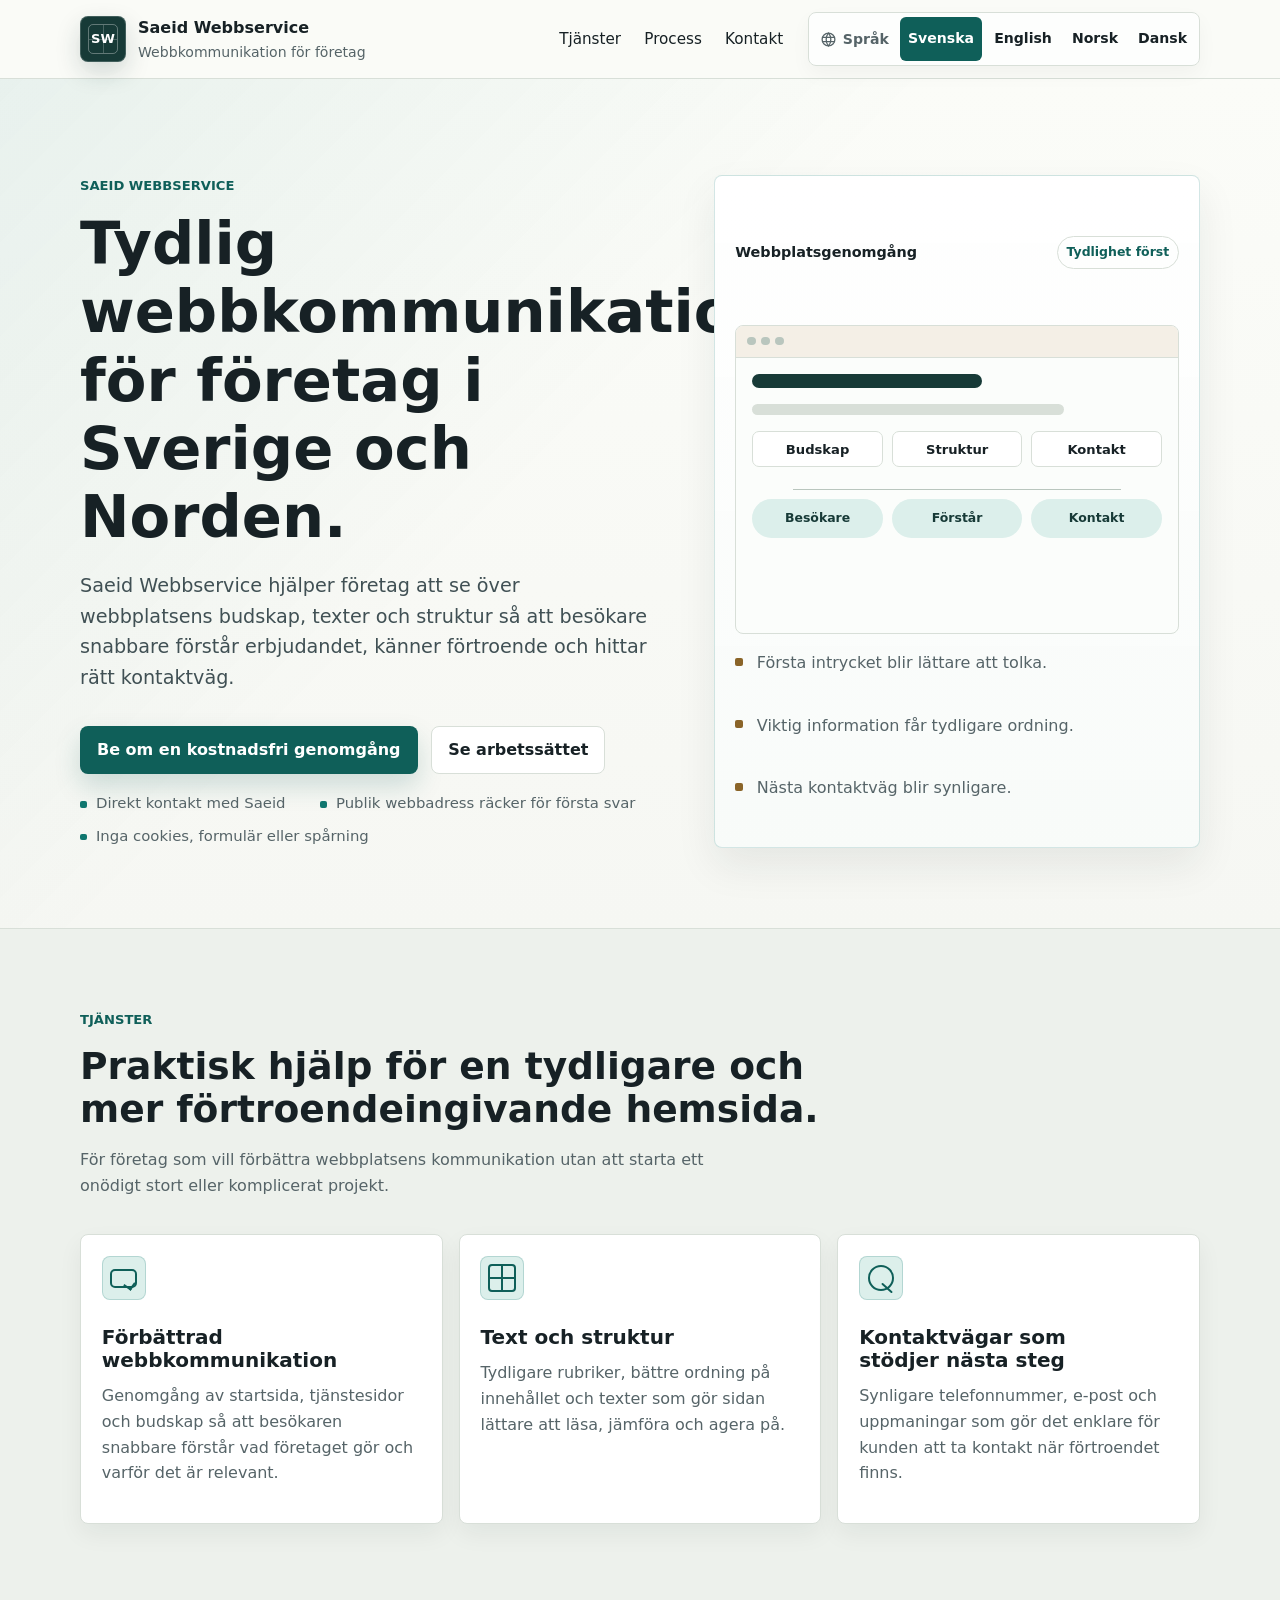
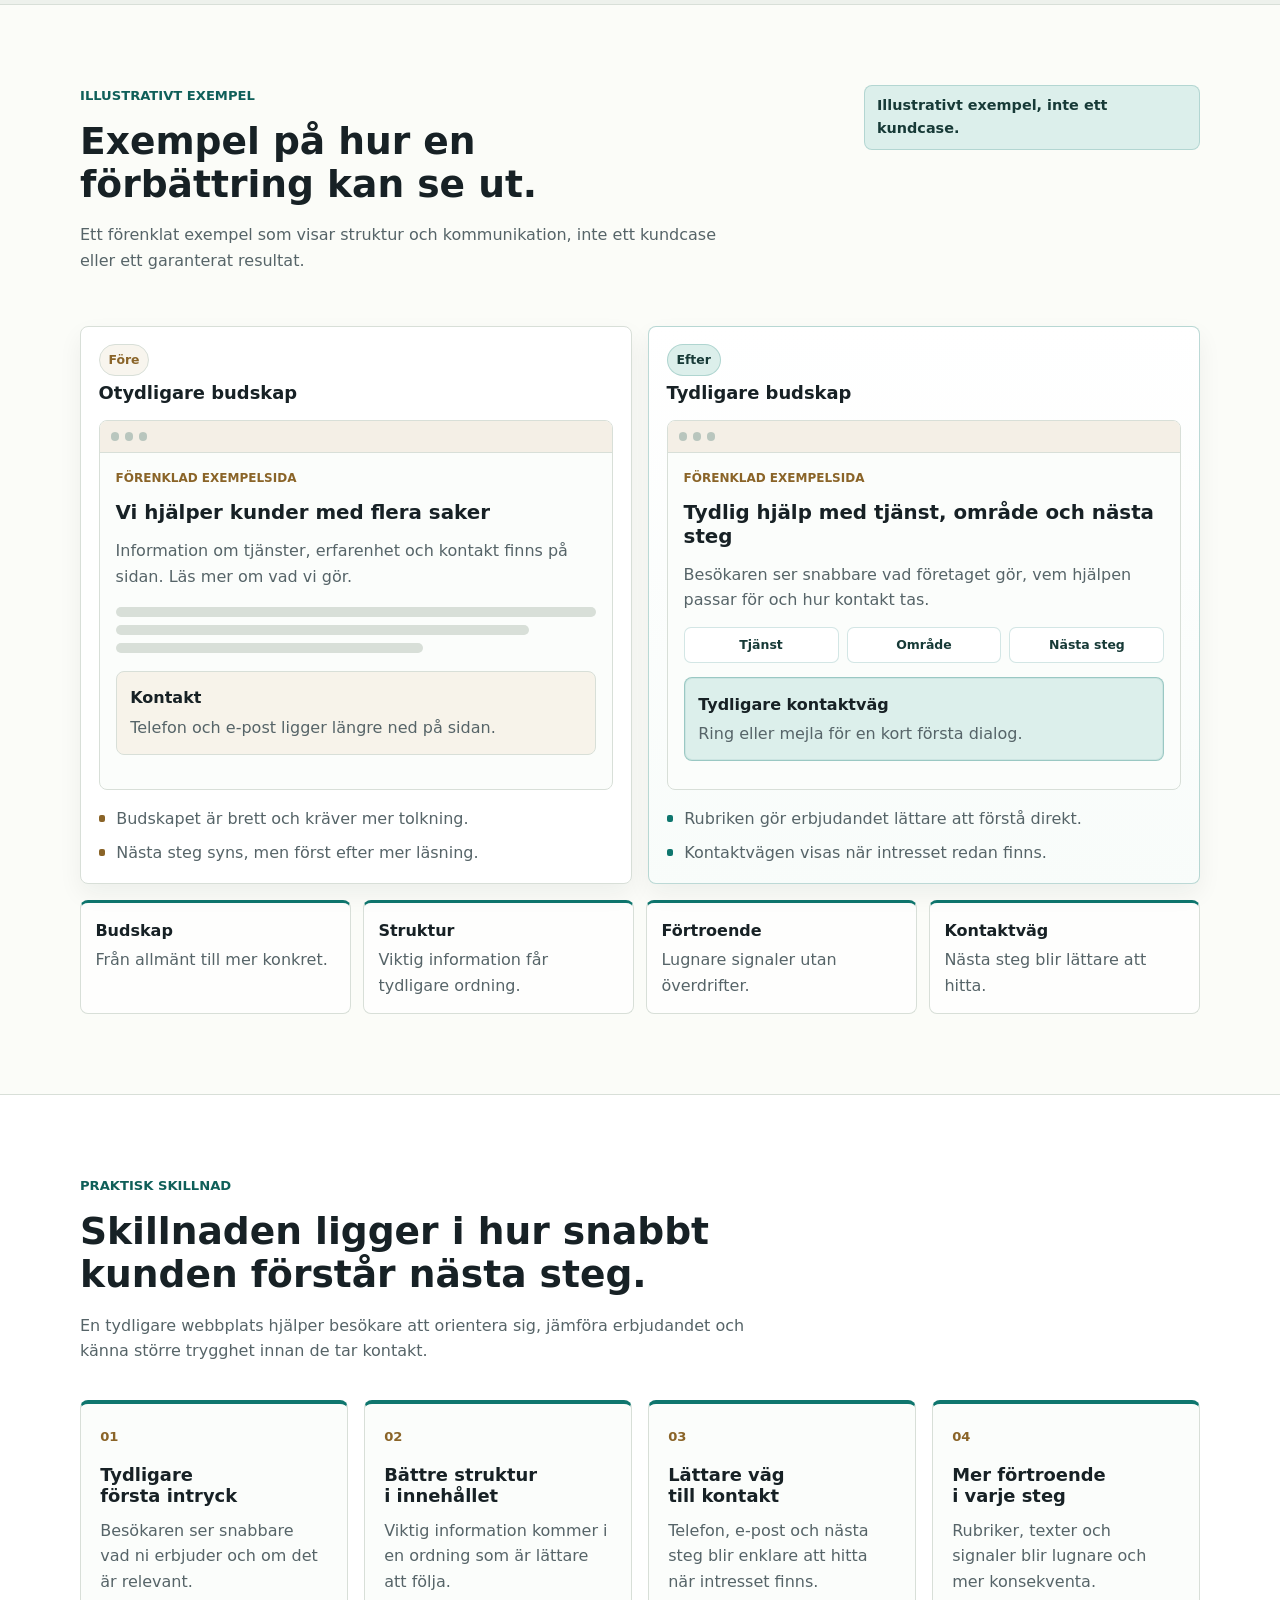
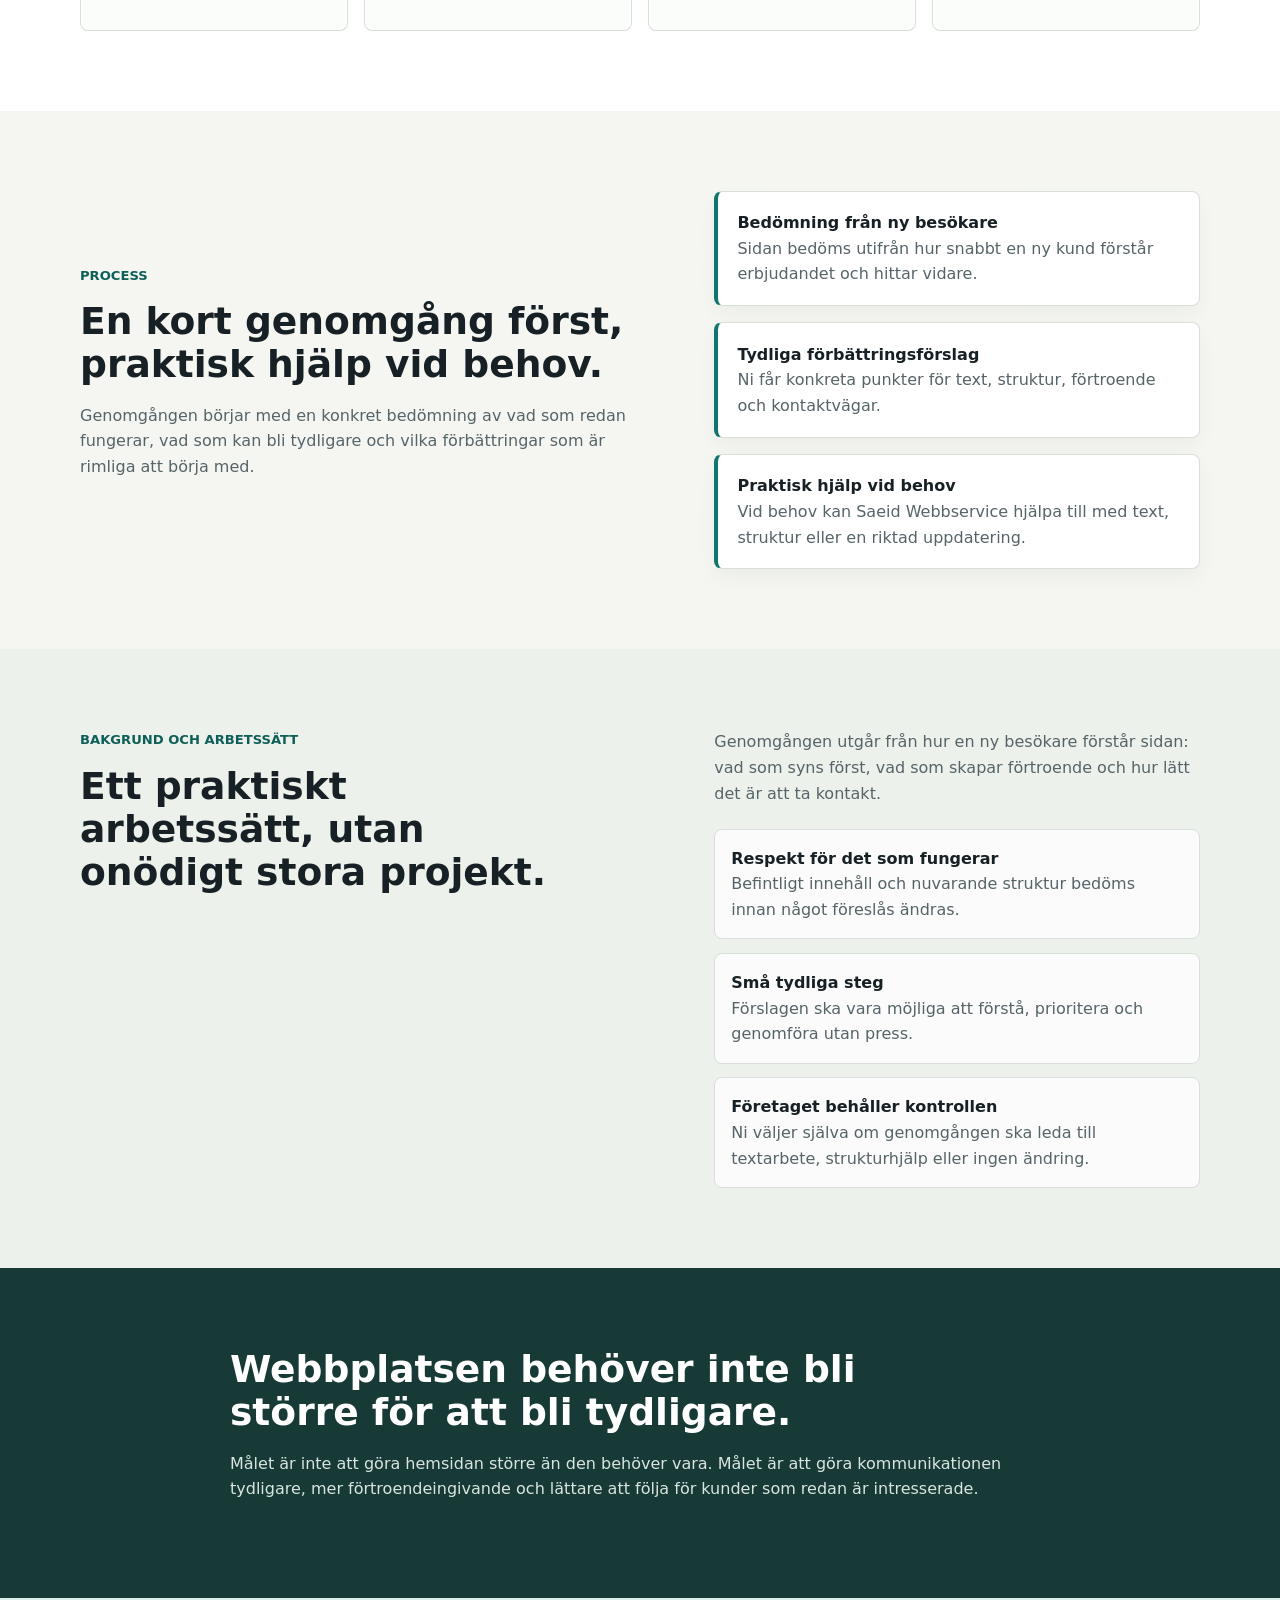
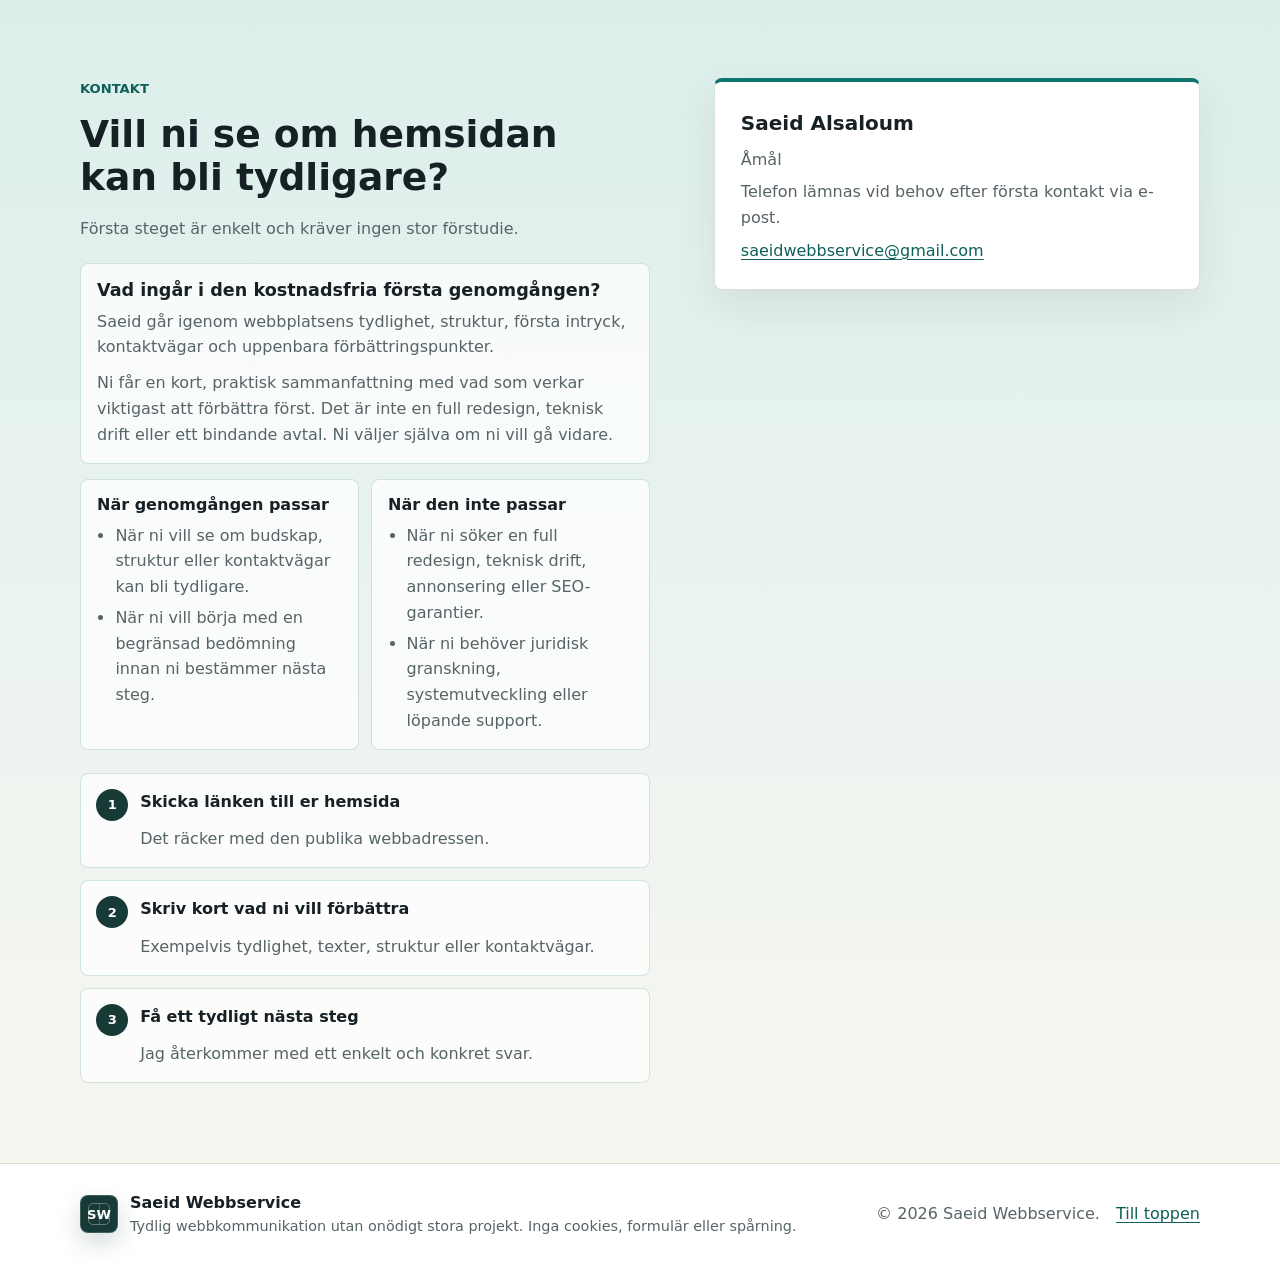
==== commit d9a0eaf4: "Reduce public phone exposure on website" ====
--- a/index.html
+++ b/index.html
@@ -426,7 +426,7 @@
           <address class="contact-card" aria-label="Kontaktuppgifter">
             <strong>Saeid Alsaloum</strong>
             <span>Åmål</span>
-            <a href="tel:+46765580021">076-558 00 21</a>
+            <span>Telefon lämnas vid behov efter första kontakt via e-post.</span>
             <a href="mailto:saeidwebbservice@gmail.com">saeidwebbservice@gmail.com</a>
           </address>
         </div>
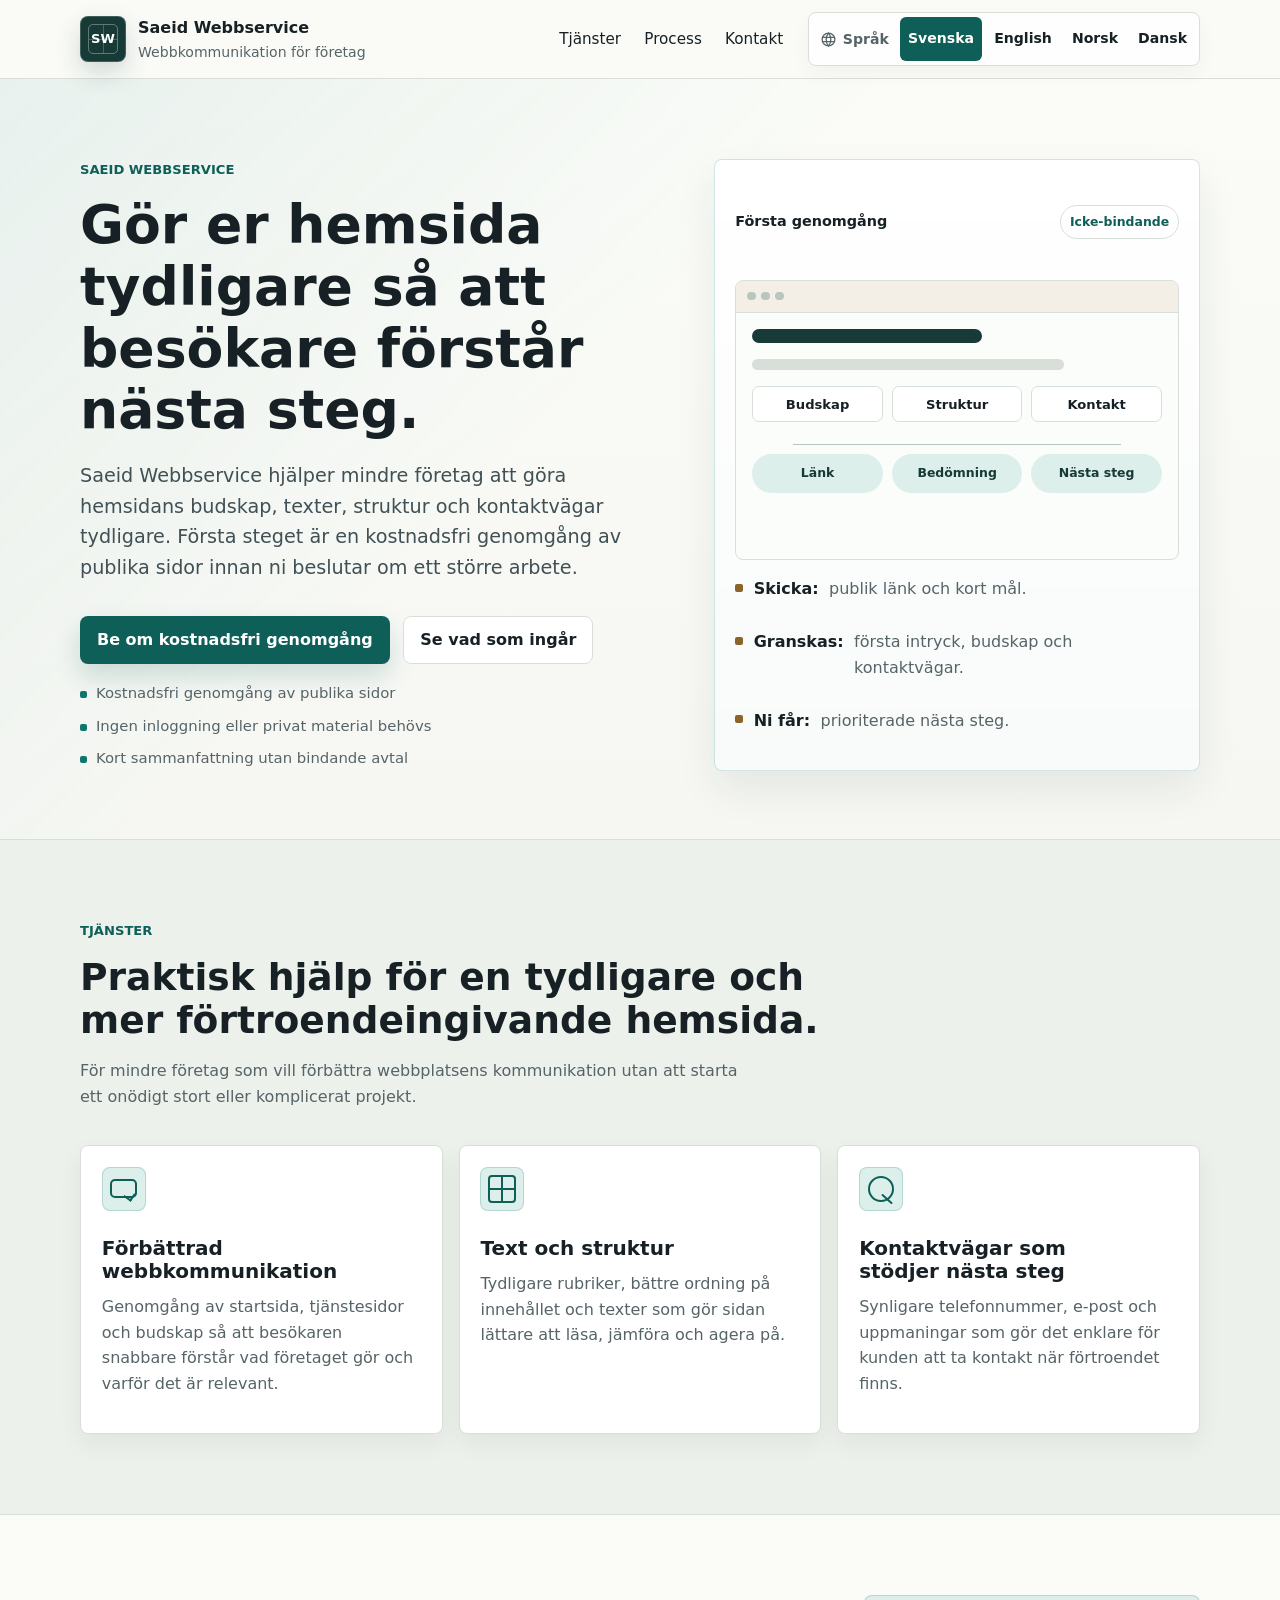
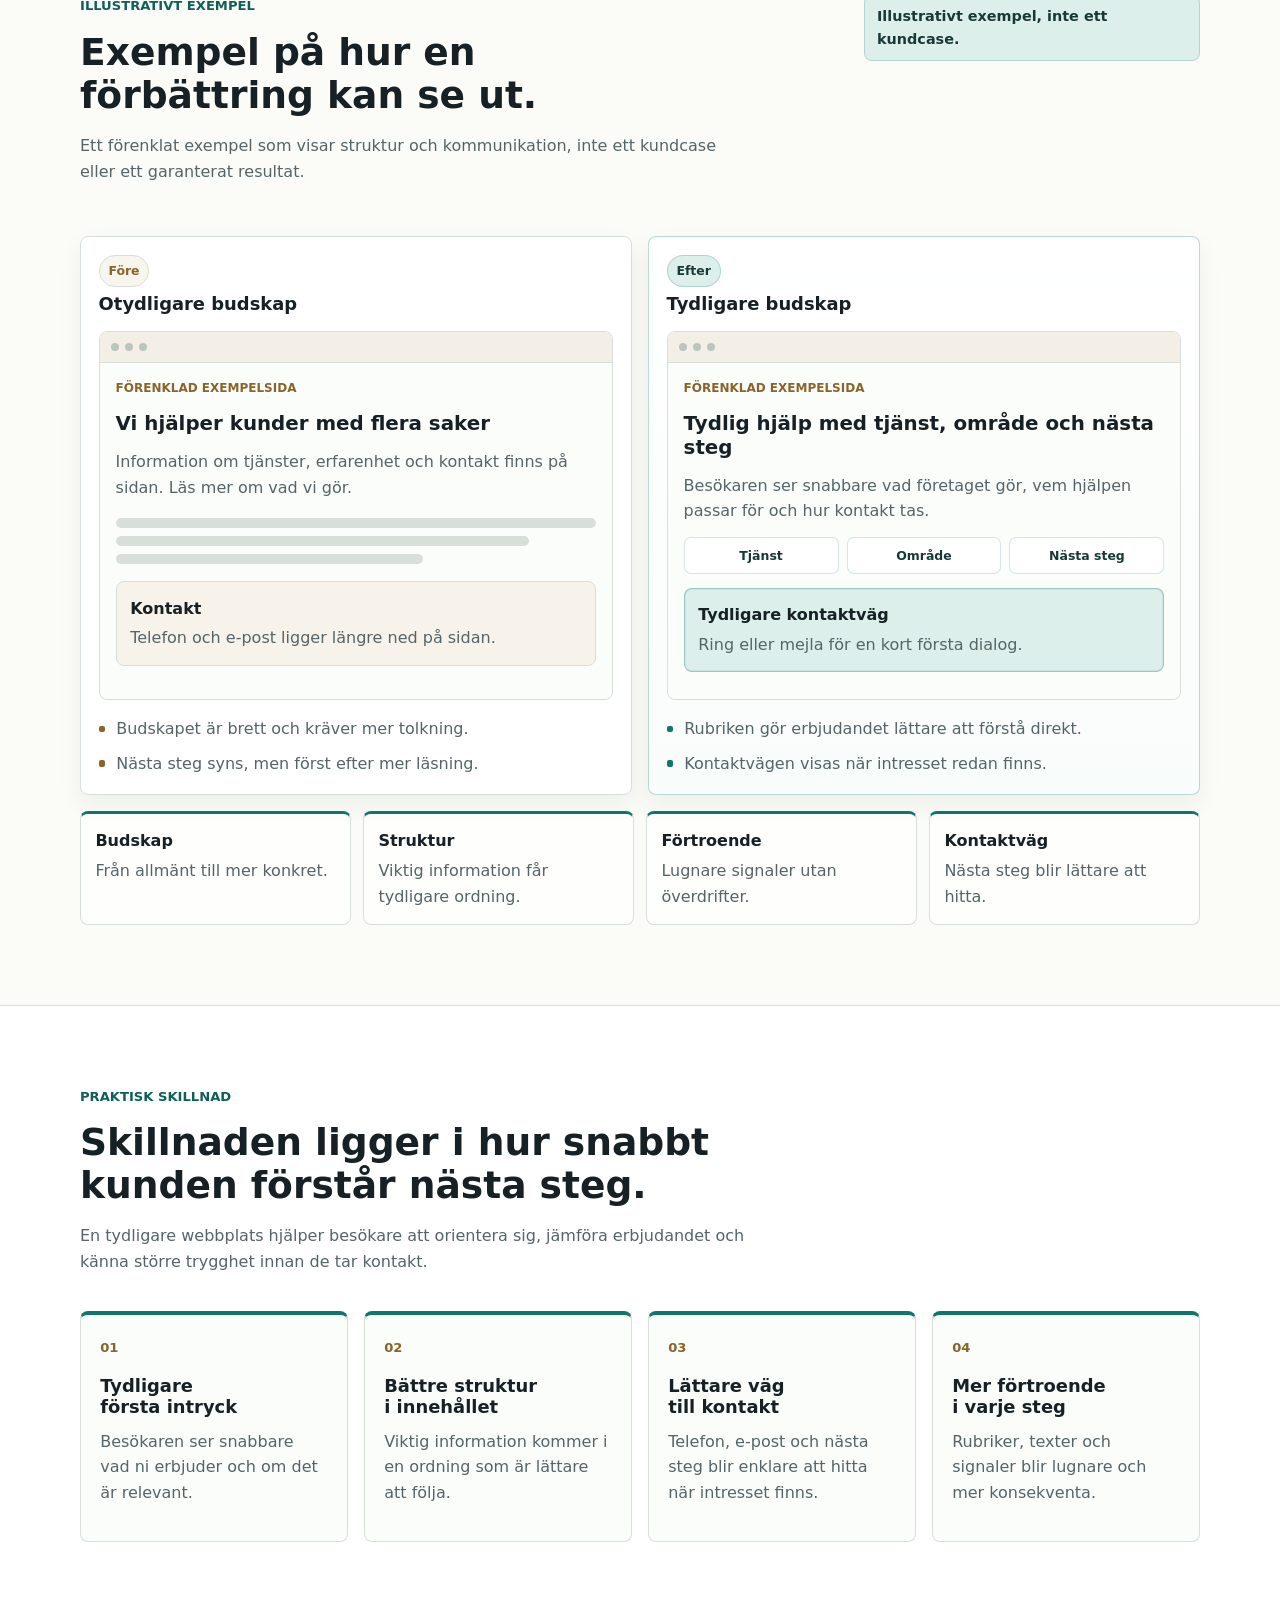
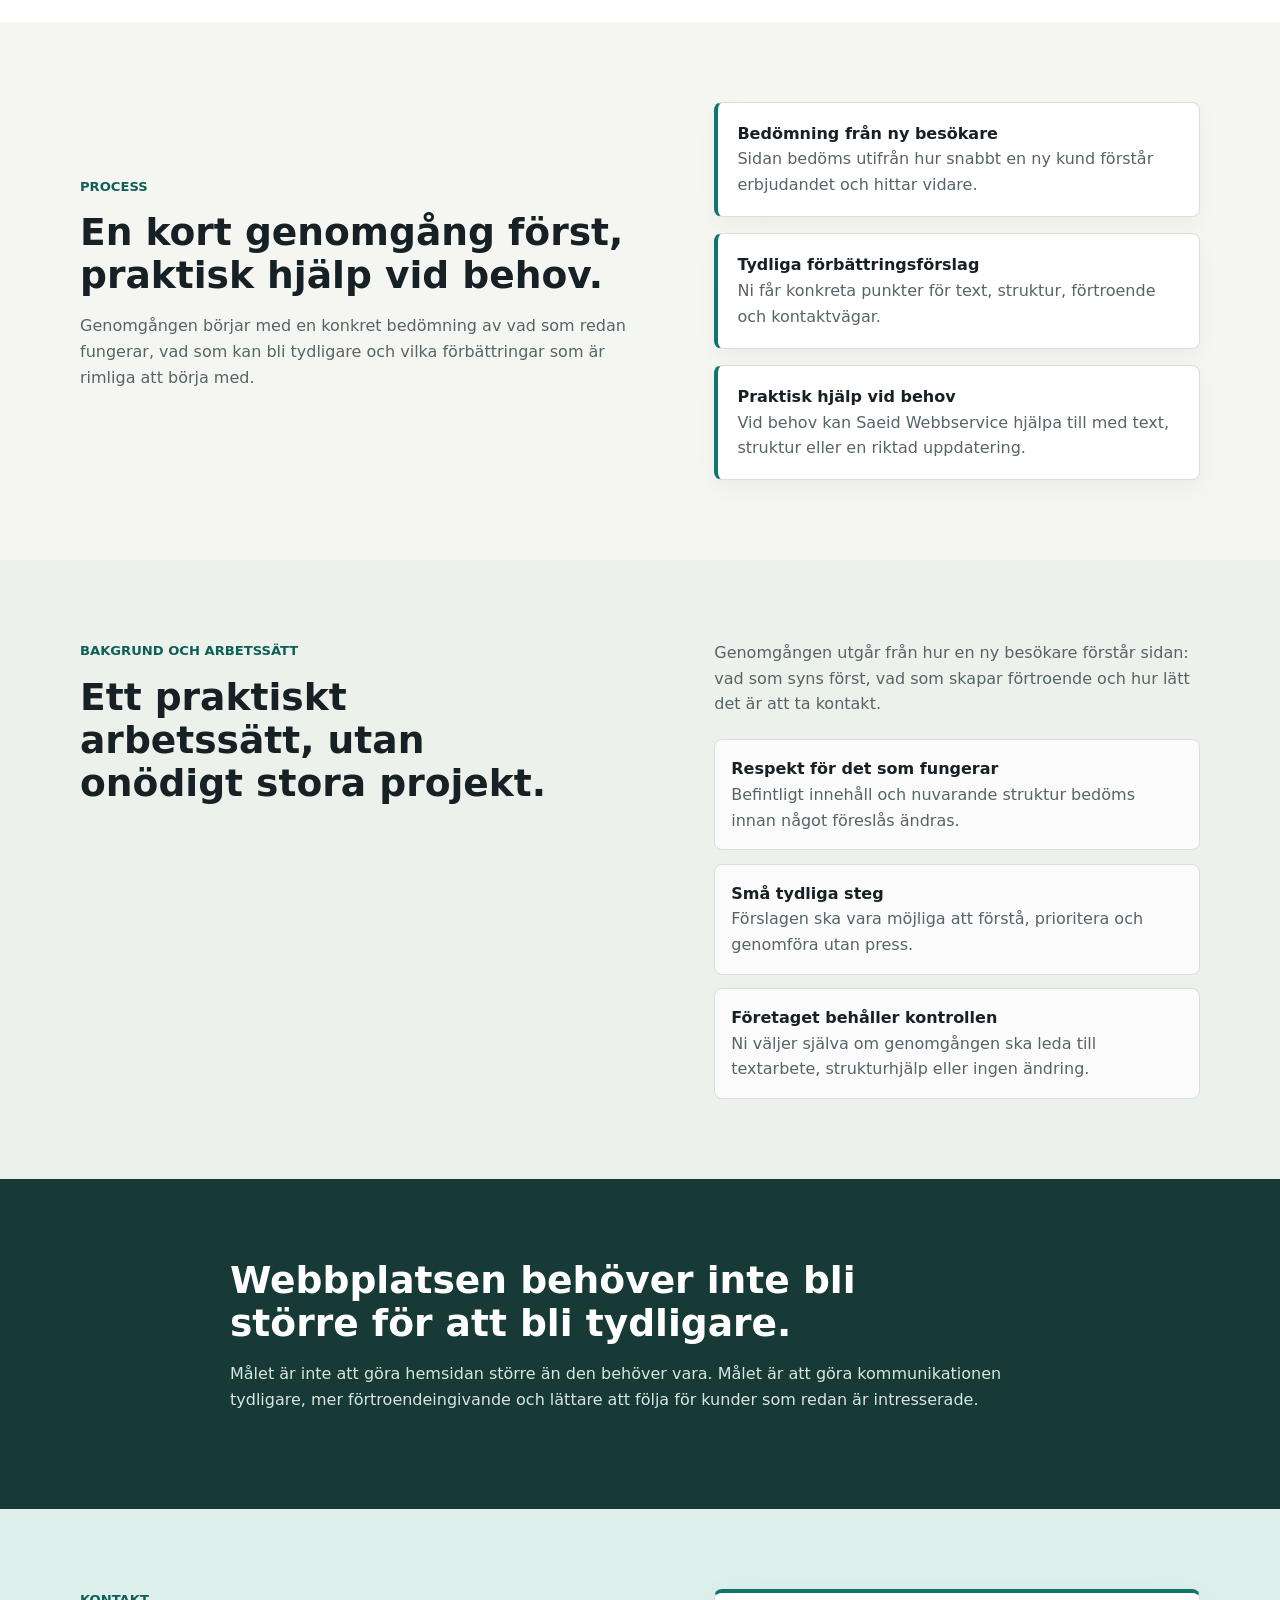
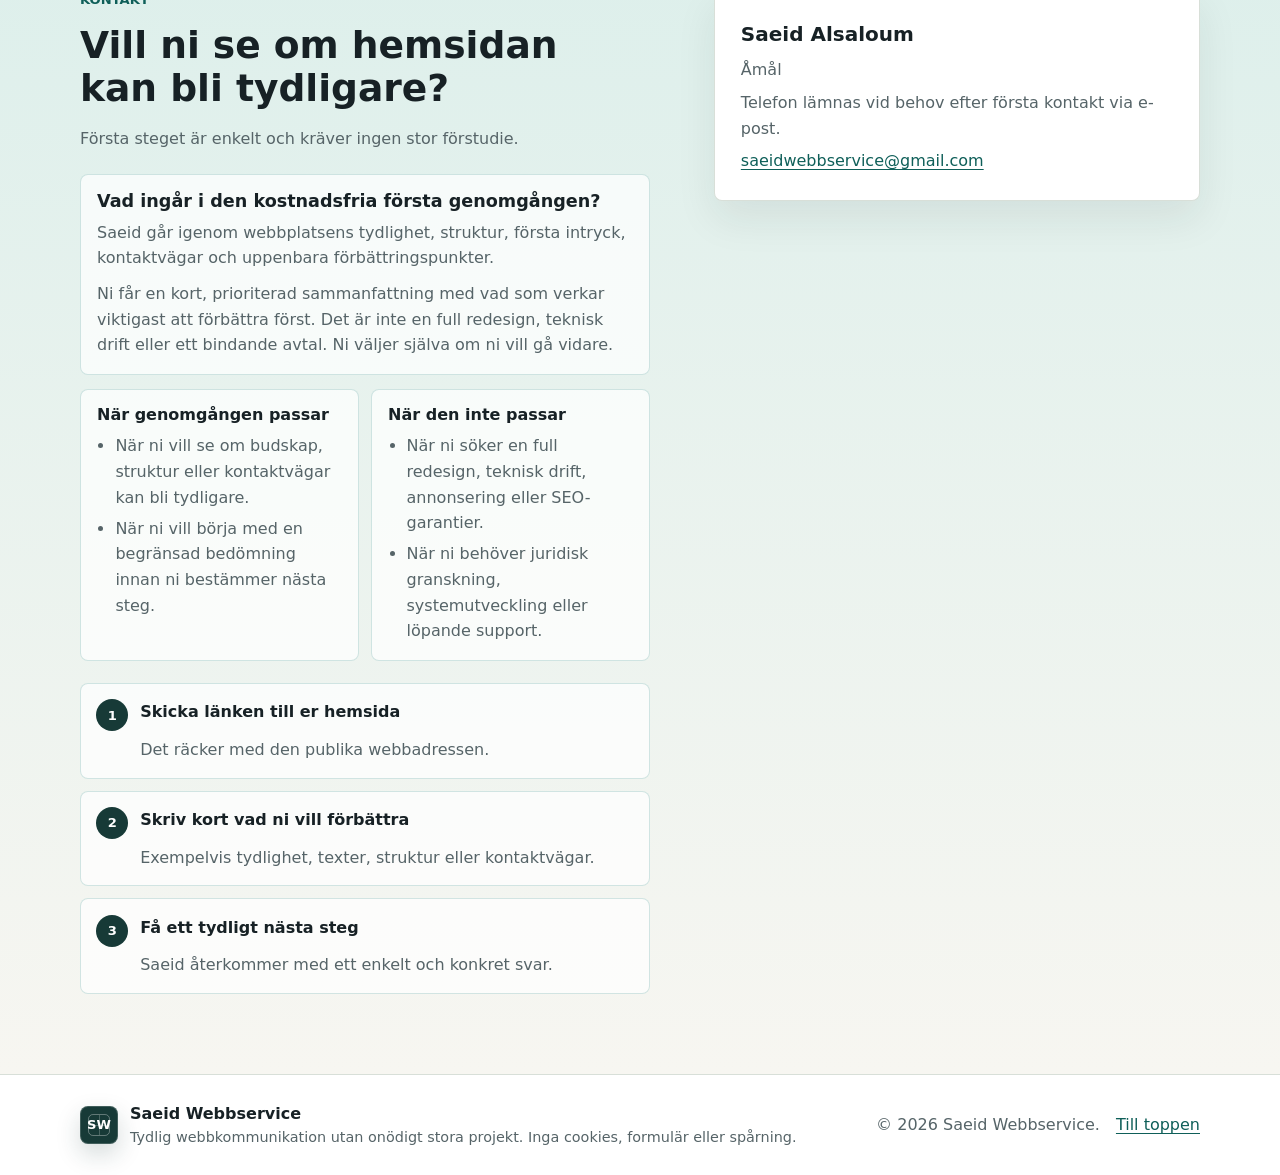
==== commit 9fd2e73f: "Improve website clarity, trust signals, and mobile UX" ====
--- a/index.html
+++ b/index.html
@@ -5,17 +5,17 @@
     <meta name="viewport" content="width=device-width, initial-scale=1">
     <meta
       name="description"
-      content="Saeid Webbservice hjälper företag i Sverige och Norden att förbättra webbplatsens budskap, struktur, texter, förtroende och kontaktvägar."
+      content="Saeid Webbservice hjälper mindre företag i Sverige och Norden att göra hemsidans budskap, struktur, texter och kontaktvägar tydligare."
     >
     <meta property="og:type" content="website">
     <meta property="og:site_name" content="Saeid Webbservice">
     <meta
       property="og:title"
-      content="Tydlig webbkommunikation för företag i Sverige och Norden"
+      content="Tydligare hemsidor för företag i Sverige och Norden"
     >
     <meta
       property="og:description"
-      content="Praktisk hjälp med tydligare webbkommunikation, bättre innehållsstruktur och enklare kontaktvägar."
+      content="Kostnadsfri första genomgång av publika sidor, med praktiska förslag för tydligare budskap, struktur och kontaktvägar."
     >
     <meta name="twitter:card" content="summary">
     <meta property="og:url" content="https://saeidalsaloum.github.io/saeid-webbservice/">
@@ -25,7 +25,7 @@
     <link rel="alternate" hreflang="nb" href="https://saeidalsaloum.github.io/saeid-webbservice/no/">
     <link rel="alternate" hreflang="da" href="https://saeidalsaloum.github.io/saeid-webbservice/da/">
     <link rel="alternate" hreflang="x-default" href="https://saeidalsaloum.github.io/saeid-webbservice/">
-    <title>Saeid Webbservice | Tydlig webbkommunikation för företag i Sverige och Norden</title>
+    <title>Saeid Webbservice | Tydligare hemsidor för företag i Sverige och Norden</title>
     <link rel="stylesheet" href="styles.css">
   </head>
   <body>
@@ -76,25 +76,25 @@
         <div class="container hero-grid">
           <div class="hero-copy">
             <p class="eyebrow">Saeid Webbservice</p>
-            <h1>Tydlig webbkommunikation för företag i Sverige och Norden.</h1>
+            <h1>Gör er hemsida tydligare så att besökare förstår nästa steg.</h1>
             <p class="lead">
-              Saeid Webbservice hjälper företag att se över webbplatsens budskap, texter och struktur så att besökare snabbare förstår erbjudandet, känner förtroende och hittar rätt kontaktväg.
+              Saeid Webbservice hjälper mindre företag att göra hemsidans budskap, texter, struktur och kontaktvägar tydligare. Första steget är en kostnadsfri genomgång av publika sidor innan ni beslutar om ett större arbete.
             </p>
             <div class="hero-actions">
-              <a class="button primary" href="mailto:saeidwebbservice@gmail.com">Be om en kostnadsfri genomgång</a>
-              <a class="button secondary" href="#process">Se arbetssättet</a>
+              <a class="button primary" href="mailto:saeidwebbservice@gmail.com">Be om kostnadsfri genomgång</a>
+              <a class="button secondary" href="#kontakt">Se vad som ingår</a>
             </div>
             <ul class="trust-signals" aria-label="Praktiska förtroendesignaler">
-              <li>Direkt kontakt med Saeid</li>
-              <li>Publik webbadress räcker för första svar</li>
-              <li>Inga cookies, formulär eller spårning</li>
+              <li>Kostnadsfri genomgång av publika sidor</li>
+              <li>Ingen inloggning eller privat material behövs</li>
+              <li>Kort sammanfattning utan bindande avtal</li>
             </ul>
           </div>
 
           <aside class="hero-panel audit-visual" aria-label="Översikt av webbplatsgenomgång">
             <div class="audit-topline">
-              <span>Webbplatsgenomgång</span>
-              <span>Tydlighet först</span>
+              <span>Första genomgång</span>
+              <span>Icke-bindande</span>
             </div>
             <div class="audit-window">
               <div class="window-bar" aria-hidden="true">
@@ -111,16 +111,16 @@
                   <span>Kontakt</span>
                 </div>
                 <div class="audit-journey">
-                  <span>Besökare</span>
-                  <span>Förstår</span>
-                  <span>Kontakt</span>
+                  <span>Länk</span>
+                  <span>Bedömning</span>
+                  <span>Nästa steg</span>
                 </div>
               </div>
             </div>
             <ul class="audit-list">
-              <li>Första intrycket blir lättare att tolka.</li>
-              <li>Viktig information får tydligare ordning.</li>
-              <li>Nästa kontaktväg blir synligare.</li>
+              <li><strong>Skicka:</strong> publik länk och kort mål.</li>
+              <li><strong>Granskas:</strong> första intryck, budskap och kontaktvägar.</li>
+              <li><strong>Ni får:</strong> prioriterade nästa steg.</li>
             </ul>
           </aside>
         </div>
@@ -132,7 +132,7 @@
             <p class="eyebrow">Tjänster</p>
             <h2>Praktisk hjälp för en tydligare och mer förtroendeingivande hemsida.</h2>
             <p>
-              För företag som vill förbättra webbplatsens kommunikation utan att starta ett onödigt stort eller komplicerat projekt.
+              För mindre företag som vill förbättra webbplatsens kommunikation utan att starta ett onödigt stort eller komplicerat projekt.
             </p>
           </div>
 
@@ -388,7 +388,7 @@
                 Saeid går igenom webbplatsens tydlighet, struktur, första intryck, kontaktvägar och uppenbara förbättringspunkter.
               </p>
               <p>
-                Ni får en kort, praktisk sammanfattning med vad som verkar viktigast att förbättra först. Det är inte en full redesign, teknisk drift eller ett bindande avtal. Ni väljer själva om ni vill gå vidare.
+                Ni får en kort, prioriterad sammanfattning med vad som verkar viktigast att förbättra först. Det är inte en full redesign, teknisk drift eller ett bindande avtal. Ni väljer själva om ni vill gå vidare.
               </p>
             </div>
             <div class="scope-note" aria-label="När tjänsten passar och inte passar">
@@ -418,7 +418,7 @@
               </li>
               <li>
                 <strong>Få ett tydligt nästa steg</strong>
-                <span>Jag återkommer med ett enkelt och konkret svar.</span>
+                <span>Saeid återkommer med ett enkelt och konkret svar.</span>
               </li>
             </ol>
           </div>
--- a/styles.css
+++ b/styles.css
@@ -76,8 +76,8 @@
 }
 
 h1 {
-  max-width: 18ch;
-  font-size: 3.7rem;
+  max-width: 20ch;
+  font-size: 3.35rem;
   margin-bottom: 1.25rem;
   hyphens: none;
   overflow-wrap: normal;
@@ -292,7 +292,7 @@
 
 .hero {
   position: relative;
-  padding-top: 6rem;
+  padding: 5rem 0 4.25rem;
   border-bottom: 1px solid var(--line);
   background:
     linear-gradient(135deg, rgba(15, 118, 110, 0.08) 0%, rgba(15, 118, 110, 0) 44%),
@@ -569,20 +569,24 @@
 }
 
 .audit-list li {
-  display: grid;
-  grid-template-columns: 0.7rem 1fr;
+  display: flex;
   gap: 0.65rem;
   align-items: start;
   color: var(--muted);
 }
 
 .audit-list li::before {
+  flex: 0 0 auto;
   width: 0.5rem;
   height: 0.5rem;
   margin-top: 0.48rem;
   border-radius: 2px;
   background: var(--signal);
   content: "";
+}
+
+.audit-list strong {
+  color: var(--text);
 }
 
 .muted {
@@ -1550,7 +1554,7 @@
 
 @media (max-width: 1024px) {
   h1 {
-    font-size: 3.25rem;
+    font-size: 3rem;
   }
 
   .header-inner {
@@ -1568,7 +1572,11 @@
 
 @media (max-width: 820px) {
   html {
-    scroll-padding-top: 12rem;
+    scroll-padding-top: 1.25rem;
+  }
+
+  .site-header {
+    position: static;
   }
 
   .header-inner {
@@ -1625,12 +1633,12 @@
   }
 
   .hero {
-    padding-top: 4rem;
+    padding: 3rem 0 3.25rem;
   }
 
   h1 {
-    max-width: 16ch;
-    font-size: 2.65rem;
+    max-width: 18ch;
+    font-size: 2.55rem;
   }
 
   h2 {
@@ -1658,7 +1666,7 @@
 @media (max-width: 540px) {
   h1 {
     max-width: 100%;
-    font-size: clamp(1.72rem, 8vw, 2.65rem);
+    font-size: 2.25rem;
   }
 
   .demo-intro {
@@ -1725,7 +1733,7 @@
 
   h1 {
     max-width: 100%;
-    font-size: clamp(1.72rem, 8vw, 2.2rem);
+    font-size: 2.05rem;
   }
 
   h2 {
@@ -1779,6 +1787,10 @@
 }
 
 @media (max-width: 360px) {
+  .language-label {
+    display: none;
+  }
+
   h2,
   h3 {
     hyphens: auto;
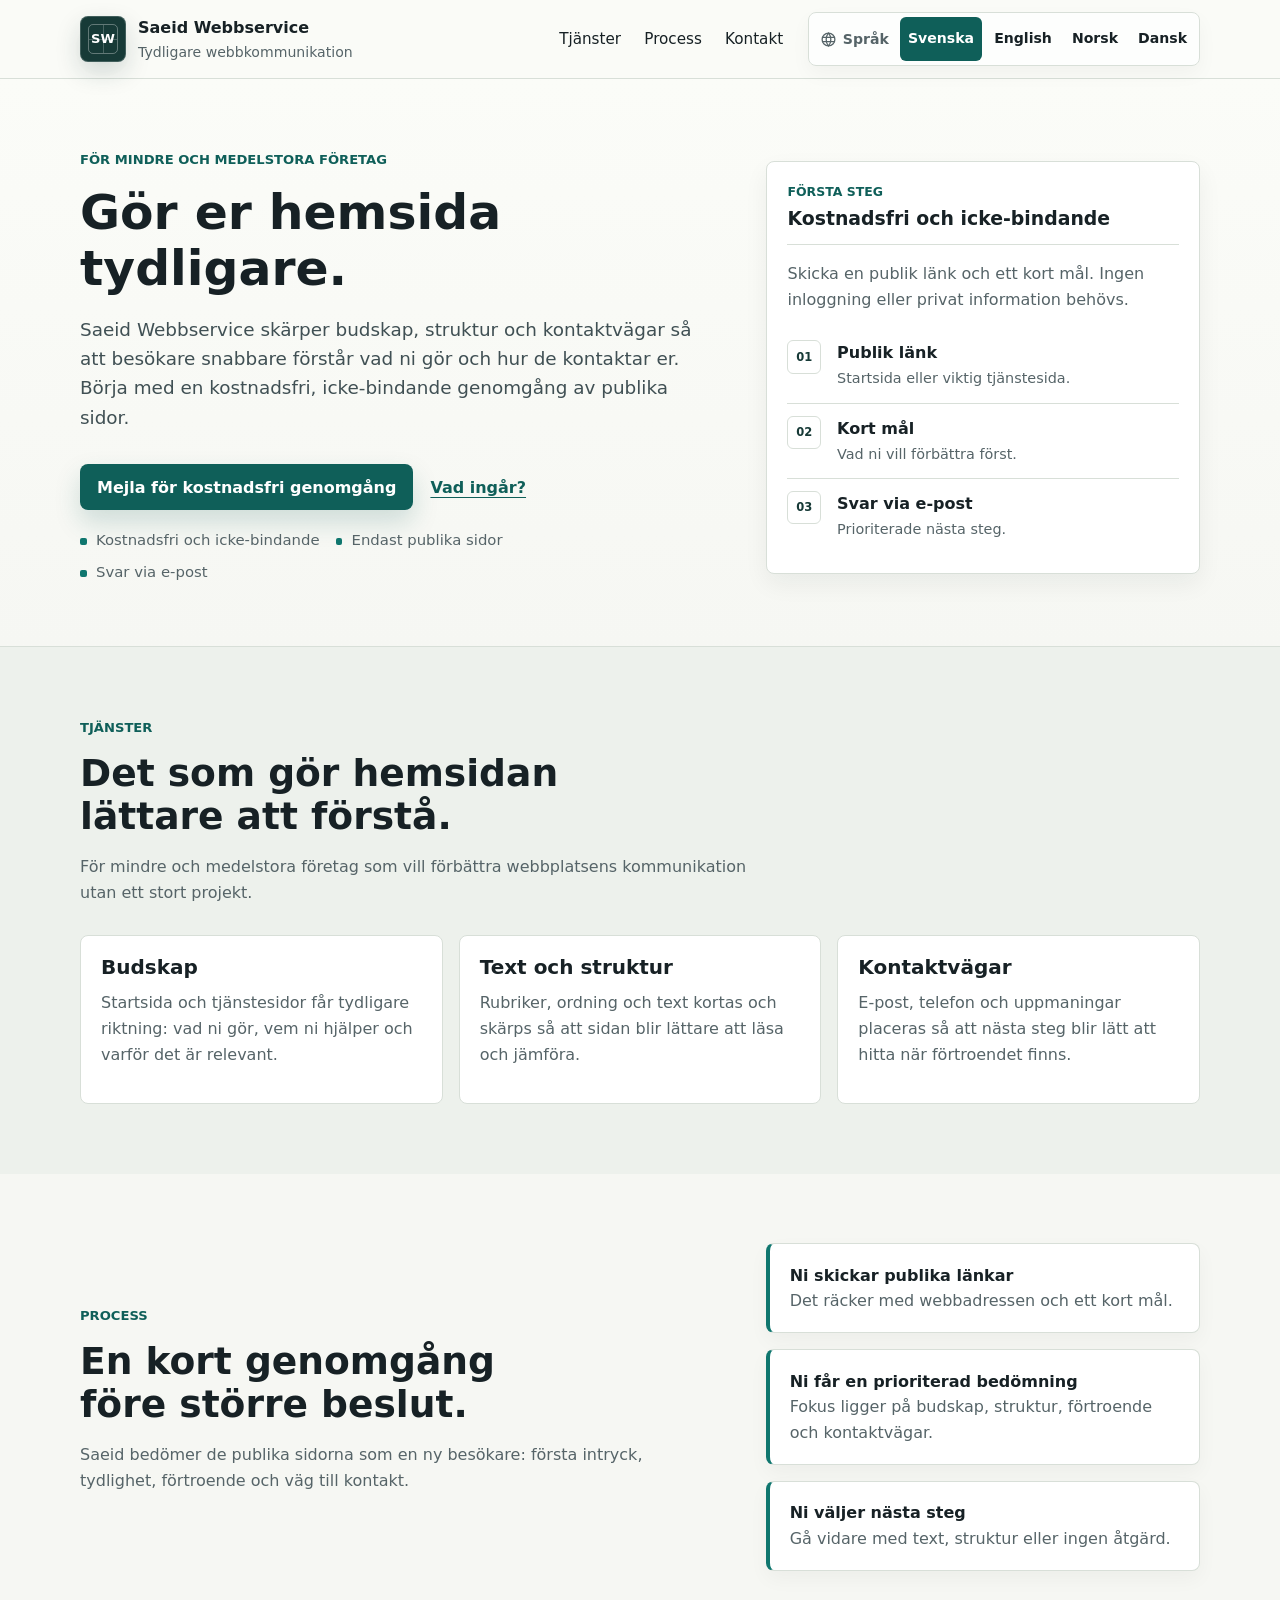
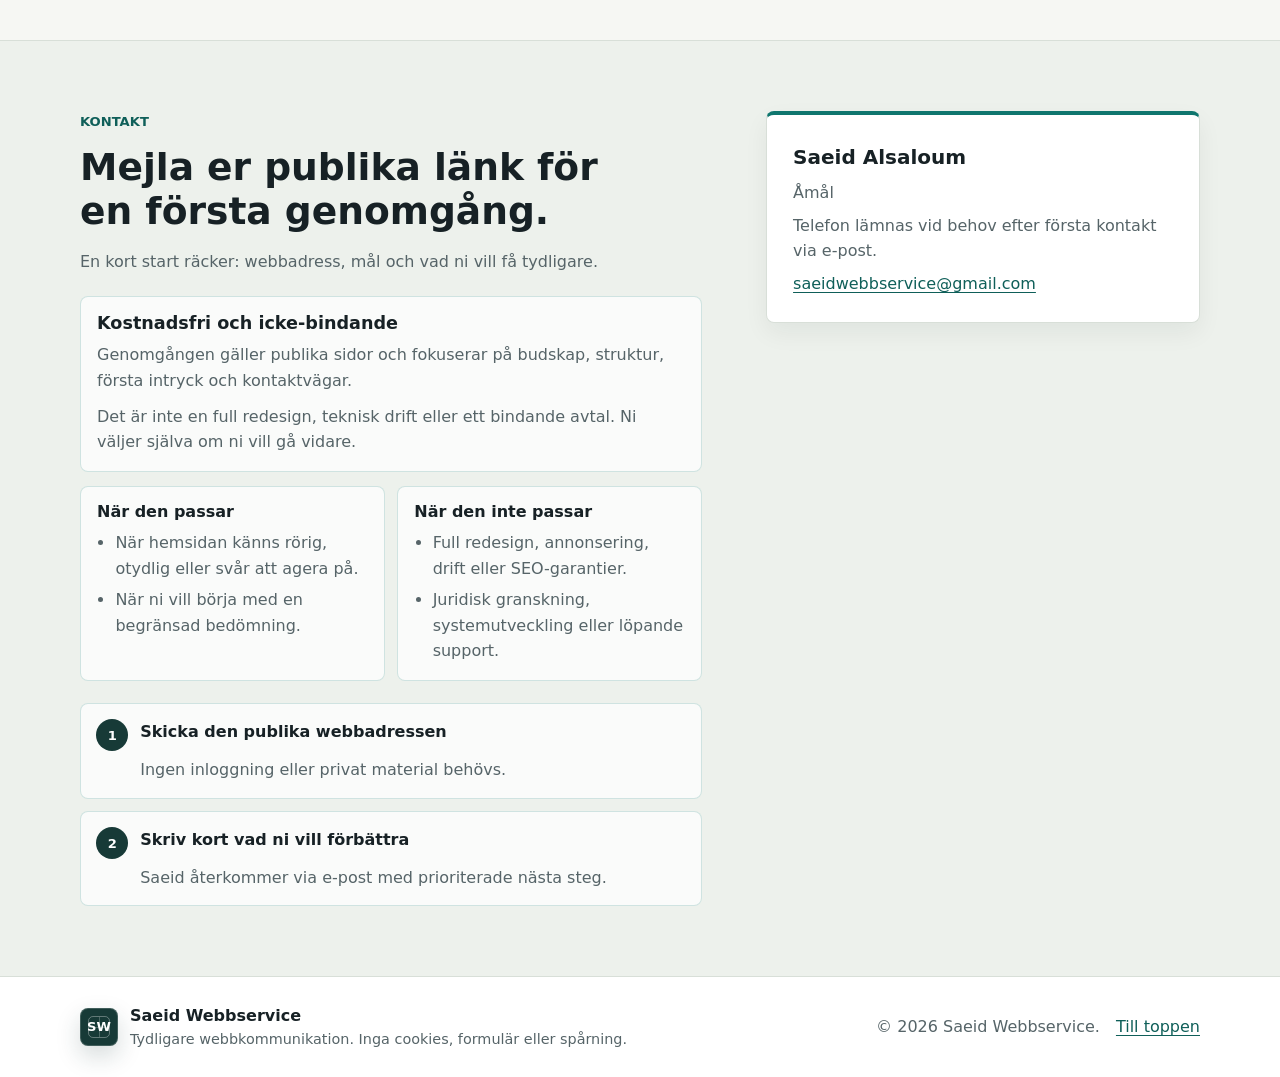
==== commit d5a5d426: "Make website cleaner and more premium" ====
--- a/index.html
+++ b/index.html
@@ -5,13 +5,13 @@
     <meta name="viewport" content="width=device-width, initial-scale=1">
     <meta
       name="description"
-      content="Saeid Webbservice hjälper mindre företag i Sverige och Norden att göra hemsidans budskap, struktur, texter och kontaktvägar tydligare."
+      content="Saeid Webbservice hjälper mindre och medelstora företag att göra hemsidans budskap, struktur och kontaktvägar tydligare."
     >
     <meta property="og:type" content="website">
     <meta property="og:site_name" content="Saeid Webbservice">
     <meta
       property="og:title"
-      content="Tydligare hemsidor för företag i Sverige och Norden"
+      content="Tydligare hemsidor för mindre och medelstora företag"
     >
     <meta
       property="og:description"
@@ -25,7 +25,7 @@
     <link rel="alternate" hreflang="nb" href="https://saeidalsaloum.github.io/saeid-webbservice/no/">
     <link rel="alternate" hreflang="da" href="https://saeidalsaloum.github.io/saeid-webbservice/da/">
     <link rel="alternate" hreflang="x-default" href="https://saeidalsaloum.github.io/saeid-webbservice/">
-    <title>Saeid Webbservice | Tydligare hemsidor för företag i Sverige och Norden</title>
+    <title>Saeid Webbservice | Tydligare hemsidor för mindre och medelstora företag</title>
     <link rel="stylesheet" href="styles.css">
   </head>
   <body>
@@ -40,7 +40,7 @@
           </span>
           <span>
             <strong>Saeid Webbservice</strong>
-            <small>Webbkommunikation för företag</small>
+            <small>Tydligare webbkommunikation</small>
           </span>
         </a>
 
@@ -75,52 +75,46 @@
       <section class="hero section" id="top">
         <div class="container hero-grid">
           <div class="hero-copy">
-            <p class="eyebrow">Saeid Webbservice</p>
-            <h1>Gör er hemsida tydligare så att besökare förstår nästa steg.</h1>
+            <p class="eyebrow">För mindre och medelstora företag</p>
+            <h1>Gör er hemsida tydligare.</h1>
             <p class="lead">
-              Saeid Webbservice hjälper mindre företag att göra hemsidans budskap, texter, struktur och kontaktvägar tydligare. Första steget är en kostnadsfri genomgång av publika sidor innan ni beslutar om ett större arbete.
+              Saeid Webbservice skärper budskap, struktur och kontaktvägar så att besökare snabbare förstår vad ni gör och hur de kontaktar er. Börja med en kostnadsfri, icke-bindande genomgång av publika sidor.
             </p>
             <div class="hero-actions">
-              <a class="button primary" href="mailto:saeidwebbservice@gmail.com">Be om kostnadsfri genomgång</a>
-              <a class="button secondary" href="#kontakt">Se vad som ingår</a>
+              <a class="button primary" href="mailto:saeidwebbservice@gmail.com">Mejla för kostnadsfri genomgång</a>
+              <a class="button secondary" href="#kontakt">Vad ingår?</a>
             </div>
             <ul class="trust-signals" aria-label="Praktiska förtroendesignaler">
-              <li>Kostnadsfri genomgång av publika sidor</li>
-              <li>Ingen inloggning eller privat material behövs</li>
-              <li>Kort sammanfattning utan bindande avtal</li>
+              <li>Kostnadsfri och icke-bindande</li>
+              <li>Endast publika sidor</li>
+              <li>Svar via e-post</li>
             </ul>
           </div>
 
-          <aside class="hero-panel audit-visual" aria-label="Översikt av webbplatsgenomgång">
-            <div class="audit-topline">
-              <span>Första genomgång</span>
-              <span>Icke-bindande</span>
-            </div>
-            <div class="audit-window">
-              <div class="window-bar" aria-hidden="true">
-                <span></span>
-                <span></span>
-                <span></span>
-              </div>
-              <div class="audit-page">
-                <span class="audit-line audit-line-strong" aria-hidden="true"></span>
-                <span class="audit-line" aria-hidden="true"></span>
-                <div class="audit-pill-row">
-                  <span>Budskap</span>
-                  <span>Struktur</span>
-                  <span>Kontakt</span>
-                </div>
-                <div class="audit-journey">
-                  <span>Länk</span>
-                  <span>Bedömning</span>
-                  <span>Nästa steg</span>
-                </div>
-              </div>
-            </div>
-            <ul class="audit-list">
-              <li><strong>Skicka:</strong> publik länk och kort mål.</li>
-              <li><strong>Granskas:</strong> första intryck, budskap och kontaktvägar.</li>
-              <li><strong>Ni får:</strong> prioriterade nästa steg.</li>
+          <aside class="hero-panel review-card" aria-label="Första steg">
+            <div class="review-card-topline">
+              <span>Första steg</span>
+              <strong>Kostnadsfri och icke-bindande</strong>
+            </div>
+            <p>
+              Skicka en publik länk och ett kort mål. Ingen inloggning eller privat information behövs.
+            </p>
+            <ul class="review-card-list">
+              <li>
+                <span>01</span>
+                <strong>Publik länk</strong>
+                <small>Startsida eller viktig tjänstesida.</small>
+              </li>
+              <li>
+                <span>02</span>
+                <strong>Kort mål</strong>
+                <small>Vad ni vill förbättra först.</small>
+              </li>
+              <li>
+                <span>03</span>
+                <strong>Svar via e-post</strong>
+                <small>Prioriterade nästa steg.</small>
+              </li>
             </ul>
           </aside>
         </div>
@@ -130,181 +124,32 @@
         <div class="container">
           <div class="section-heading">
             <p class="eyebrow">Tjänster</p>
-            <h2>Praktisk hjälp för en tydligare och mer förtroendeingivande hemsida.</h2>
-            <p>
-              För mindre företag som vill förbättra webbplatsens kommunikation utan att starta ett onödigt stort eller komplicerat projekt.
+            <h2>Det som gör hemsidan lättare att förstå.</h2>
+            <p>
+              För mindre och medelstora företag som vill förbättra webbplatsens kommunikation utan ett stort projekt.
             </p>
           </div>
 
           <div class="cards">
             <article class="card">
-              <span class="card-icon card-icon-message" aria-hidden="true"></span>
-              <h3>Förbättrad webbkommunikation</h3>
-              <p>
-                Genomgång av startsida, tjänstesidor och budskap så att besökaren snabbare förstår vad företaget gör och varför det är relevant.
+              <h3>Budskap</h3>
+              <p>
+                Startsida och tjänstesidor får tydligare riktning: vad ni gör, vem ni hjälper och varför det är relevant.
               </p>
             </article>
 
             <article class="card">
-              <span class="card-icon card-icon-structure" aria-hidden="true"></span>
               <h3>Text och struktur</h3>
               <p>
-                Tydligare rubriker, bättre ordning på innehållet och texter som gör sidan lättare att läsa, jämföra och agera på.
+                Rubriker, ordning och text kortas och skärps så att sidan blir lättare att läsa och jämföra.
               </p>
             </article>
 
             <article class="card">
-              <span class="card-icon card-icon-contact" aria-hidden="true"></span>
-              <h3>Kontaktvägar som stödjer nästa steg</h3>
-              <p>
-                Synligare telefonnummer, e-post och uppmaningar som gör det enklare för kunden att ta kontakt när förtroendet finns.
-              </p>
-            </article>
-          </div>
-        </div>
-      </section>
-
-      <section class="section demo-section" id="exempel" aria-labelledby="demo-title">
-        <div class="container">
-          <div class="demo-intro">
-            <div class="section-heading">
-              <p class="eyebrow">Illustrativt exempel</p>
-              <h2 id="demo-title">Exempel på hur en förbättring kan se ut.</h2>
-              <p>
-                Ett förenklat exempel som visar struktur och kommunikation, inte ett kundcase eller ett garanterat resultat.
-              </p>
-            </div>
-            <p class="demo-disclosure">Illustrativt exempel, inte ett kundcase.</p>
-          </div>
-
-          <div class="demo-comparison" aria-label="Förenklad före- och efterjämförelse">
-            <article class="demo-panel demo-panel-before" aria-labelledby="demo-before-title">
-              <header class="demo-panel-header">
-                <p class="demo-kicker">Före</p>
-                <h3 id="demo-before-title">Otydligare budskap</h3>
-              </header>
-
-              <div class="demo-browser" aria-label="Förenklad exempelsida före förbättring">
-                <div class="demo-window-bar" aria-hidden="true">
-                  <span></span>
-                  <span></span>
-                  <span></span>
-                </div>
-                <div class="demo-page demo-page-before">
-                  <p class="mock-eyebrow">Förenklad exempelsida</p>
-                  <strong class="mock-title">Vi hjälper kunder med flera saker</strong>
-                  <p>
-                    Information om tjänster, erfarenhet och kontakt finns på sidan. Läs mer om vad vi gör.
-                  </p>
-                  <div class="mock-lines" aria-hidden="true">
-                    <span></span>
-                    <span></span>
-                    <span></span>
-                  </div>
-                  <div class="mock-contact mock-contact-muted">
-                    <strong>Kontakt</strong>
-                    <span>Telefon och e-post ligger längre ned på sidan.</span>
-                  </div>
-                </div>
-              </div>
-
-              <ul class="demo-notes">
-                <li>Budskapet är brett och kräver mer tolkning.</li>
-                <li>Nästa steg syns, men först efter mer läsning.</li>
-              </ul>
-            </article>
-
-            <article class="demo-panel demo-panel-after" aria-labelledby="demo-after-title">
-              <header class="demo-panel-header">
-                <p class="demo-kicker">Efter</p>
-                <h3 id="demo-after-title">Tydligare budskap</h3>
-              </header>
-
-              <div class="demo-browser" aria-label="Förenklad exempelsida efter förbättring">
-                <div class="demo-window-bar" aria-hidden="true">
-                  <span></span>
-                  <span></span>
-                  <span></span>
-                </div>
-                <div class="demo-page demo-page-after">
-                  <p class="mock-eyebrow">Förenklad exempelsida</p>
-                  <strong class="mock-title">Tydlig hjälp med tjänst, område och nästa steg</strong>
-                  <p>
-                    Besökaren ser snabbare vad företaget gör, vem hjälpen passar för och hur kontakt tas.
-                  </p>
-                  <div class="mock-tag-row" aria-label="Tydligare informationsordning">
-                    <span>Tjänst</span>
-                    <span>Område</span>
-                    <span>Nästa steg</span>
-                  </div>
-                  <div class="mock-contact mock-contact-strong">
-                    <strong>Tydligare kontaktväg</strong>
-                    <span>Ring eller mejla för en kort första dialog.</span>
-                  </div>
-                </div>
-              </div>
-
-              <ul class="demo-notes demo-notes-after">
-                <li>Rubriken gör erbjudandet lättare att förstå direkt.</li>
-                <li>Kontaktvägen visas när intresset redan finns.</li>
-              </ul>
-            </article>
-          </div>
-
-          <ul class="demo-improvement-list" aria-label="Vad exemplet förbättrar">
-            <li>
-              <strong>Budskap</strong>
-              <span>Från allmänt till mer konkret.</span>
-            </li>
-            <li>
-              <strong>Struktur</strong>
-              <span>Viktig information får tydligare ordning.</span>
-            </li>
-            <li>
-              <strong>Förtroende</strong>
-              <span>Lugnare signaler utan överdrifter.</span>
-            </li>
-            <li>
-              <strong>Kontaktväg</strong>
-              <span>Nästa steg blir lättare att hitta.</span>
-            </li>
-          </ul>
-        </div>
-      </section>
-
-      <section class="section outcome-section" id="skillnad">
-        <div class="container">
-          <div class="section-heading">
-            <p class="eyebrow">Praktisk skillnad</p>
-            <h2>Skillnaden ligger i hur snabbt kunden förstår nästa steg.</h2>
-            <p>
-              En tydligare webbplats hjälper besökare att orientera sig, jämföra erbjudandet och känna större trygghet innan de tar kontakt.
-            </p>
-          </div>
-
-          <div class="outcome-grid">
-            <article class="outcome-card">
-              <span>01</span>
-              <h3>Tydligare första intryck</h3>
-              <p>Besökaren ser snabbare vad ni erbjuder och om det är relevant.</p>
-            </article>
-
-            <article class="outcome-card">
-              <span>02</span>
-              <h3>Bättre struktur i innehållet</h3>
-              <p>Viktig information kommer i en ordning som är lättare att följa.</p>
-            </article>
-
-            <article class="outcome-card">
-              <span>03</span>
-              <h3>Lättare väg till kontakt</h3>
-              <p>Telefon, e-post och nästa steg blir enklare att hitta när intresset finns.</p>
-            </article>
-
-            <article class="outcome-card">
-              <span>04</span>
-              <h3>Mer förtroende i varje steg</h3>
-              <p>Rubriker, texter och signaler blir lugnare och mer konsekventa.</p>
+              <h3>Kontaktvägar</h3>
+              <p>
+                E-post, telefon och uppmaningar placeras så att nästa steg blir lätt att hitta när förtroendet finns.
+              </p>
             </article>
           </div>
         </div>
@@ -314,63 +159,26 @@
         <div class="container two-column">
           <div>
             <p class="eyebrow">Process</p>
-            <h2>En kort genomgång först, praktisk hjälp vid behov.</h2>
-            <p>
-              Genomgången börjar med en konkret bedömning av vad som redan fungerar, vad som kan bli tydligare och vilka förbättringar som är rimliga att börja med.
+            <h2>En kort genomgång före större beslut.</h2>
+            <p>
+              Saeid bedömer de publika sidorna som en ny besökare: första intryck, tydlighet, förtroende och väg till kontakt.
             </p>
           </div>
 
           <ol class="steps" aria-label="Process">
             <li>
-              <strong>Bedömning från ny besökare</strong>
-              <span>Sidan bedöms utifrån hur snabbt en ny kund förstår erbjudandet och hittar vidare.</span>
+              <strong>Ni skickar publika länkar</strong>
+              <span>Det räcker med webbadressen och ett kort mål.</span>
             </li>
             <li>
-              <strong>Tydliga förbättringsförslag</strong>
-              <span>Ni får konkreta punkter för text, struktur, förtroende och kontaktvägar.</span>
+              <strong>Ni får en prioriterad bedömning</strong>
+              <span>Fokus ligger på budskap, struktur, förtroende och kontaktvägar.</span>
             </li>
             <li>
-              <strong>Praktisk hjälp vid behov</strong>
-              <span>Vid behov kan Saeid Webbservice hjälpa till med text, struktur eller en riktad uppdatering.</span>
+              <strong>Ni väljer nästa steg</strong>
+              <span>Gå vidare med text, struktur eller ingen åtgärd.</span>
             </li>
           </ol>
-        </div>
-      </section>
-
-      <section class="section muted method-section" id="arbetssatt">
-        <div class="container two-column method-grid">
-          <div>
-            <p class="eyebrow">Bakgrund och arbetssätt</p>
-            <h2>Ett praktiskt arbetssätt, utan onödigt stora projekt.</h2>
-          </div>
-          <div>
-            <p>
-              Genomgången utgår från hur en ny besökare förstår sidan: vad som syns först, vad som skapar förtroende och hur lätt det är att ta kontakt.
-            </p>
-            <ul class="method-list">
-              <li>
-                <strong>Respekt för det som fungerar</strong>
-                <span>Befintligt innehåll och nuvarande struktur bedöms innan något föreslås ändras.</span>
-              </li>
-              <li>
-                <strong>Små tydliga steg</strong>
-                <span>Förslagen ska vara möjliga att förstå, prioritera och genomföra utan press.</span>
-              </li>
-              <li>
-                <strong>Företaget behåller kontrollen</strong>
-                <span>Ni väljer själva om genomgången ska leda till textarbete, strukturhjälp eller ingen ändring.</span>
-              </li>
-            </ul>
-          </div>
-        </div>
-      </section>
-
-      <section class="section reassurance-section">
-        <div class="container reassurance">
-          <h2>Webbplatsen behöver inte bli större för att bli tydligare.</h2>
-          <p>
-            Målet är inte att göra hemsidan större än den behöver vara. Målet är att göra kommunikationen tydligare, mer förtroendeingivande och lättare att följa för kunder som redan är intresserade.
-          </p>
         </div>
       </section>
 
@@ -378,47 +186,43 @@
         <div class="container contact-grid">
           <div>
             <p class="eyebrow">Kontakt</p>
-            <h2>Vill ni se om hemsidan kan bli tydligare?</h2>
-            <p>
-              Första steget är enkelt och kräver ingen stor förstudie.
+            <h2>Mejla er publika länk för en första genomgång.</h2>
+            <p>
+              En kort start räcker: webbadress, mål och vad ni vill få tydligare.
             </p>
             <div class="trust-note" aria-label="Vad den kostnadsfria första genomgången omfattar">
-              <h3>Vad ingår i den kostnadsfria första genomgången?</h3>
-              <p>
-                Saeid går igenom webbplatsens tydlighet, struktur, första intryck, kontaktvägar och uppenbara förbättringspunkter.
-              </p>
-              <p>
-                Ni får en kort, prioriterad sammanfattning med vad som verkar viktigast att förbättra först. Det är inte en full redesign, teknisk drift eller ett bindande avtal. Ni väljer själva om ni vill gå vidare.
+              <h3>Kostnadsfri och icke-bindande</h3>
+              <p>
+                Genomgången gäller publika sidor och fokuserar på budskap, struktur, första intryck och kontaktvägar.
+              </p>
+              <p>
+                Det är inte en full redesign, teknisk drift eller ett bindande avtal. Ni väljer själva om ni vill gå vidare.
               </p>
             </div>
             <div class="scope-note" aria-label="När tjänsten passar och inte passar">
               <article>
-                <h3>När genomgången passar</h3>
+                <h3>När den passar</h3>
                 <ul>
-                  <li>När ni vill se om budskap, struktur eller kontaktvägar kan bli tydligare.</li>
-                  <li>När ni vill börja med en begränsad bedömning innan ni bestämmer nästa steg.</li>
+                  <li>När hemsidan känns rörig, otydlig eller svår att agera på.</li>
+                  <li>När ni vill börja med en begränsad bedömning.</li>
                 </ul>
               </article>
               <article>
                 <h3>När den inte passar</h3>
                 <ul>
-                  <li>När ni söker en full redesign, teknisk drift, annonsering eller SEO-garantier.</li>
-                  <li>När ni behöver juridisk granskning, systemutveckling eller löpande support.</li>
+                  <li>Full redesign, annonsering, drift eller SEO-garantier.</li>
+                  <li>Juridisk granskning, systemutveckling eller löpande support.</li>
                 </ul>
               </article>
             </div>
             <ol class="contact-steps" aria-label="Första steg för kontakt">
               <li>
-                <strong>Skicka länken till er hemsida</strong>
-                <span>Det räcker med den publika webbadressen.</span>
+                <strong>Skicka den publika webbadressen</strong>
+                <span>Ingen inloggning eller privat material behövs.</span>
               </li>
               <li>
                 <strong>Skriv kort vad ni vill förbättra</strong>
-                <span>Exempelvis tydlighet, texter, struktur eller kontaktvägar.</span>
-              </li>
-              <li>
-                <strong>Få ett tydligt nästa steg</strong>
-                <span>Saeid återkommer med ett enkelt och konkret svar.</span>
+                <span>Saeid återkommer via e-post med prioriterade nästa steg.</span>
               </li>
             </ol>
           </div>
@@ -442,7 +246,7 @@
           </span>
           <div>
             <strong>Saeid Webbservice</strong>
-            <span>Tydlig webbkommunikation utan onödigt stora projekt. Inga cookies, formulär eller spårning.</span>
+            <span>Tydligare webbkommunikation. Inga cookies, formulär eller spårning.</span>
           </div>
         </div>
         <p>&copy; 2026 Saeid Webbservice.</p>
--- a/styles.css
+++ b/styles.css
@@ -29,7 +29,7 @@
 
 body {
   margin: 0;
-  background: linear-gradient(180deg, #fafbf7 0%, var(--bg) 46%, #f1f3ef 100%);
+  background: var(--bg);
   color: var(--text);
   font-family: system-ui, -apple-system, BlinkMacSystemFont, "Segoe UI", sans-serif;
   font-size: 16px;
@@ -76,9 +76,9 @@
 }
 
 h1 {
-  max-width: 20ch;
-  font-size: 3.35rem;
-  margin-bottom: 1.25rem;
+  max-width: 21ch;
+  font-size: 3.05rem;
+  margin-bottom: 1.1rem;
   hyphens: none;
   overflow-wrap: normal;
 }
@@ -287,23 +287,21 @@
 }
 
 .section {
-  padding: 5rem 0;
+  padding: 4.35rem 0;
 }
 
 .hero {
   position: relative;
-  padding: 5rem 0 4.25rem;
+  padding: 4.4rem 0 3.8rem;
   border-bottom: 1px solid var(--line);
-  background:
-    linear-gradient(135deg, rgba(15, 118, 110, 0.08) 0%, rgba(15, 118, 110, 0) 44%),
-    linear-gradient(180deg, #fbfcf8 0%, var(--bg) 100%);
+  background: linear-gradient(180deg, #fbfcf8 0%, var(--bg) 100%);
 }
 
 .hero-grid,
 .two-column,
 .contact-grid {
   display: grid;
-  grid-template-columns: minmax(0, 1.08fr) minmax(300px, 0.92fr);
+  grid-template-columns: minmax(0, 1.12fr) minmax(280px, 0.78fr);
   gap: clamp(2rem, 5vw, 4rem);
   align-items: center;
 }
@@ -323,8 +321,8 @@
 }
 
 .lead {
-  max-width: 62ch;
-  font-size: 1.2rem;
+  max-width: 58ch;
+  font-size: 1.15rem;
   color: #405054;
 }
 
@@ -366,7 +364,7 @@
 .button {
   display: inline-flex;
   min-width: 0;
-  min-height: 48px;
+  min-height: 46px;
   align-items: center;
   justify-content: center;
   padding: 0.75rem 1rem;
@@ -406,6 +404,26 @@
   color: var(--accent-dark);
 }
 
+.hero-actions .button.secondary {
+  min-height: auto;
+  padding: 0.2rem 0.15rem;
+  border-color: transparent;
+  background: transparent;
+  color: var(--accent-dark);
+  box-shadow: none;
+  text-decoration-line: underline;
+  text-decoration-thickness: 0.08em;
+  text-underline-offset: 0.22em;
+}
+
+.hero-actions .button.secondary:hover {
+  border-color: transparent;
+  background: transparent;
+  box-shadow: none;
+  color: var(--accent);
+  transform: none;
+}
+
 .button:hover {
   box-shadow: 0 12px 26px rgba(15, 95, 89, 0.12);
 }
@@ -415,11 +433,84 @@
   border: 1px solid var(--line);
   border-radius: 8px;
   background: var(--surface);
-  box-shadow: var(--shadow);
+  box-shadow: var(--shadow-soft);
 }
 
 .hero-panel {
   padding: 1.25rem;
+}
+
+.review-card {
+  align-self: center;
+  display: grid;
+  gap: 1rem;
+}
+
+.review-card-topline {
+  display: grid;
+  gap: 0.35rem;
+  padding-bottom: 0.9rem;
+  border-bottom: 1px solid var(--line);
+}
+
+.review-card-topline span {
+  color: var(--accent-dark);
+  font-size: 0.78rem;
+  font-weight: 800;
+  letter-spacing: 0;
+  text-transform: uppercase;
+}
+
+.review-card-topline strong {
+  font-size: 1.18rem;
+  line-height: 1.2;
+}
+
+.review-card p {
+  margin: 0;
+}
+
+.review-card-list {
+  display: grid;
+  gap: 0;
+  margin: 0;
+  padding: 0;
+  list-style: none;
+}
+
+.review-card-list li {
+  display: grid;
+  grid-template-columns: 2.35rem 1fr;
+  gap: 0.1rem 0.75rem;
+  padding: 0.75rem 0;
+  border-top: 1px solid var(--line);
+}
+
+.review-card-list li:first-child {
+  border-top: 0;
+}
+
+.review-card-list span {
+  display: inline-grid;
+  grid-row: 1 / span 2;
+  width: 2.1rem;
+  height: 2.1rem;
+  place-items: center;
+  border: 1px solid var(--line);
+  border-radius: 6px;
+  color: var(--accent-deep);
+  font-size: 0.72rem;
+  font-weight: 850;
+}
+
+.review-card-list strong,
+.review-card-list small {
+  display: block;
+}
+
+.review-card-list small {
+  color: var(--muted);
+  font-size: 0.9rem;
 }
 
 .audit-visual {
@@ -594,8 +685,8 @@
 }
 
 .section-heading {
-  max-width: 760px;
-  margin-bottom: 2.25rem;
+  max-width: 700px;
+  margin-bottom: 1.85rem;
 }
 
 .section-heading p:last-child {
@@ -610,15 +701,19 @@
 
 .card {
   min-width: 0;
-  min-height: 250px;
-  padding: 1.3rem;
+  min-height: 0;
+  padding: 1.25rem;
   border: 1px solid var(--line);
   border-radius: 8px;
   background: var(--surface);
-  box-shadow: var(--shadow-soft);
+  box-shadow: none;
 }
 
 .card h3 {
+  margin-top: 0;
+}
+
+.card-icon + h3 {
   margin-top: 1.15rem;
 }
 
@@ -683,289 +778,6 @@
   transform: rotate(42deg);
 }
 
-.demo-section {
-  border-block: 1px solid var(--line);
-  background: #fbfcf8;
-}
-
-.demo-intro {
-  display: flex;
-  align-items: flex-start;
-  justify-content: space-between;
-  gap: 1.5rem;
-  margin-bottom: 2.25rem;
-}
-
-.demo-intro .section-heading {
-  margin-bottom: 0;
-}
-
-.demo-disclosure {
-  width: fit-content;
-  max-width: 24rem;
-  margin: 0;
-  padding: 0.55rem 0.75rem;
-  border: 1px solid rgba(15, 118, 110, 0.2);
-  border-radius: 8px;
-  background: var(--accent-soft);
-  color: var(--accent-deep);
-  font-size: 0.9rem;
-  font-weight: 800;
-}
-
-.demo-comparison {
-  display: grid;
-  grid-template-columns: repeat(2, minmax(0, 1fr));
-  gap: 1rem;
-  align-items: stretch;
-}
-
-.demo-panel {
-  position: relative;
-  display: grid;
-  min-width: 0;
-  grid-template-rows: auto 1fr auto;
-  gap: 1rem;
-  padding: 1.1rem;
-  overflow: hidden;
-  border: 1px solid var(--line);
-  border-radius: 8px;
-  background: var(--surface);
-  box-shadow: var(--shadow-soft);
-}
-
-.demo-panel-after {
-  border-color: rgba(15, 118, 110, 0.28);
-  background:
-    linear-gradient(180deg, rgba(255, 255, 255, 0.98), rgba(248, 252, 250, 0.98)),
-    var(--surface);
-}
-
-.demo-panel-header {
-  display: grid;
-  min-width: 0;
-  gap: 0.45rem;
-}
-
-.demo-kicker {
-  display: inline-flex;
-  width: fit-content;
-  min-height: 2rem;
-  align-items: center;
-  margin: 0;
-  padding: 0.3rem 0.55rem;
-  border: 1px solid var(--line);
-  border-radius: 999px;
-  background: #f8f5ee;
-  color: var(--signal);
-  font-size: 0.78rem;
-  font-weight: 850;
-}
-
-.demo-panel-after .demo-kicker {
-  border-color: rgba(15, 118, 110, 0.22);
-  background: var(--accent-soft);
-  color: var(--accent-deep);
-}
-
-.demo-panel h3 {
-  margin-bottom: 0;
-  font-size: 1.12rem;
-}
-
-.demo-browser {
-  min-width: 0;
-  overflow: hidden;
-  border: 1px solid var(--line);
-  border-radius: 8px;
-  background: #fbfdfb;
-}
-
-.demo-window-bar {
-  display: flex;
-  gap: 0.35rem;
-  padding: 0.7rem;
-  border-bottom: 1px solid var(--line);
-  background: var(--surface-warm);
-}
-
-.demo-window-bar span {
-  width: 0.52rem;
-  height: 0.52rem;
-  border-radius: 50%;
-  background: var(--line-strong);
-}
-
-.demo-page {
-  display: grid;
-  min-height: 21rem;
-  min-width: 0;
-  gap: 0.85rem;
-  align-content: start;
-  padding: 1rem;
-}
-
-.mock-eyebrow {
-  margin: 0;
-  color: var(--signal);
-  font-size: 0.75rem;
-  font-weight: 850;
-  text-transform: uppercase;
-}
-
-.mock-title {
-  display: block;
-  color: var(--text);
-  font-size: 1.24rem;
-  font-weight: 850;
-  line-height: 1.18;
-}
-
-.demo-page p {
-  margin: 0;
-}
-
-.mock-lines {
-  display: grid;
-  gap: 0.5rem;
-  padding: 0.25rem 0;
-}
-
-.mock-lines span {
-  display: block;
-  width: 100%;
-  height: 0.62rem;
-  border-radius: 999px;
-  background: var(--line);
-}
-
-.mock-lines span:nth-child(2) {
-  width: 86%;
-}
-
-.mock-lines span:nth-child(3) {
-  width: 64%;
-}
-
-.mock-tag-row {
-  display: grid;
-  min-width: 0;
-  grid-template-columns: repeat(3, minmax(0, 1fr));
-  gap: 0.5rem;
-}
-
-.mock-tag-row span {
-  display: inline-flex;
-  min-width: 0;
-  min-height: 2.3rem;
-  align-items: center;
-  justify-content: center;
-  padding: 0.35rem;
-  border: 1px solid rgba(15, 118, 110, 0.18);
-  border-radius: 7px;
-  background: var(--surface);
-  color: var(--accent-deep);
-  font-size: 0.78rem;
-  font-weight: 800;
-  overflow-wrap: anywhere;
-  text-align: center;
-}
-
-.mock-contact {
-  display: grid;
-  min-width: 0;
-  gap: 0.25rem;
-  padding: 0.85rem;
-  border: 1px solid var(--line);
-  border-radius: 8px;
-  background: var(--surface);
-}
-
-.mock-contact span {
-  color: var(--muted);
-}
-
-.mock-contact-muted {
-  background: #f7f3ea;
-}
-
-.mock-contact-strong {
-  border-color: rgba(15, 118, 110, 0.32);
-  background: var(--accent-soft);
-  box-shadow: inset 0 0 0 1px rgba(15, 118, 110, 0.08);
-  transition:
-    border-color 180ms ease,
-    box-shadow 180ms ease,
-    transform 180ms ease;
-}
-
-.demo-panel-after:hover .mock-contact-strong {
-  border-color: rgba(15, 118, 110, 0.48);
-  box-shadow:
-    inset 0 0 0 1px rgba(15, 118, 110, 0.12),
-    0 10px 22px rgba(15, 95, 89, 0.1);
-  transform: translateY(-1px);
-}
-
-.demo-notes {
-  display: grid;
-  min-width: 0;
-  gap: 0.55rem;
-  margin: 0;
-  padding: 0;
-  color: var(--muted);
-  list-style: none;
-}
-
-.demo-notes li {
-  display: grid;
-  min-width: 0;
-  grid-template-columns: 0.55rem 1fr;
-  gap: 0.55rem;
-  align-items: start;
-}
-
-.demo-notes li::before {
-  width: 0.42rem;
-  height: 0.42rem;
-  margin-top: 0.58rem;
-  border-radius: 2px;
-  background: var(--signal);
-  content: "";
-}
-
-.demo-notes-after li::before {
-  background: var(--accent);
-}
-
-.demo-improvement-list {
-  display: grid;
-  grid-template-columns: repeat(4, minmax(0, 1fr));
-  gap: 0.75rem;
-  margin: 1rem 0 0;
-  padding: 0;
-  list-style: none;
-}
-
-.demo-improvement-list li {
-  min-width: 0;
-  padding: 0.9rem;
-  border: 1px solid var(--line);
-  border-top: 3px solid var(--accent);
-  border-radius: 8px;
-  background: rgba(255, 255, 255, 0.72);
-}
-
-.demo-improvement-list strong,
-.demo-improvement-list span {
-  display: block;
-}
-
-.demo-improvement-list span {
-  margin-top: 0.25rem;
-  color: var(--muted);
-}
-
 .outcome-section {
   background: var(--surface);
 }
@@ -1071,8 +883,8 @@
 }
 
 .contact-section {
-  background:
-    linear-gradient(180deg, var(--accent-soft) 0%, #f7f6f1 100%);
+  border-top: 1px solid var(--line);
+  background: var(--surface-muted);
 }
 
 .contact-grid {
@@ -1255,9 +1067,6 @@
     transition-duration: 0.01ms !important;
   }
 
-  .demo-panel-after:hover .mock-contact-strong {
-    transform: none;
-  }
 }
 
 @media print {
@@ -1300,7 +1109,6 @@
 
   .hero,
   .muted,
-  .demo-section,
   .outcome-section,
   .reassurance-section,
   .contact-section {
@@ -1312,8 +1120,6 @@
   .two-column,
   .contact-grid,
   .cards,
-  .demo-comparison,
-  .demo-improvement-list,
   .outcome-grid {
     display: block;
   }
@@ -1375,12 +1181,8 @@
   }
 
   .section-heading,
-  .demo-intro,
-  .demo-comparison,
   .two-column > div:first-child,
   .cards,
-  .demo-panel,
-  .demo-improvement-list li,
   .outcome-grid,
   .steps,
   .method-list,
@@ -1398,10 +1200,6 @@
   }
 
   .hero-panel,
-  .demo-panel,
-  .demo-browser,
-  .demo-improvement-list li,
-  .mock-contact,
   .contact-card,
   .card,
   .outcome-card,
@@ -1418,10 +1216,6 @@
   }
 
   .hero-panel,
-  .demo-panel,
-  .demo-browser,
-  .demo-improvement-list li,
-  .mock-contact,
   .contact-card,
   .card,
   .outcome-card,
@@ -1434,9 +1228,6 @@
   }
 
   .hero-panel,
-  .demo-panel,
-  .demo-browser,
-  .demo-improvement-list li,
   .card,
   .outcome-card,
   .steps li,
@@ -1491,29 +1282,6 @@
     margin-top: 0.55rem;
   }
 
-  .demo-intro,
-  .demo-improvement-list {
-    margin-bottom: 0.65rem;
-  }
-
-  .demo-disclosure {
-    max-width: 100%;
-    padding: 0;
-    border: 0;
-    background: transparent !important;
-    color: #111;
-  }
-
-  .demo-window-bar,
-  .mock-lines {
-    display: none !important;
-  }
-
-  .demo-page {
-    min-height: 0;
-    padding: 0;
-  }
-
   .outcome-card > span {
     margin-bottom: 0.45rem;
   }
@@ -1609,25 +1377,11 @@
   .two-column,
   .contact-grid,
   .cards,
-  .demo-comparison,
-  .demo-improvement-list,
   .scope-note,
   .outcome-grid {
     grid-template-columns: 1fr;
   }
 
-  .demo-intro {
-    display: grid;
-  }
-
-  .demo-disclosure {
-    max-width: 100%;
-  }
-
-  .demo-page {
-    min-height: 0;
-  }
-
   .section {
     padding: 3.5rem 0;
   }
@@ -1646,14 +1400,20 @@
   }
 
   .hero-actions {
-    align-items: stretch;
+    align-items: flex-start;
     flex-direction: column;
+    gap: 0.7rem;
   }
 
   .button {
     width: 100%;
   }
 
+  .hero-actions .button.secondary {
+    align-self: flex-start;
+    width: fit-content;
+  }
+
   .audit-visual {
     max-width: 620px;
   }
@@ -1664,48 +1424,55 @@
 }
 
 @media (max-width: 540px) {
+  .header-inner {
+    gap: 0.55rem;
+    padding: 0.75rem 0;
+  }
+
+  .site-nav {
+    display: none;
+  }
+
+  .language-selector {
+    width: auto;
+    max-width: 100%;
+    gap: 0.1rem;
+    padding: 0;
+    border: 0;
+    background: transparent;
+    box-shadow: none;
+  }
+
+  .language-label {
+    min-height: 34px;
+    padding: 0 0.3rem 0 0;
+    font-size: 0.78rem;
+    font-weight: 700;
+  }
+
+  .language-selector a {
+    min-height: 38px;
+    padding: 0.2rem 0.38rem;
+    color: var(--muted);
+    font-size: 0.82rem;
+    font-weight: 650;
+  }
+
+  .language-selector a[aria-current="page"] {
+    background: transparent;
+    box-shadow: inset 0 -2px 0 var(--accent);
+    color: var(--accent-dark);
+  }
+
+  .hero {
+    padding: 2.35rem 0 2.8rem;
+  }
+
   h1 {
     max-width: 100%;
     font-size: 2.25rem;
   }
 
-  .demo-intro {
-    gap: 0.85rem;
-    margin-bottom: 1.35rem;
-  }
-
-  .demo-comparison {
-    gap: 0.85rem;
-  }
-
-  .demo-panel {
-    gap: 0.75rem;
-  }
-
-  .demo-page {
-    gap: 0.65rem;
-  }
-
-  .mock-contact {
-    padding: 0.7rem;
-  }
-
-  .mock-title {
-    font-size: 1.12rem;
-  }
-
-  .demo-notes {
-    display: none;
-  }
-
-  .demo-improvement-list {
-    grid-template-columns: repeat(2, minmax(0, 1fr));
-    gap: 0.55rem;
-  }
-
-  .demo-improvement-list li {
-    padding: 0.75rem;
-  }
 }
 
 @media (max-width: 420px) {
@@ -1752,27 +1519,6 @@
   .audit-pill-row span,
   .audit-journey span {
     font-size: 0.72rem;
-  }
-
-  .demo-panel {
-    padding: 0.75rem;
-  }
-
-  .demo-page {
-    padding: 0.75rem;
-  }
-
-  .mock-tag-row {
-    grid-template-columns: repeat(3, minmax(0, 1fr));
-    gap: 0.35rem;
-  }
-
-  .mock-tag-row span {
-    font-size: 0.72rem;
-  }
-
-  .mock-lines {
-    display: none;
   }
 
   .contact-steps li {
